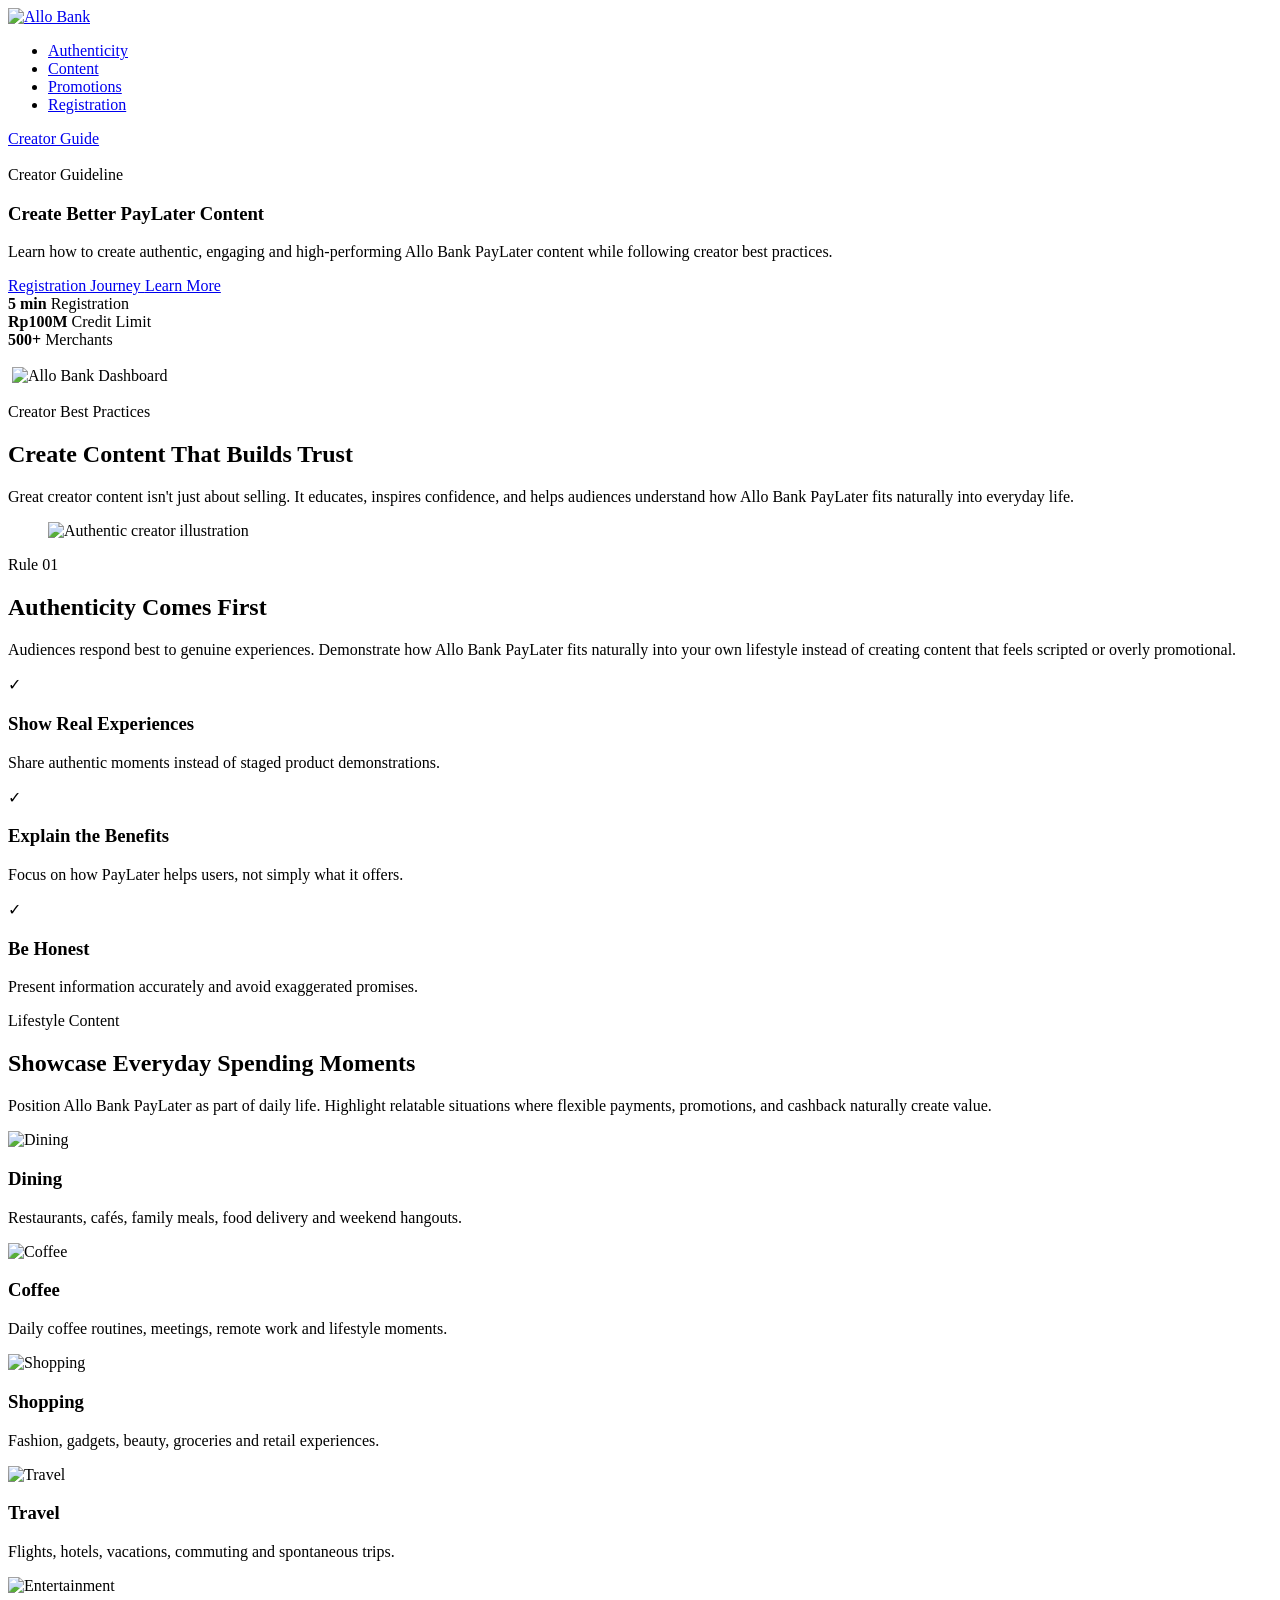
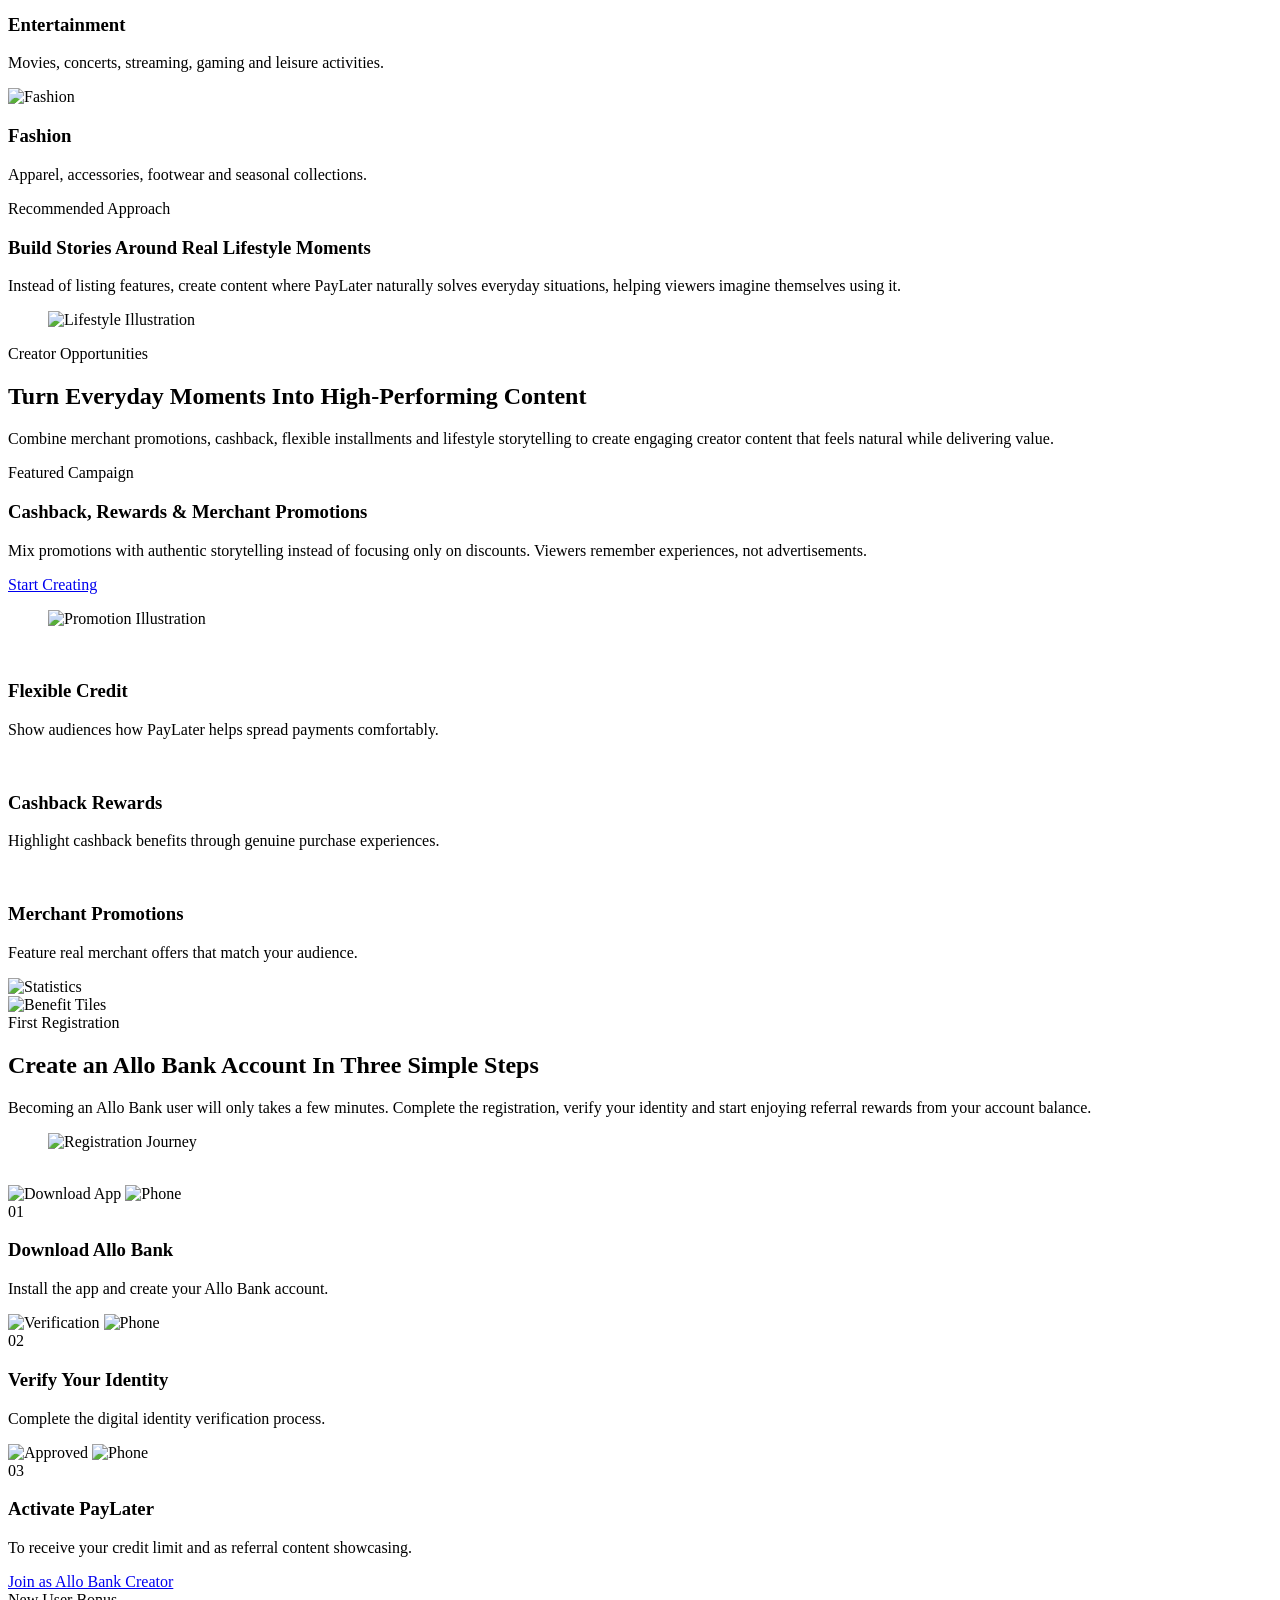
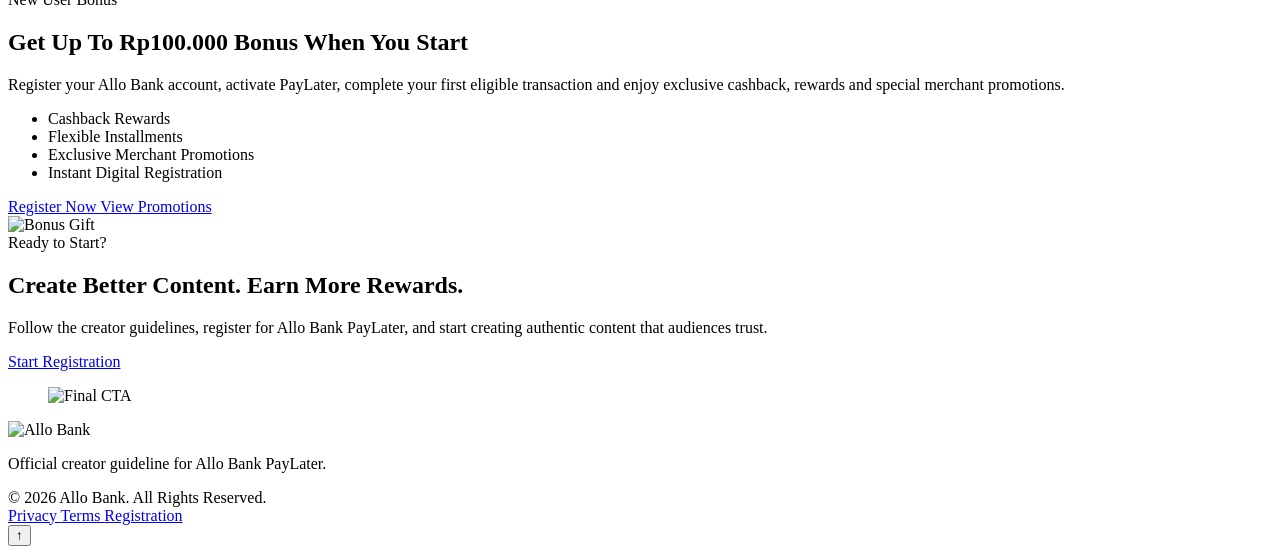
==== index.html @ fa10b53f "Add files via upload" ====
<!DOCTYPE html>
<html lang="en">

<head>

    <!-- ========================================= -->
    <!-- META -->
    <!-- ========================================= -->

    <meta charset="UTF-8">

    <meta
        name="viewport"
        content="width=device-width, initial-scale=1.0">

    <meta
        http-equiv="X-UA-Compatible"
        content="IE=edge">

    <title>
        Allo Bank PayLater Creator Guidelines
    </title>

    <meta
        name="description"
        content="Official creator guideline for promoting Allo Bank PayLater. Learn best practices, creator rules, registration journey and promotional benefits.">

    <!-- ========================================= -->
    <!-- GOOGLE FONT -->
    <!-- ========================================= -->

    <link
        rel="preconnect"
        href="https://fonts.googleapis.com">

    <link
        rel="preconnect"
        href="https://fonts.gstatic.com"
        crossorigin>

    <link
        href="https://fonts.googleapis.com/css2?family=Inter:wght@300;400;500;600;700;800;900&display=swap"
        rel="stylesheet">

    <!-- ========================================= -->
    <!-- CSS -->
    <!-- ========================================= -->

    <link
        rel="stylesheet"
        href="style.css">

</head>

<body>

<!-- ===================================================== -->
<!-- PAGE -->
<!-- ===================================================== -->

<div class="page">

<!-- ===================================================== -->
<!-- NAVIGATION -->
<!-- ===================================================== -->

<header class="site-header">

    <div class="container">

        <nav class="main-nav">

            <a
                href="#"
                class="brand">

                <img
                    src="assets/logos/allobank-logo.svg"
                    alt="Allo Bank">

            </a>

            <ul class="main-nav__menu">

                <li>
                    <a href="#rule1">
                        Authenticity
                    </a>
                </li>

                <li>
                    <a href="#rule2">
                        Content
                    </a>
                </li>

                <li>
                    <a href="#rule3">
                        Promotions
                    </a>
                </li>

                <li>
                    <a href="#journey">
                        Registration
                    </a>
                </li>

            </ul>

            <a
                href="#journey"
                class="nav-cta">

                Creator Guide

            </a>

        </nav>

    </div>

</header>

<!-- ===================================================== -->
<!-- HERO -->
<!-- ===================================================== -->

<section class="hero">

    <!-- Background -->

    <img
        src="assets/backgrounds/hero-background.webp"
        alt=""
        class="hero__background">

    <!-- Decorative Orb -->

    <img
        src="assets/decorations/gradient-orb-orange.webp"
        alt=""
        class="hero__orb">

    <div class="container">

        <div class="hero__grid">

            <!-- ===================================== -->
            <!-- LEFT -->
            <!-- ===================================== -->

            <article class="hero__content">

                <span class="hero__eyebrow">

                    Creator Guideline

                </span>

                <h1>

                    Create Better
                    <span>PayLater Content</span>

                </h1>

                <p>

                    Learn how to create authentic,
                    engaging and high-performing
                    Allo Bank PayLater content while
                    following creator best practices.

                </p>

                <div class="hero__actions">

                    <a
                        href="#journey"
                        class="btn btn--primary">

                        Registration Journey

                    </a>

                    <a
                        href="#rule1"
                        class="btn btn--secondary">

                        Learn More

                    </a>

                </div>

                <div class="hero__stats">

                    <article class="hero-stat">

                        <strong>

                            5 min

                        </strong>

                        <span>

                            Registration

                        </span>

                    </article>

                    <article class="hero-stat">

                        <strong>

                            Rp100M

                        </strong>

                        <span>

                            Credit Limit

                        </span>

                    </article>

                    <article class="hero-stat">

                        <strong>

                            500+

                        </strong>

                        <span>

                            Merchants

                        </span>

                    </article>

                </div>

            </article>

            <!-- ===================================== -->
            <!-- RIGHT -->
            <!-- ===================================== -->

            <aside class="hero__visual">

                <!-- Decorative Illustration -->

                <img
                    src="assets/illustrations/hero-success-composition.webp"
                    alt=""
                    class="hero__composition">

                <!-- Phone -->

                <div class="hero-phone">

                    <img
                        src="assets/effects/hero-phone-shadow.webp"
                        alt=""
                        class="hero-phone__shadow">

                    <img
                        src="assets/phones/hero-phone.webp"
                        alt="Allo Bank Dashboard"
                        class="hero-phone-image">

                </div>

                <!-- Floating Cards -->

                <img
                    src="assets/cards/floating-card-credit-limit.webp"
                    alt=""
                    class="floating-card floating-card--credit">

                <img
                    src="assets/cards/floating-card-cashback.webp"
                    alt=""
                    class="floating-card floating-card--cashback">

                <img
                    src="assets/cards/floating-card-reward.webp"
                    alt=""
                    class="floating-card floating-card--reward">

            </aside>

        </div>

    </div>

</section>
<!-- ===================================================== -->
<!-- RULES INTRO -->
<!-- ===================================================== -->

<section class="section-intro">

    <div class="container">

        <div class="section-heading">

            <span class="section-heading__eyebrow">

                Creator Best Practices

            </span>

            <h2>

                Create Content That
                Builds Trust

            </h2>

            <p>

                Great creator content isn't just about selling.
                It educates, inspires confidence, and helps audiences
                understand how Allo Bank PayLater fits naturally into
                everyday life.

            </p>

        </div>

    </div>

</section>

<!-- ===================================================== -->
<!-- RULE 1 -->
<!-- ===================================================== -->

<section
    id="rule1"
    class="rule rule--alt">

    <div class="container">

        <div class="rule__grid">

            <!-- ================================= -->
            <!-- Illustration -->
            <!-- ================================= -->

            <figure class="rule__media">

                <img
                    src="assets/illustrations/hero-lifestyle-scene.webp"
                    alt="Authentic creator illustration"
                    class="rule__illustration">

            </figure>

            <!-- ================================= -->
            <!-- Content -->
            <!-- ================================= -->

            <article class="rule__content">

                <span class="rule__number">

                    Rule 01

                </span>

                <h2>

                    Authenticity
                    Comes First

                </h2>

                <p>

                    Audiences respond best to genuine experiences.
                    Demonstrate how Allo Bank PayLater fits naturally
                    into your own lifestyle instead of creating content
                    that feels scripted or overly promotional.

                </p>

                <!-- ============================= -->
                <!-- Checklist -->
                <!-- ============================= -->

                <div class="rule-checklist">

                    <article class="check-item">

                        <div class="check-item__icon">

                            ✓

                        </div>

                        <div>

                            <h3>

                                Show Real Experiences

                            </h3>

                            <p>

                                Share authentic moments instead of
                                staged product demonstrations.

                            </p>

                        </div>

                    </article>

                    <article class="check-item">

                        <div class="check-item__icon">

                            ✓

                        </div>

                        <div>

                            <h3>

                                Explain the Benefits

                            </h3>

                            <p>

                                Focus on how PayLater helps users,
                                not simply what it offers.

                            </p>

                        </div>

                    </article>

                    <article class="check-item">

                        <div class="check-item__icon">

                            ✓

                        </div>

                        <div>

                            <h3>

                                Be Honest

                            </h3>

                            <p>

                                Present information accurately and
                                avoid exaggerated promises.

                            </p>

                        </div>

                    </article>

                </div>

            </article>

        </div>

    </div>

</section>
<!-- ===================================================== -->
<!-- RULE 2 -->
<!-- ===================================================== -->

<section
    id="rule2"
    class="rule">

    <div class="container">

        <div class="section-heading">

            <span class="section-heading__eyebrow">

                Lifestyle Content

            </span>

            <h2>

                Showcase Everyday
                Spending Moments

            </h2>

            <p>

                Position Allo Bank PayLater as part of daily life.
                Highlight relatable situations where flexible payments,
                promotions, and cashback naturally create value.

            </p>

        </div>

        <!-- ========================================= -->
        <!-- CATEGORY GRID -->
        <!-- ========================================= -->

        <div class="feature-grid">

            <!-- Dining -->

            <article class="feature-card">

                <img
                    src="assets/icons/icon-dining.png"
                    alt="Dining"
                    class="feature-card__icon">

                <h3>

                    Dining

                </h3>

                <p>

                    Restaurants, cafés, family meals,
                    food delivery and weekend hangouts.

                </p>

            </article>

            <!-- Coffee -->

            <article class="feature-card">

                <img
                    src="assets/icons/icon-coffee.png"
                    alt="Coffee"
                    class="feature-card__icon">

                <h3>

                    Coffee

                </h3>

                <p>

                    Daily coffee routines,
                    meetings, remote work
                    and lifestyle moments.

                </p>

            </article>

            <!-- Shopping -->

            <article class="feature-card">

                <img
                    src="assets/icons/icon-shopping.png"
                    alt="Shopping"
                    class="feature-card__icon">

                <h3>

                    Shopping

                </h3>

                <p>

                    Fashion,
                    gadgets,
                    beauty,
                    groceries
                    and retail experiences.

                </p>

            </article>

            <!-- Travel -->

            <article class="feature-card">

                <img
                    src="assets/icons/icon-travel.png"
                    alt="Travel"
                    class="feature-card__icon">

                <h3>

                    Travel

                </h3>

                <p>

                    Flights,
                    hotels,
                    vacations,
                    commuting
                    and spontaneous trips.

                </p>

            </article>

            <!-- Entertainment -->

            <article class="feature-card">

                <img
                    src="assets/icons/icon-entertainment.png"
                    alt="Entertainment"
                    class="feature-card__icon">

                <h3>

                    Entertainment

                </h3>

                <p>

                    Movies,
                    concerts,
                    streaming,
                    gaming
                    and leisure activities.

                </p>

            </article>

            <!-- Fashion -->

            <article class="feature-card">

                <img
                    src="assets/icons/icon-fashion.png
"
                    alt="Fashion"
                    class="feature-card__icon">

                <h3>

                    Fashion

                </h3>

                <p>

                    Apparel,
                    accessories,
                    footwear
                    and seasonal collections.

                </p>

            </article>

        </div>

        <!-- ========================================= -->
        <!-- PROMO HIGHLIGHT -->
        <!-- ========================================= -->

        <div class="rule-highlight">

            <div class="rule-highlight__content">

                <span>

                    Recommended Approach

                </span>

                <h3>

                    Build Stories Around Real Lifestyle Moments

                </h3>

                <p>

                    Instead of listing features, create content where
                    PayLater naturally solves everyday situations,
                    helping viewers imagine themselves using it.

                </p>

            </div>

            <figure class="rule-highlight__media">

                <img
                    src="assets/illustrations/promo-section-illustration.webp"
                    alt="Lifestyle Illustration">

            </figure>

        </div>

    </div>

</section>

<!-- ===================================================== -->
<!-- CREATOR OPPORTUNITIES -->
<!-- ===================================================== -->

<section
    id="rule3"
    class="opportunities">

    <div class="container">

        <div class="section-heading">

            <span class="section-heading__eyebrow">

                Creator Opportunities

            </span>

            <h2>

                Turn Everyday Moments
                Into High-Performing Content

            </h2>

            <p>

                Combine merchant promotions, cashback,
                flexible installments and lifestyle storytelling
                to create engaging creator content that feels
                natural while delivering value.

            </p>

        </div>

        <!-- ========================================= -->
        <!-- HERO BLOCK -->
        <!-- ========================================= -->

        <div class="opportunity-hero">

            <div class="opportunity-hero__content">

                <span class="hero-label">

                    Featured Campaign

                </span>

                <h3>

                    Cashback, Rewards &
                    Merchant Promotions

                </h3>

                <p>

                    Mix promotions with authentic
                    storytelling instead of focusing only
                    on discounts.

                    Viewers remember experiences,
                    not advertisements.

                </p>

                <a
                    href="#journey"
                    class="btn btn--primary">

                    Start Creating

                </a>

            </div>

            <figure class="opportunity-hero__media">

                <img
                    src="assets/illustrations/promo-section-illustration.webp"
                    alt="Promotion Illustration">

            </figure>

        </div>

        <!-- ========================================= -->
        <!-- BENEFITS -->
        <!-- ========================================= -->

        <div class="benefits-grid">

            <article class="benefit">

                <img
                    src="assets/cards/floating-card-credit-limit.webp"
                    alt="">

                <h3>

                    Flexible Credit

                </h3>

                <p>

                    Show audiences how PayLater helps
                    spread payments comfortably.

                </p>

            </article>

            <article class="benefit">

                <img
                    src="assets/cards/floating-card-cashback.webp"
                    alt="">

                <h3>

                    Cashback Rewards

                </h3>

                <p>

                    Highlight cashback benefits through
                    genuine purchase experiences.

                </p>

            </article>

            <article class="benefit">

                <img
                    src="assets/cards/floating-card-promo.webp"
                    alt="">

                <h3>

                    Merchant Promotions

                </h3>

                <p>

                    Feature real merchant offers
                    that match your audience.

                </p>

            </article>

        </div>

        <!-- ========================================= -->
        <!-- FEATURE STATS -->
        <!-- ========================================= -->

        <div class="feature-stats-section">

            <img
                src="assets/cards/feature-stat-cards.webp"
                alt="Statistics">

        </div>

        <!-- ========================================= -->
        <!-- BENEFIT TILES -->
        <!-- ========================================= -->

        <div class="benefit-tiles-section">

            <img
                src="assets/cards/rule3-benefit-tiles.webp"
                alt="Benefit Tiles">

        </div>

    </div>

</section>

<!-- ===================================================== -->
<!-- REGISTRATION JOURNEY -->
<!-- ===================================================== -->

<section
    id="journey"
    class="journey">

    <div class="container">

        <!-- ========================================= -->
        <!-- SECTION HEADING -->
        <!-- ========================================= -->

        <div class="section-heading">

            <span class="section-heading__eyebrow">

                First Registration

            </span>

            <h2>

                Create an
                Allo Bank Account
                In Three Simple Steps

            </h2>

            <p>

                Becoming an Allo Bank user will only takes
                a few minutes. Complete the registration,
                verify your identity and start enjoying
                referral rewards from your account balance.

            </p>

        </div>

        <!-- ========================================= -->
        <!-- HERO ILLUSTRATION -->
        <!-- ========================================= -->

        <figure class="journey-hero">

            <img
                src="assets/illustrations/registration-journey-hero.webp"
                alt="Registration Journey">

        </figure>

        <!-- ========================================= -->
        <!-- TIMELINE -->
        <!-- ========================================= -->

        <div class="journey-timeline">

            <img
                src="assets/decorations/registration-flow-line.svg"
                alt=""
                class="journey-timeline__line">

            <!-- ============================== -->
            <!-- STEP 1 -->
            <!-- ============================== -->

            <article class="journey-step">

                <div class="journey-phone">

                    <img
                        src="assets/screens/registration-step-1.png"
                        class="phone__screen"
                        alt="Download App">

                    <img
                        src="assets/phones/iphone-frame-transparent.webp"
                        class="phone__frame"
                        alt="Phone">

                </div>

                <span class="journey-step__number">

                    01

                </span>

                <h3>

                    Download
                    Allo Bank

                </h3>

                <p>

                    Install the app and create
                    your Allo Bank account.

                </p>

            </article>

            <!-- ============================== -->
            <!-- STEP 2 -->
            <!-- ============================== -->

            <article class="journey-step">

                <div class="journey-phone">

                    <img
                        src="assets/screens/registration-step-2.png"
                        class="phone__screen"
                        alt="Verification">

                    <img
                        src="assets/phones/iphone-frame-transparent.webp"
                        class="phone__frame"
                        alt="Phone">

                </div>

                <span class="journey-step__number">

                    02

                </span>

                <h3>

                    Verify
                    Your Identity

                </h3>

                <p>

                    Complete the digital identity
                    verification process.

                </p>

            </article>

            <!-- ============================== -->
            <!-- STEP 3 -->
            <!-- ============================== -->

            <article class="journey-step">

                <div class="journey-phone">

                    <img
                        src="assets/screens/registration-step-3.png"
                        class="phone__screen"
                        alt="Approved">

                    <img
                        src="assets/phones/iphone-frame-transparent.webp"
                        class="phone__frame"
                        alt="Phone">

                </div>

                <span class="journey-step__number">

                    03

                </span>

                <h3>

                    Activate
                    PayLater

                </h3>

                <p>

                    To receive your credit limit
                    and as referral content showcasing.

                </p>

            </article>

        </div>

        <!-- ========================================= -->
        <!-- CTA -->
        <!-- ========================================= -->

        <div class="journey-cta">

            <a
                href="#"
                class="btn btn--primary">

                Join as Allo Bank Creator

            </a>

        </div>

    </div>

</section>

<!-- ===================================================== -->
<!-- BONUS -->
<!-- ===================================================== -->

<section
    id="bonus"
    class="bonus">

    <div class="container">

        <div class="bonus__wrapper">

            <!-- ========================================= -->
            <!-- LEFT -->
            <!-- ========================================= -->

            <article class="bonus__content">

                <span class="section-heading__eyebrow">

                    New User Bonus

                </span>

                <h2>

                    Get Up To
                    Rp100.000 Bonus
                    When You Start

                </h2>

                <p>

                    Register your Allo Bank account,
                    activate PayLater, complete your
                    first eligible transaction and enjoy
                    exclusive cashback, rewards and
                    special merchant promotions.

                </p>

                <ul class="bonus__list">

                    <li>

                        Cashback Rewards

                    </li>

                    <li>

                        Flexible Installments

                    </li>

                    <li>

                        Exclusive Merchant Promotions

                    </li>

                    <li>

                        Instant Digital Registration

                    </li>

                </ul>

                <div class="bonus__actions">

                    <a
                        href="#journey"
                        class="btn btn--primary">

                        Register Now

                    </a>

                    <a
                        href="#rule3"
                        class="btn btn--secondary">

                        View Promotions

                    </a>

                </div>

            </article>

            <!-- ========================================= -->
            <!-- RIGHT -->
            <!-- ========================================= -->

            <aside class="bonus__visual">

                <img
                    src="assets/illustrations/bonus-gift-box.webp"
                    alt="Bonus Gift"
                    class="bonus__gift">

                <img
                    src="assets/illustrations/bonus-coins.webp"
                    alt=""
                    class="bonus__coins">

                <img
                    src="assets/badges/hero-trust-badges.webp"
                    alt=""
                    class="bonus__badges">

            </aside>

        </div>

    </div>

</section>

<!-- ===================================================== -->
<!-- FINAL CTA -->
<!-- ===================================================== -->

<section class="final-cta">

    <div class="container">

        <div class="final-cta__wrapper">

            <article class="final-cta__content">

                <span class="section-heading__eyebrow">

                    Ready to Start?

                </span>

                <h2>

                    Create Better Content.
                    Earn More Rewards.

                </h2>

                <p>

                    Follow the creator guidelines,
                    register for Allo Bank PayLater,
                    and start creating authentic
                    content that audiences trust.

                </p>

                <a
                    href="#journey"
                    class="btn btn--primary">

                    Start Registration

                </a>

            </article>

            <figure class="final-cta__media">

                <img
                    src="assets/illustrations/final-cta-illustration.webp"
                    alt="Final CTA">

            </figure>

        </div>

    </div>

</section>

<!-- ===================================================== -->
<!-- FOOTER -->
<!-- ===================================================== -->

<footer class="site-footer">

    <div class="container">

        <div class="site-footer__top">

            <img
                src="assets/logos/allobank-logo.svg"
                alt="Allo Bank"
                class="site-footer__logo">

            <p>

                Official creator guideline for
                Allo Bank PayLater.

            </p>

        </div>

        <div class="site-footer__bottom">

            <span>

                © 2026 Allo Bank.
                All Rights Reserved.

            </span>

            <nav>

                <a href="#">

                    Privacy

                </a>

                <a href="#">

                    Terms

                </a>

                <a href="#journey">

                    Registration

                </a>

            </nav>

        </div>

    </div>

</footer>

</div>

<button
class="back-to-top"
aria-label="Back to top">

↑

</button>

<script src="script.js"></script>

</body>

</html>
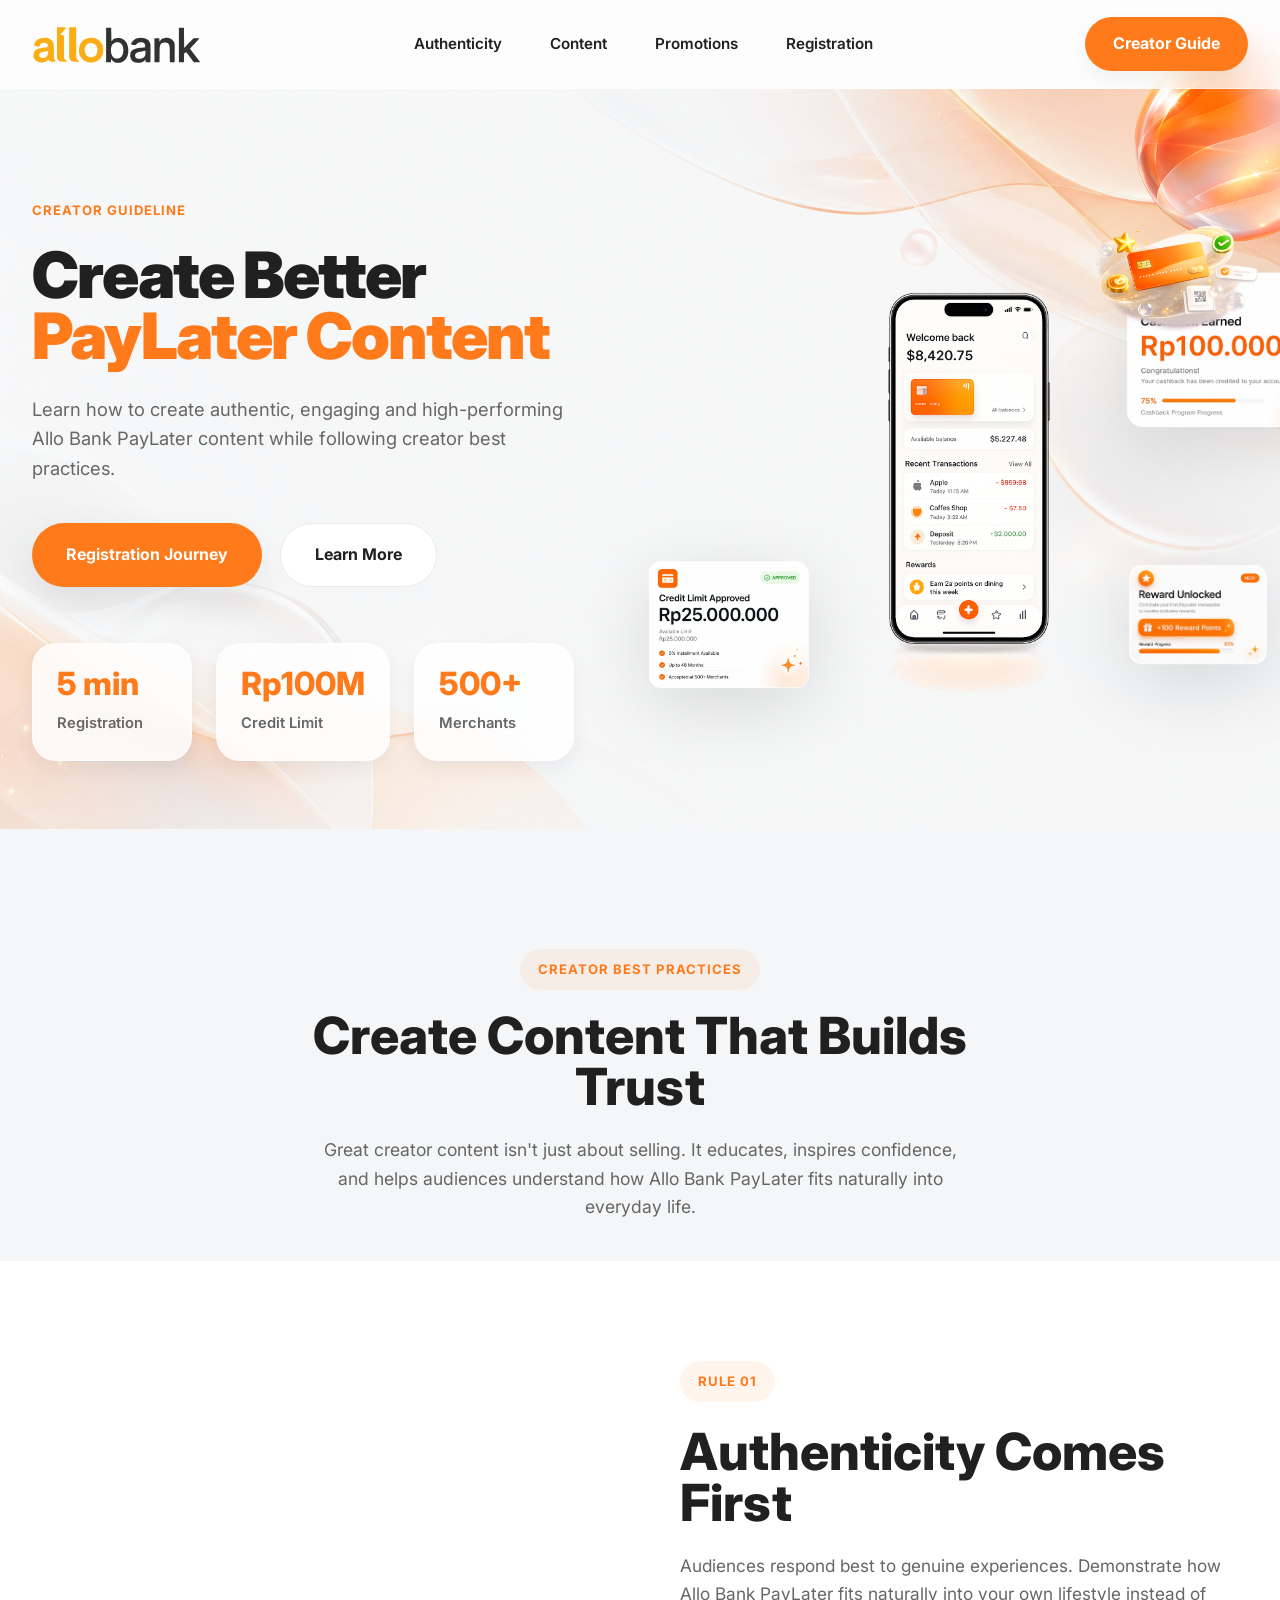
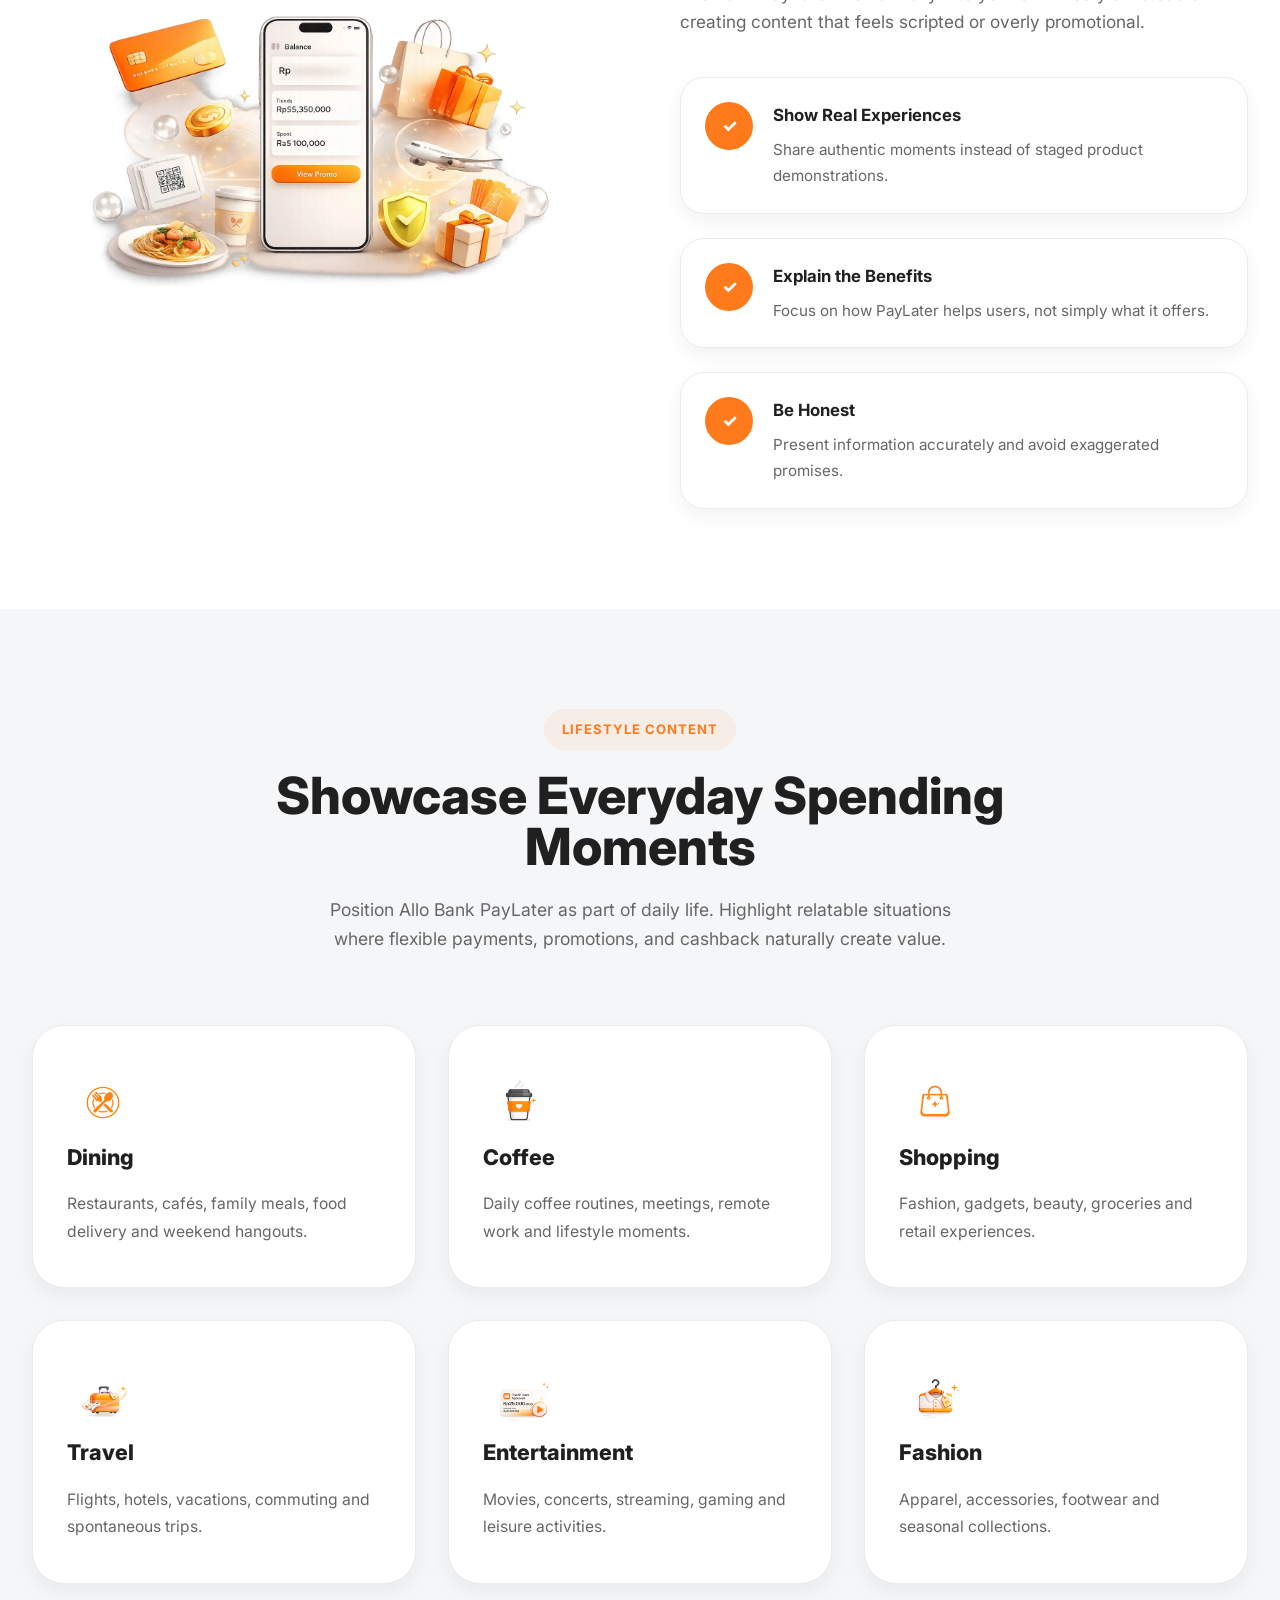
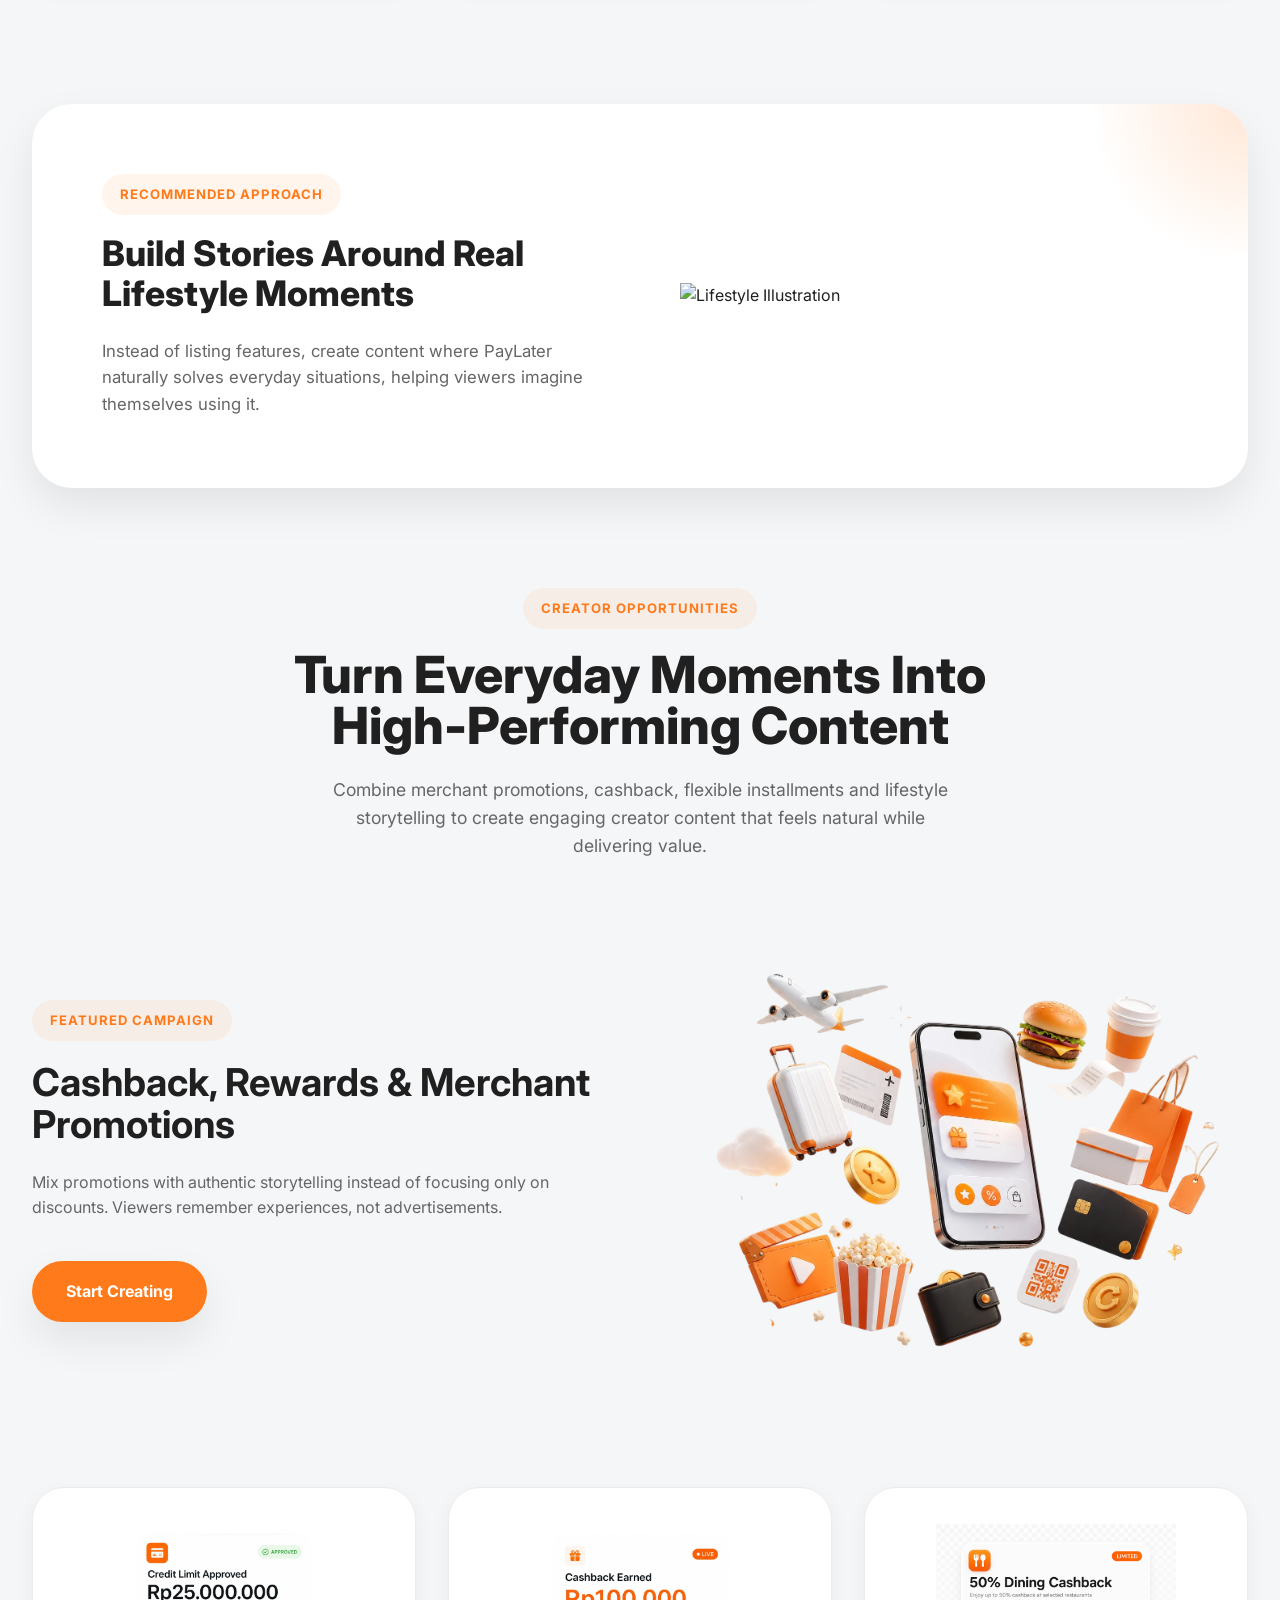
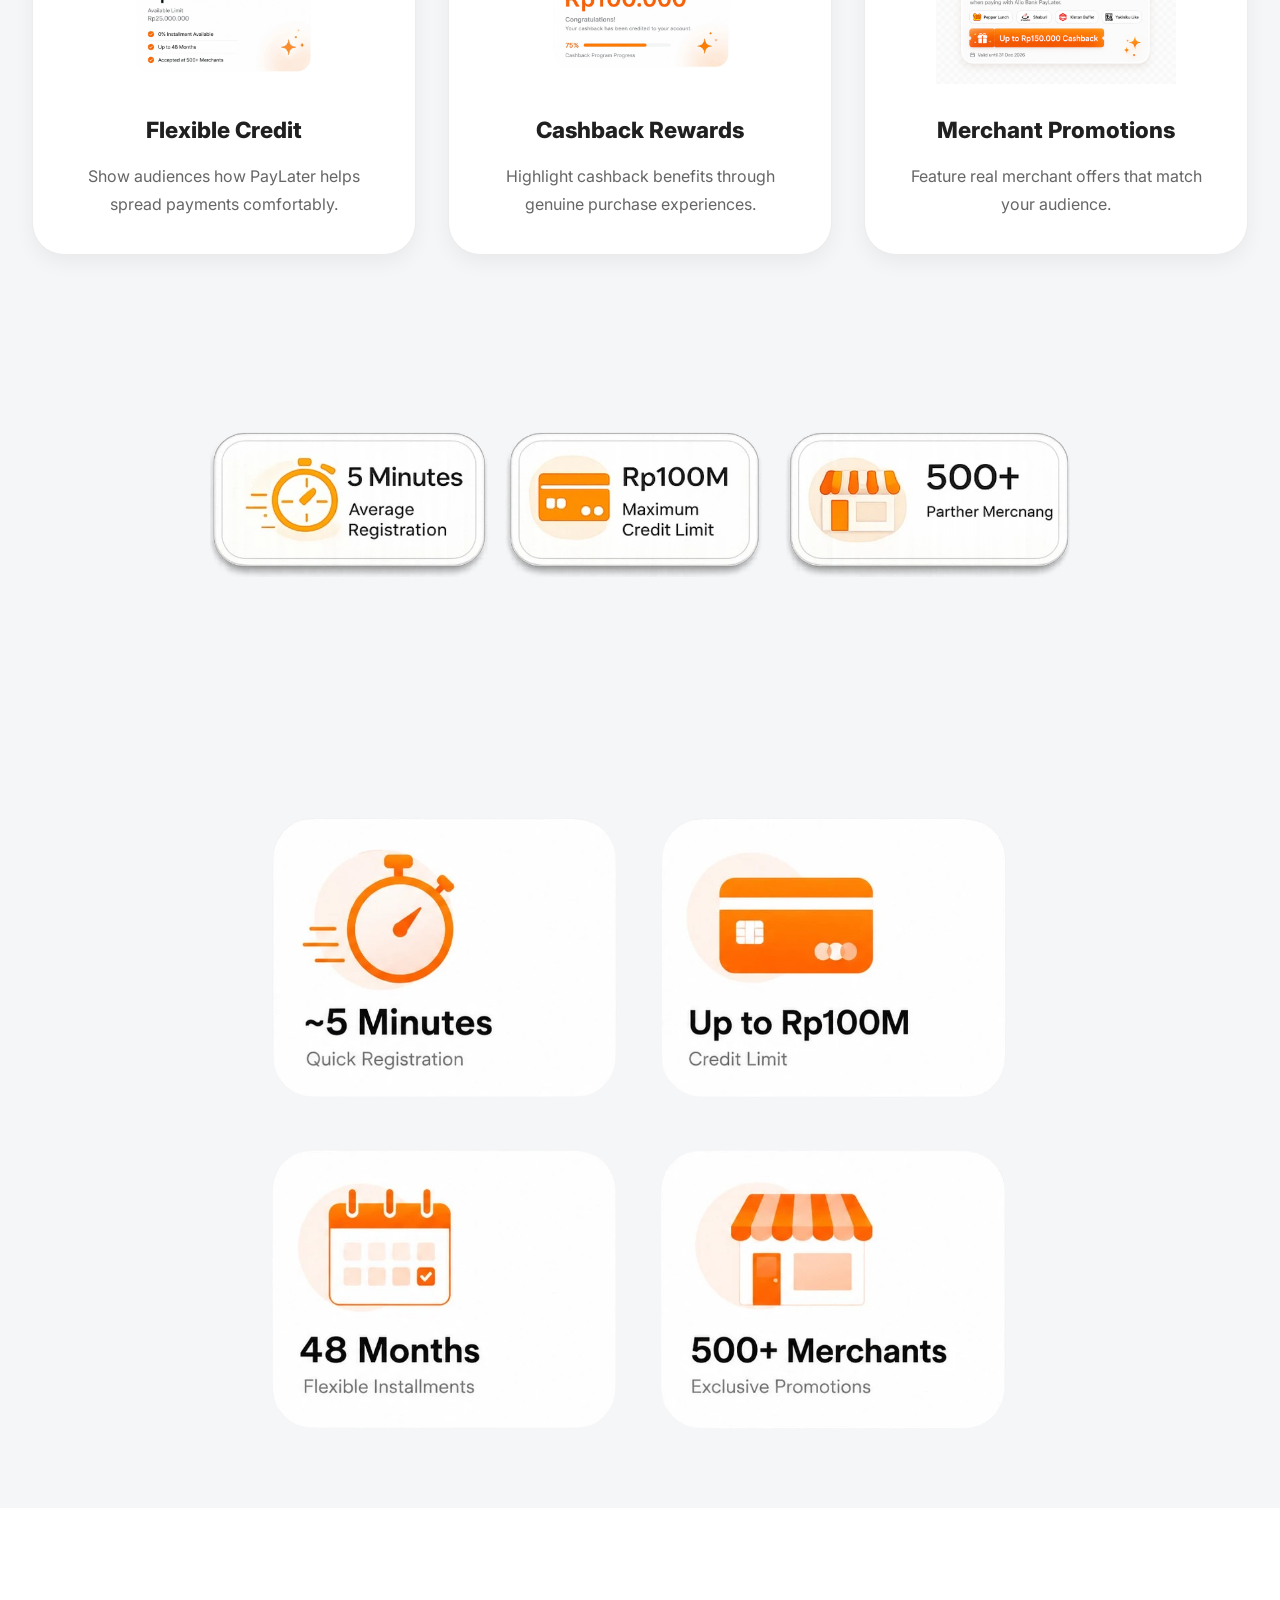
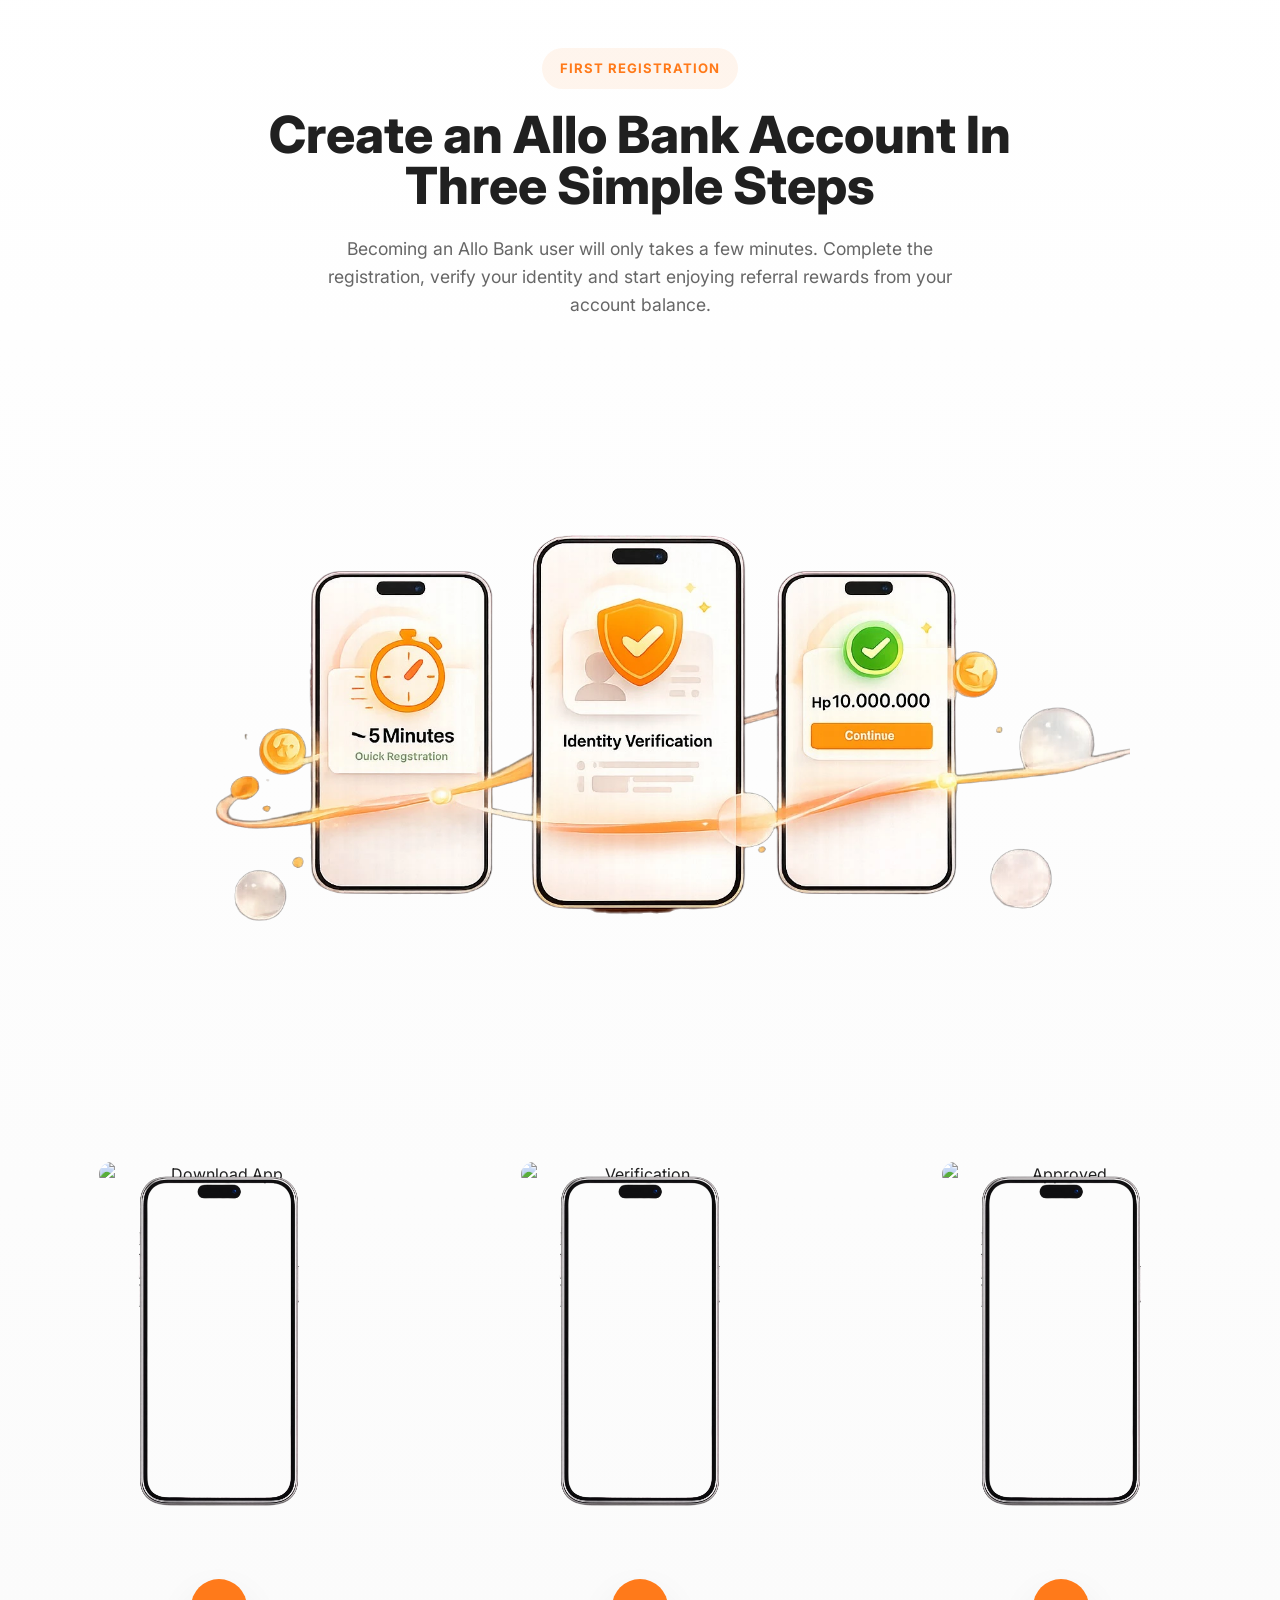
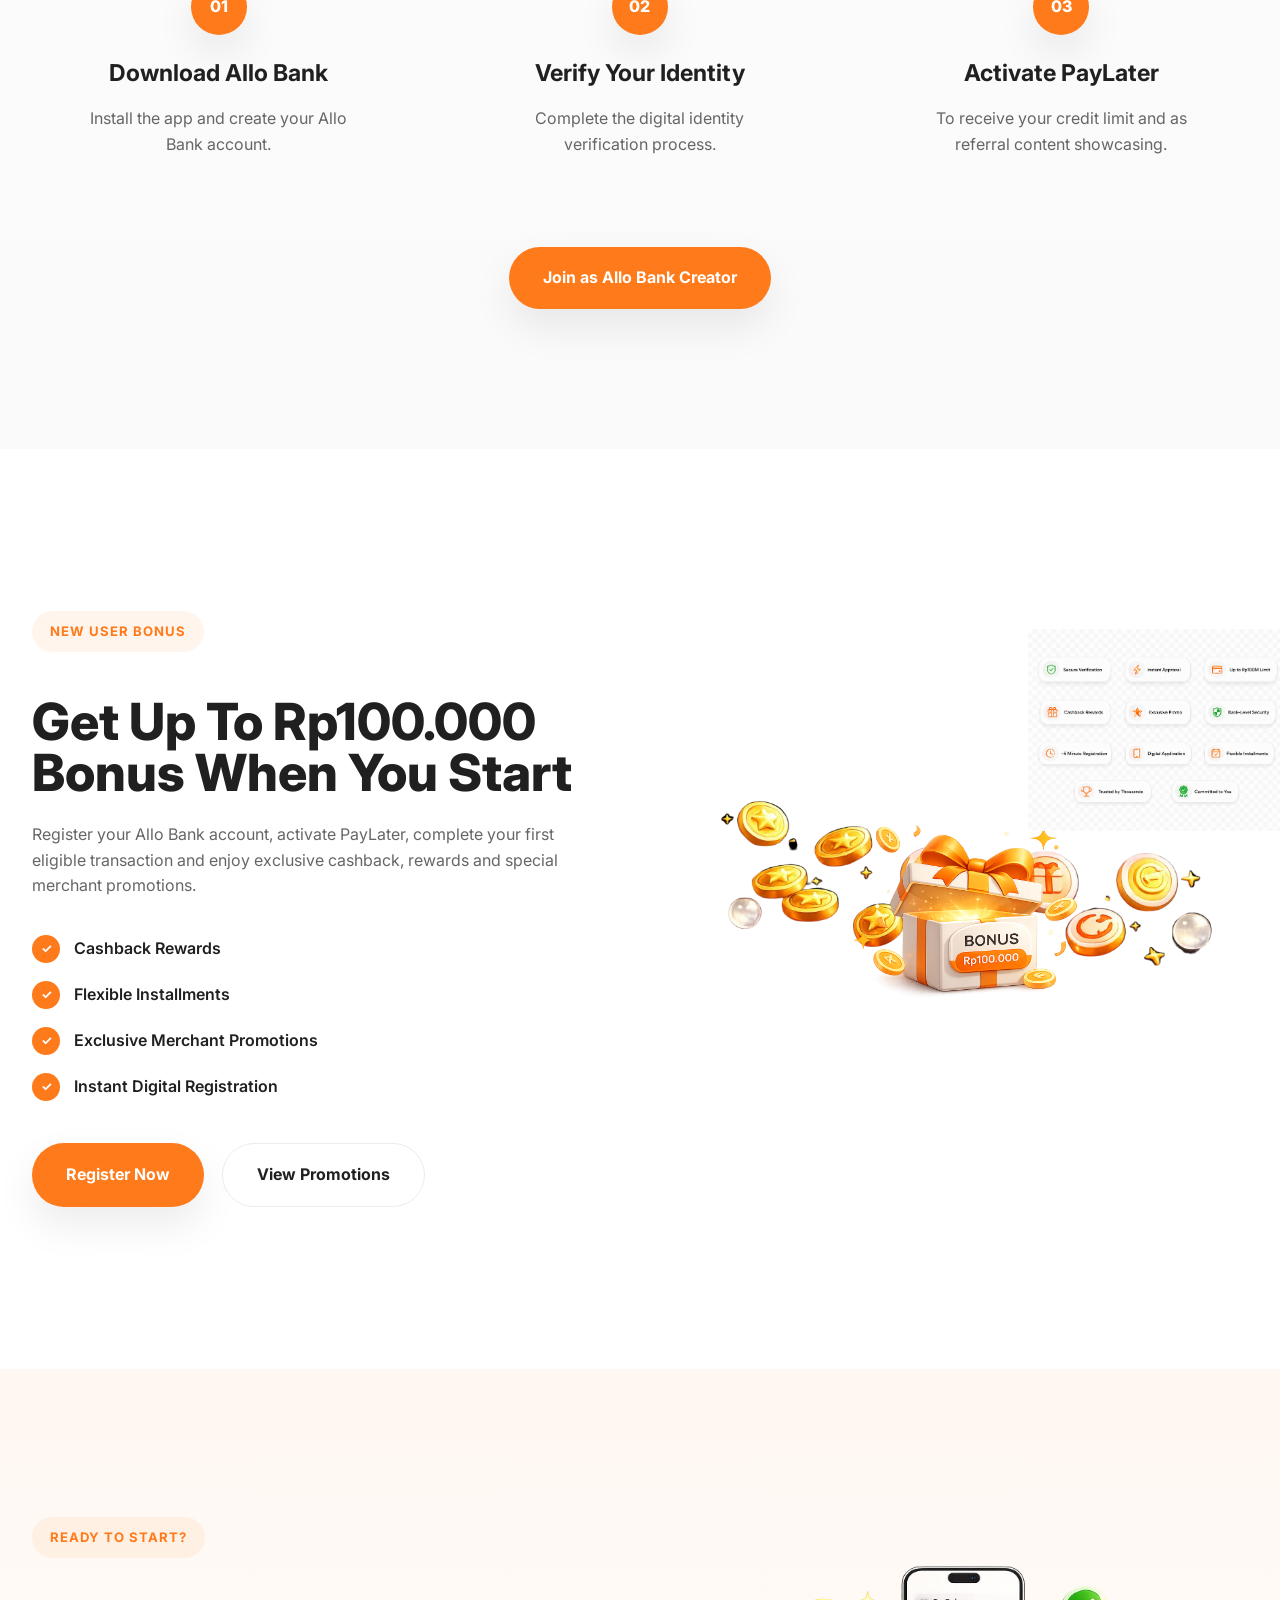
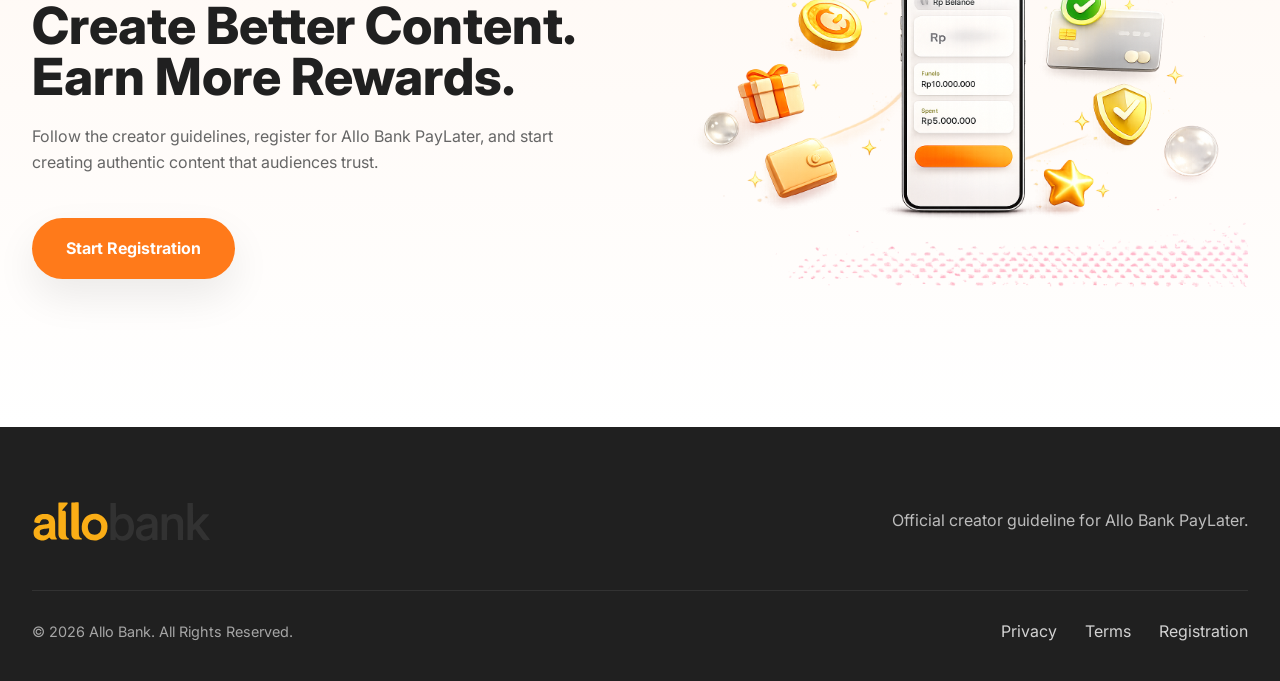
==== commit 85396533: "Update index.html" ====
--- a/index.html
+++ b/index.html
@@ -538,18 +538,22 @@
                     alt="Dining"
                     class="feature-card__icon">
 
-                <h3>
-
-                    Dining
-
-                </h3>
-
-                <p>
-
-                    Restaurants, cafés, family meals,
-                    food delivery and weekend hangouts.
-
-                </p>
+                 <div class="feature-card__content">
+
+                    <h3>
+
+                        Dining
+
+                    </h3>
+
+                    <p>
+
+                        Restaurants, cafés, family meals,
+                        food delivery and weekend hangouts.
+
+                    </p>
+
+                 </div>
 
             </article>
 
@@ -562,19 +566,23 @@
                     alt="Coffee"
                     class="feature-card__icon">
 
-                <h3>
-
-                    Coffee
-
-                </h3>
-
-                <p>
-
-                    Daily coffee routines,
-                    meetings, remote work
-                    and lifestyle moments.
-
-                </p>
+                 <div class="feature-card__content">
+
+                    <h3>
+
+                        Coffee
+
+                    </h3>
+
+                    <p>
+
+                        Daily coffee routines,
+                        meetings, remote work
+                        and lifestyle moments.
+
+                    </p>
+
+                 </div>
 
             </article>
 
@@ -587,21 +595,27 @@
                     alt="Shopping"
                     class="feature-card__icon">
 
-                <h3>
-
-                    Shopping
-
-                </h3>
-
-                <p>
-
-                    Fashion,
-                    gadgets,
-                    beauty,
-                    groceries
-                    and retail experiences.
-
-                </p>
+                 <div class="feature-card__content">
+
+                    <h3>
+
+                        Shopping
+
+                 <div class="feature-card__content">
+
+                    </h3>
+
+                    <p>
+
+                        Fashion,
+                        gadgets,
+                        beauty,
+                        groceries
+                        and retail experiences.
+
+                    </p>
+
+                 </div>
 
             </article>
 
@@ -614,21 +628,25 @@
                     alt="Travel"
                     class="feature-card__icon">
 
-                <h3>
-
-                    Travel
-
-                </h3>
-
-                <p>
-
-                    Flights,
-                    hotels,
-                    vacations,
-                    commuting
-                    and spontaneous trips.
-
-                </p>
+                 <div class="feature-card__content">
+
+                    <h3>
+
+                        Travel
+
+                    </h3>
+
+                    <p>
+
+                        Flights,
+                        hotels,
+                        vacations,
+                        commuting
+                        and spontaneous trips.
+
+                    </p>
+
+                 </div>
 
             </article>
 
@@ -641,21 +659,25 @@
                     alt="Entertainment"
                     class="feature-card__icon">
 
-                <h3>
-
-                    Entertainment
-
-                </h3>
-
-                <p>
-
-                    Movies,
-                    concerts,
-                    streaming,
-                    gaming
-                    and leisure activities.
-
-                </p>
+                 <div class="feature-card__content">
+
+                    <h3>
+
+                        Entertainment
+
+                    </h3>
+
+                    <p>
+
+                        Movies,
+                        concerts,
+                        streaming,
+                        gaming
+                        and leisure activities.
+
+                    </p>
+
+                 </div>
 
             </article>
 
@@ -669,20 +691,24 @@
                     alt="Fashion"
                     class="feature-card__icon">
 
-                <h3>
-
-                    Fashion
-
-                </h3>
-
-                <p>
-
-                    Apparel,
-                    accessories,
-                    footwear
-                    and seasonal collections.
-
-                </p>
+                 <div class="feature-card__content">
+
+                    <h3>
+
+                        Fashion
+
+                    </h3>
+
+                    <p>
+
+                        Apparel,
+                        accessories,
+                        footwear
+                        and seasonal collections.
+
+                    </p>
+
+                 </div>
 
             </article>
 
@@ -721,7 +747,7 @@
             <figure class="rule-highlight__media">
 
                 <img
-                    src="assets/illustrations/promo-section-illustration.webp"
+                    src="assets/illustrations/assetsillustrationslifestyle-creators.webp"
                     alt="Lifestyle Illustration">
 
             </figure>
@@ -1385,4 +1411,4 @@
 
 </body>
 
-</html>+</html>
--- a/style.css
+++ b/style.css
@@ -0,0 +1,2812 @@
+/* ==========================================================
+   DESIGN TOKENS
+========================================================== */
+
+:root{
+
+    /* Brand */
+
+    --color-primary:#FF7A1A;
+    --color-primary-light:#FFB36B;
+
+    /* Neutral */
+
+    --color-text:#202020;
+    --color-body:#666666;
+
+    --color-white:#FFFFFF;
+    --color-background:#F5F6F8;
+
+    --color-border:#ECECEC;
+
+    /* Status */
+
+    --color-success:#22C55E;
+
+    /* Radius */
+
+    --radius-xs:12px;
+    --radius-sm:18px;
+    --radius-md:24px;
+    --radius-lg:32px;
+    --radius-xl:48px;
+    --radius-pill:999px;
+
+    /* Shadow */
+
+    --shadow-sm:
+        0 8px 20px rgba(0,0,0,.05);
+
+    --shadow-md:
+        0 18px 40px rgba(0,0,0,.08);
+
+    --shadow-lg:
+        0 28px 60px rgba(0,0,0,.12);
+
+    /* Width */
+
+    --container:1240px;
+
+    /* Transition */
+
+    --transition:.35s ease;
+
+}
+
+/* ==========================================================
+RESET
+========================================================== */
+
+*,
+*::before,
+*::after{
+
+    margin:0;
+    padding:0;
+    box-sizing:border-box;
+
+}
+
+html{
+
+    scroll-behavior:smooth;
+
+}
+
+body{
+
+    font-family:'Inter',sans-serif;
+
+    background:var(--color-background);
+
+    color:var(--color-text);
+
+    line-height:1.6;
+
+    overflow-x:hidden;
+
+}
+
+img{
+
+    display:block;
+
+    max-width:100%;
+
+}
+
+a{
+
+    color:inherit;
+
+    text-decoration:none;
+
+}
+
+button{
+
+    border:none;
+
+    background:none;
+
+    cursor:pointer;
+
+    font:inherit;
+
+}
+
+/* ==========================================================
+TYPOGRAPHY
+========================================================== */
+
+h1{
+
+    font-size:clamp(3rem,5vw,5.5rem);
+
+    line-height:.95;
+
+    font-weight:900;
+
+    letter-spacing:-2px;
+
+}
+
+h2{
+
+    font-size:clamp(2rem,4vw,3.4rem);
+
+    line-height:1;
+
+    font-weight:800;
+
+}
+
+p{
+
+    color:var(--color-body);
+
+}
+
+/* ==========================================================
+LAYOUT
+========================================================== */
+
+.page{
+
+    overflow:hidden;
+
+}
+
+.container{
+
+    width:min(
+        calc(100% - 64px),
+        var(--container)
+    );
+
+    margin-inline:auto;
+
+}
+
+/* ==========================================================
+HEADER
+========================================================== */
+
+.site-header{
+
+    position:sticky;
+
+    top:0;
+
+    z-index:1000;
+
+    backdrop-filter:blur(18px);
+
+    background:
+    rgba(255,255,255,.75);
+
+    border-bottom:
+    1px solid rgba(255,255,255,.45);
+
+}
+
+.main-nav{
+
+    display:flex;
+
+    justify-content:space-between;
+
+    align-items:center;
+
+    min-height:88px;
+
+}
+
+.brand img{
+
+    width:170px;
+
+}
+
+.main-nav__menu{
+
+    list-style:none;
+
+    display:flex;
+
+    align-items:center;
+
+    gap:48px;
+
+}
+
+.main-nav__menu a{
+
+    font-size:.95rem;
+
+    font-weight:600;
+
+    transition:var(--transition);
+
+}
+
+.main-nav__menu a:hover{
+
+    color:var(--color-primary);
+
+}
+
+.nav-cta{
+
+    display:inline-flex;
+
+    align-items:center;
+
+    justify-content:center;
+
+    padding:14px 28px;
+
+    border-radius:var(--radius-pill);
+
+    background:var(--color-primary);
+
+    color:white;
+
+    font-weight:700;
+
+    box-shadow:var(--shadow-sm);
+
+    transition:var(--transition);
+
+}
+
+.nav-cta:hover{
+
+    transform:translateY(-2px);
+
+    box-shadow:var(--shadow-md);
+
+}
+
+/* ==========================================================
+HERO
+========================================================== */
+
+.hero{
+
+    position:relative;
+
+    padding:80px 0 40px;
+
+}
+
+.hero__background{
+
+    position:absolute;
+
+    inset:0;
+
+    width:100%;
+
+    height:100%;
+
+    object-fit:cover;
+
+    opacity:.45;
+
+    pointer-events:none;
+
+}
+
+.hero__orb{
+
+    position:absolute;
+
+    top:-120px;
+
+    right:-120px;
+
+    width:340px;
+
+    z-index:0;
+
+    pointer-events:none;
+
+}
+
+.hero .container{
+
+    position:relative;
+
+    z-index:2;
+
+}
+
+.hero__grid{
+
+    display:grid;
+
+    grid-template-columns:
+        1.05fr
+        .95fr;
+
+    align-items:center;
+
+    gap:40px;
+
+}
+
+/* ==========================================================
+HERO CONTENT
+========================================================== */
+
+.hero__eyebrow{
+
+    display:inline-flex;
+
+    align-items:center;
+
+    gap:8px;
+
+    margin-bottom:24px;
+
+    color:var(--color-primary);
+
+    font-weight:700;
+
+    text-transform:uppercase;
+
+    letter-spacing:1px;
+
+    font-size:.82rem;
+
+}
+
+.hero h1 span{
+
+    color:var(--color-primary);
+
+}
+
+.hero__content p{
+
+    max-width:560px;
+
+    margin-top:28px;
+
+    font-size:1.15rem;
+
+}
+
+.hero__actions{
+
+    display:flex;
+
+    gap:18px;
+
+    margin-top:40px;
+
+}
+
+/* ==========================================================
+BUTTONS
+========================================================== */
+
+.btn{
+
+    display:inline-flex;
+
+    justify-content:center;
+
+    align-items:center;
+
+    padding:18px 34px;
+
+    border-radius:var(--radius-pill);
+
+    font-weight:700;
+
+    transition:var(--transition);
+
+}
+
+.btn--primary{
+
+    background:var(--color-primary);
+
+    color:white;
+
+    box-shadow:var(--shadow-md);
+
+}
+
+.btn--primary:hover{
+
+    transform:translateY(-3px);
+
+}
+
+.btn--secondary{
+
+    background:white;
+
+    color:var(--color-text);
+
+    border:1px solid var(--color-border);
+
+}
+
+.btn--secondary:hover{
+
+    background:#fafafa;
+
+}
+/* ==========================================================
+HERO STATS
+========================================================== */
+
+.hero__stats{
+
+    display:flex;
+
+    gap:24px;
+
+    margin-top:56px;
+
+    flex-wrap:wrap;
+
+}
+
+.hero-stat{
+
+    min-width:160px;
+
+    background:rgba(255,255,255,.82);
+
+    backdrop-filter:blur(16px);
+
+    border:1px solid rgba(255,255,255,.6);
+
+    border-radius:var(--radius-md);
+
+    padding:24px;
+
+    box-shadow:var(--shadow-sm);
+
+    transition:var(--transition);
+
+}
+
+.hero-stat:hover{
+
+    transform:translateY(-6px);
+
+    box-shadow:var(--shadow-md);
+
+}
+
+.hero-stat strong{
+
+    display:block;
+
+    font-size:2rem;
+
+    font-weight:800;
+
+    color:var(--color-primary);
+
+    line-height:1;
+
+    margin-bottom:10px;
+
+}
+
+.hero-stat span{
+
+    color:var(--color-body);
+
+    font-size:.92rem;
+
+    font-weight:600;
+
+}
+
+/* ==========================================================
+HERO VISUAL
+========================================================== */
+
+.hero__visual{
+
+    position:relative;
+
+    min-height:620px;
+
+    display:flex;
+
+    justify-content:center;
+
+    align-items:center;
+
+}
+
+/* ==========================================================
+PHONE
+========================================================== */
+
+.hero-phone{
+
+    position:relative;
+
+    width:320px;
+
+    z-index:20;
+
+}
+
+/* ==========================================================
+PHONE SHADOW
+========================================================== */
+
+.hero-phone__shadow{
+
+    position:absolute;
+
+    left:50%;
+
+    bottom:-40px;
+
+    width:135%;
+
+    transform:translateX(-50%);
+
+    opacity:.95;
+
+    z-index:-1;
+
+    pointer-events:none;
+
+}
+
+/* ==========================================================
+SUCCESS COMPOSITION
+========================================================== */
+
+.hero__composition{
+
+    position:absolute;
+
+    right:-30px;
+
+    top:30px;
+
+    width:220px;
+
+    z-index:35;
+
+    pointer-events:none;
+
+}
+
+/* ==========================================================
+FLOATING CARDS
+========================================================== */
+
+.floating-card{
+
+    position:absolute;
+
+    pointer-events:none;
+
+    z-index:30;
+
+    filter:drop-shadow(
+        0 18px 36px rgba(0,0,0,.12)
+    );
+
+    animation:
+        floatCard 7s ease-in-out infinite;
+
+}
+
+/* Credit */
+
+.floating-card--credit{
+
+    width:220px;
+
+    left:-70px;
+
+    bottom:90px;
+
+}
+
+/* Cashback */
+
+.floating-card--cashback{
+
+    width:280px;
+
+    right:-120px;
+
+    top:90px;
+
+    animation-delay:1.5s;
+
+}
+
+/* Reward */
+
+.floating-card--reward{
+
+    width:180px;
+
+    right:-40px;
+
+    bottom:110px;
+
+}
+
+/* ==========================================================
+FLOATING ANIMATION
+========================================================== */
+
+@keyframes floatCard{
+
+    0%{
+
+        transform:
+            translateY(0px)
+            rotate(0deg);
+
+    }
+
+    50%{
+
+        transform:
+            translateY(-12px)
+            rotate(.6deg);
+
+    }
+
+    100%{
+
+        transform:
+            translateY(0px)
+            rotate(0deg);
+
+    }
+
+}
+
+/* ==========================================================
+PHONE ANIMATION
+========================================================== */
+
+.hero-phone{
+
+    animation:
+        phoneFloat 8s ease-in-out infinite;
+
+}
+
+@keyframes phoneFloat{
+
+    0%{
+
+        transform:
+            translateY(0px);
+
+    }
+
+    50%{
+
+        transform:
+            translateY(-10px);
+
+    }
+
+    100%{
+
+        transform:
+            translateY(0px);
+
+    }
+
+}
+
+/* ==========================================================
+ORB
+========================================================== */
+
+.hero__orb{
+
+    animation:
+        orbMove 16s linear infinite;
+
+}
+
+@keyframes orbMove{
+
+    0%{
+
+        transform:
+            rotate(0deg);
+
+    }
+
+    100%{
+
+        transform:
+            rotate(360deg);
+
+    }
+
+}
+
+/* ==========================================================
+RESPONSIVE
+========================================================== */
+
+@media (max-width:1200px){
+
+    .hero__grid{
+
+        grid-template-columns:1fr;
+
+        text-align:center;
+
+    }
+
+    .hero__content{
+
+        order:1;
+
+    }
+
+    .hero__visual{
+
+        order:2;
+
+        margin-top:40px;
+
+        min-height:700px;
+
+    }
+
+    .hero__content p{
+
+        margin-inline:auto;
+
+    }
+
+    .hero__actions{
+
+        justify-content:center;
+
+    }
+
+    .hero__stats{
+
+        justify-content:center;
+
+    }
+
+}
+
+@media (max-width:768px){
+
+    .container{
+
+        width:min(calc(100% - 32px),1320px);
+
+    }
+
+    .main-nav{
+
+        min-height:74px;
+
+    }
+
+    .main-nav__menu{
+
+        display:none;
+
+    }
+
+    .brand img{
+
+        width:145px;
+
+    }
+
+    .hero{
+
+        padding-top:72px;
+
+    }
+
+    .hero__visual{
+
+        min-height:560px;
+
+    }
+
+    .hero-phone{
+
+        width:250px;
+
+    }
+
+    .hero__composition{
+
+        width:180px;
+
+        right:-20px;
+
+    }
+
+    .floating-card--credit{
+
+        width:180px;
+
+        left:-35px;
+
+        bottom:45px;
+
+    }
+
+    .floating-card--cashback{
+
+        width:210px;
+
+        right:-60px;
+
+        top:70px;
+
+    }
+
+    .floating-card--reward{
+
+        width:150px;
+
+        right:-10px;
+
+        bottom:70px;
+
+    }
+
+    .hero__actions{
+
+        flex-direction:column;
+
+    }
+
+    .btn{
+
+        width:100%;
+
+    }
+
+}
+
+@media (max-width:480px){
+
+    .hero-phone{
+
+        width:220px;
+
+    }
+
+    .hero__composition{
+
+        display:none;
+
+    }
+
+    .floating-card--credit{
+
+        display:none;
+
+    }
+
+    .floating-card--cashback{
+
+        display:none;
+
+    }
+
+}
+/* ==========================================================
+SECTION INTRO
+========================================================== */
+
+.section-intro{
+
+    padding:120px 0 40px;
+
+}
+
+.section-heading{
+
+    max-width:760px;
+
+    margin:auto;
+
+    text-align:center;
+
+}
+
+.section-heading__eyebrow{
+
+    display:inline-flex;
+
+    align-items:center;
+
+    justify-content:center;
+
+    margin-bottom:20px;
+
+    padding:10px 18px;
+
+    border-radius:var(--radius-pill);
+
+    background:rgba(255,122,26,.08);
+
+    color:var(--color-primary);
+
+    font-size:.82rem;
+
+    font-weight:700;
+
+    letter-spacing:1px;
+
+    text-transform:uppercase;
+
+}
+
+.section-heading h2{
+
+    margin-bottom:24px;
+
+}
+
+.section-heading p{
+
+    max-width:640px;
+
+    margin:auto;
+
+    font-size:1.1rem;
+
+}
+
+/* ==========================================================
+RULE
+========================================================== */
+
+.rule{
+
+    position:relative;
+
+    padding:100px 0;
+
+    overflow:hidden;
+
+}
+
+.rule--alt{
+
+    background:white;
+
+}
+
+.rule__grid{
+
+    display:grid;
+
+    grid-template-columns:1fr 1fr;
+
+    align-items:center;
+
+    gap:80px;
+
+}
+
+.rule__media{
+
+    position:relative;
+
+}
+
+.rule__illustration{
+
+    width:100%;
+
+    max-width:560px;
+
+    margin:auto;
+
+}
+
+/* ==========================================================
+RULE CONTENT
+========================================================== */
+
+.rule__number{
+
+    display:inline-flex;
+
+    align-items:center;
+
+    justify-content:center;
+
+    padding:10px 18px;
+
+    margin-bottom:24px;
+
+    border-radius:var(--radius-pill);
+
+    background:rgba(255,122,26,.08);
+
+    color:var(--color-primary);
+
+    font-weight:700;
+
+    text-transform:uppercase;
+
+    letter-spacing:1px;
+
+    font-size:.82rem;
+
+}
+
+.rule__content h2{
+
+    margin-bottom:24px;
+
+}
+
+.rule__content>p{
+
+    margin-bottom:42px;
+
+    font-size:1.08rem;
+
+    max-width:560px;
+
+}
+
+/* ==========================================================
+CHECKLIST
+========================================================== */
+
+.rule-checklist{
+
+    display:flex;
+
+    flex-direction:column;
+
+    gap:24px;
+
+}
+
+.check-item{
+
+    display:flex;
+
+    align-items:flex-start;
+
+    gap:20px;
+
+    padding:24px;
+
+    background:#fff;
+
+    border:1px solid var(--color-border);
+
+    border-radius:var(--radius-md);
+
+    box-shadow:var(--shadow-sm);
+
+    transition:var(--transition);
+
+}
+
+.check-item:hover{
+
+    transform:translateY(-6px);
+
+    box-shadow:var(--shadow-md);
+
+}
+
+.check-item__icon{
+
+    flex-shrink:0;
+
+    width:48px;
+
+    height:48px;
+
+    border-radius:50%;
+
+    display:flex;
+
+    align-items:center;
+
+    justify-content:center;
+
+    background:var(--color-primary);
+
+    color:white;
+
+    font-weight:800;
+
+    font-size:1.1rem;
+
+}
+
+.check-item h3{
+
+    font-size:1.05rem;
+
+    margin-bottom:8px;
+
+}
+
+.check-item p{
+
+    font-size:.95rem;
+
+    line-height:1.7;
+
+}
+
+/* ==========================================================
+RULE FLOATING CARDS
+========================================================== */
+
+.rule__content{
+
+    position:relative;
+
+}
+
+.rule__floating{
+
+    pointer-events:none;
+
+}
+
+.rule__card{
+
+    position:absolute;
+
+    filter:drop-shadow(
+        0 18px 36px rgba(0,0,0,.10)
+    );
+
+    animation:floatCard 8s ease-in-out infinite;
+
+}
+
+.rule__card--credit{
+
+    width:250px;
+
+    right:-120px;
+
+    top:-20px;
+
+}
+
+.rule__card--reward{
+
+    width:220px;
+
+    right:-90px;
+
+    bottom:-50px;
+
+    animation-delay:2.5s;
+
+}
+
+/* ==========================================================
+RESPONSIVE
+========================================================== */
+
+@media (max-width:1200px){
+
+    .rule__grid{
+
+        grid-template-columns:1fr;
+
+        gap:60px;
+
+    }
+
+    .rule__media{
+
+        order:1;
+
+    }
+
+    .rule__content{
+
+        order:2;
+
+        text-align:center;
+
+    }
+
+    .rule__content>p{
+
+        margin-inline:auto;
+
+    }
+
+    .rule-checklist{
+
+        max-width:720px;
+
+        margin:auto;
+
+    }
+
+    .rule__card--credit{
+
+        display:none;
+
+    }
+
+    .rule__card--reward{
+
+        display:none;
+
+    }
+
+}
+
+@media (max-width:768px){
+
+    .section-intro{
+
+        padding:80px 0 20px;
+
+    }
+
+    .rule{
+
+        padding:70px 0;
+
+    }
+
+    .check-item{
+
+        padding:20px;
+
+    }
+
+    .check-item__icon{
+
+        width:42px;
+
+        height:42px;
+
+        font-size:1rem;
+
+    }
+
+}
+
+/* ==========================================================
+RULE 2
+FEATURE GRID
+========================================================== */
+
+.feature-grid{
+
+    display:grid;
+
+    grid-template-columns:repeat(3,1fr);
+
+    gap:32px;
+
+    margin-top:72px;
+
+}
+
+.feature-card{
+
+    position:relative;
+
+    padding:42px 34px;
+
+    background:#FFFFFF;
+
+    border:1px solid var(--color-border);
+
+    border-radius:var(--radius-lg);
+
+    box-shadow:var(--shadow-sm);
+
+    transition:var(--transition);
+
+    overflow:hidden;
+
+}
+
+.feature-card:hover{
+
+    transform:translateY(-10px);
+
+    box-shadow:var(--shadow-lg);
+
+    border-color:rgba(255,122,26,.18);
+
+}
+
+.feature-card::before{
+
+    content:"";
+
+    position:absolute;
+
+    left:0;
+    top:0;
+
+    width:100%;
+    height:4px;
+
+    background:var(--color-primary);
+
+    transform:scaleX(0);
+
+    transform-origin:left;
+
+    transition:.45s ease;
+
+}
+
+.feature-card:hover::before{
+
+    transform:scaleX(1);
+
+}
+
+/* ==========================================================
+FEATURE ICON
+========================================================== */
+
+.feature-card__icon{
+
+    width:72px;
+
+    height:72px;
+
+    margin-bottom:0px;
+
+    object-fit:cover;
+
+}
+
+.feature-card h3{
+
+    margin-bottom:16px;
+
+    font-size:1.35rem;
+
+    font-weight:800;
+
+}
+
+.feature-card p{
+
+    font-size:.98rem;
+
+    line-height:1.75;
+
+    color:var(--color-body);
+
+}
+
+/* ==========================================================
+RULE HIGHLIGHT
+========================================================== */
+
+.rule-highlight{
+
+    margin-top:120px;
+
+    padding:70px;
+
+    display:grid;
+
+    grid-template-columns:1fr 1fr;
+
+    gap:80px;
+
+    align-items:center;
+
+    background:#FFFFFF;
+
+    border-radius:40px;
+
+    box-shadow:var(--shadow-md);
+
+    overflow:hidden;
+
+    position:relative;
+
+}
+
+.rule-highlight::before{
+
+    content:"";
+
+    position:absolute;
+
+    right:-160px;
+
+    top:-160px;
+
+    width:320px;
+
+    height:320px;
+
+    border-radius:50%;
+
+    background:
+
+    radial-gradient(
+
+        circle,
+
+        rgba(255,122,26,.18) 0%,
+
+        rgba(255,122,26,0) 70%
+
+    );
+
+    pointer-events:none;
+
+}
+
+.rule-highlight__content{
+
+    position:relative;
+
+    z-index:2;
+
+}
+
+.rule-highlight__content span{
+
+    display:inline-flex;
+
+    align-items:center;
+
+    justify-content:center;
+
+    margin-bottom:18px;
+
+    padding:10px 18px;
+
+    border-radius:999px;
+
+    background:rgba(255,122,26,.08);
+
+    color:var(--color-primary);
+
+    font-size:.82rem;
+
+    font-weight:700;
+
+    letter-spacing:1px;
+
+    text-transform:uppercase;
+
+}
+
+.rule-highlight__content h3{
+
+    font-size:2.2rem;
+
+    line-height:1.15;
+
+    margin-bottom:24px;
+
+    font-weight:800;
+
+}
+
+.rule-highlight__content p{
+
+    font-size:1.05rem;
+
+    max-width:520px;
+
+}
+
+.rule-highlight__media{
+
+    display:flex;
+
+    justify-content:center;
+
+    align-items:center;
+
+}
+
+.rule-highlight__media img{
+
+    width:100%;
+
+    max-width:520px;
+
+    animation:floatIllustration 10s ease-in-out infinite;
+
+}
+
+/* ==========================================================
+ILLUSTRATION FLOAT
+========================================================== */
+
+@keyframes floatIllustration{
+
+    0%{
+
+        transform:translateY(0px);
+
+    }
+
+    50%{
+
+        transform:translateY(-14px);
+
+    }
+
+    100%{
+
+        transform:translateY(0px);
+
+    }
+
+}
+
+/* ==========================================================
+RESPONSIVE
+========================================================== */
+
+@media (max-width:1200px){
+
+    .feature-grid{
+
+        grid-template-columns:repeat(2,1fr);
+
+    }
+
+    .rule-highlight{
+
+        grid-template-columns:1fr;
+
+        text-align:center;
+
+        gap:56px;
+
+    }
+
+    .rule-highlight__content p{
+
+        margin-inline:auto;
+
+    }
+
+}
+
+@media (max-width:768px){
+
+    .feature-grid{
+
+        grid-template-columns:1fr;
+
+        gap:24px;
+
+        margin-top:48px;
+
+    }
+
+    .feature-card{
+
+        padding:32px 26px;
+
+        text-align:center;
+
+    }
+
+    .feature-card__icon{
+
+        margin-inline:auto;
+
+    }
+
+    .rule-highlight{
+
+        padding:40px 28px;
+
+        margin-top:72px;
+
+    }
+
+    .rule-highlight__content h3{
+
+        font-size:1.8rem;
+
+    }
+
+}
+
+/* ==========================================================
+10. CONTENT SHOWCASE
+========================================================== */
+
+.content-showcase,
+.opportunity-hero{
+
+    display:grid;
+
+    grid-template-columns:1fr 1fr;
+
+    align-items:center;
+
+    gap:80px;
+
+    margin-top:72px;
+
+}
+
+.opportunity-hero{
+
+    margin-bottom:96px;
+
+}
+
+.hero-label{
+
+    display:inline-flex;
+
+    align-items:center;
+
+    justify-content:center;
+
+    padding:10px 18px;
+
+    margin-bottom:20px;
+
+    border-radius:999px;
+
+    background:rgba(255,122,26,.08);
+
+    color:var(--color-primary);
+
+    font-size:.82rem;
+
+    font-weight:700;
+
+    letter-spacing:1px;
+
+    text-transform:uppercase;
+
+}
+
+.opportunity-hero__content h3{
+
+    font-size:clamp(2rem,3vw,3rem);
+
+    line-height:1.1;
+
+    margin-bottom:24px;
+
+}
+
+.opportunity-hero__content p{
+
+    max-width:560px;
+
+    margin-bottom:40px;
+
+}
+
+.opportunity-hero__media{
+
+    display:flex;
+
+    justify-content:center;
+
+    align-items:center;
+
+}
+
+.opportunity-hero__media img{
+
+    width:100%;
+
+    max-width:560px;
+
+    animation:floatIllustration 10s ease-in-out infinite;
+
+}
+
+/* ==========================================================
+11. BENEFITS GRID
+========================================================== */
+
+.benefits-grid{
+
+    display:grid;
+
+    grid-template-columns:repeat(3,1fr);
+
+    gap:32px;
+
+    margin-bottom:96px;
+
+}
+
+.benefit{
+
+    background:#FFFFFF;
+
+    border-radius:var(--radius-lg);
+
+    border:1px solid var(--color-border);
+
+    box-shadow:var(--shadow-sm);
+
+    padding:36px;
+
+    text-align:center;
+
+    transition:var(--transition);
+
+}
+
+.benefit:hover{
+
+    transform:translateY(-8px);
+
+    box-shadow:var(--shadow-lg);
+
+}
+
+.benefit img{
+
+    width:100%;
+
+    max-width:240px;
+
+    margin:0 auto 28px;
+
+}
+
+.benefit h3{
+
+    margin-bottom:16px;
+
+    font-size:1.4rem;
+
+    font-weight:800;
+
+}
+
+.benefit p{
+
+    max-width:300px;
+
+    margin-inline:auto;
+
+    line-height:1.7;
+
+}
+
+/* ==========================================================
+12. FEATURE STAT SECTION
+========================================================== */
+
+.feature-stats-section{
+
+    margin:100px auto;
+
+    display:flex;
+
+    justify-content:center;
+
+}
+
+.feature-stats-section img{
+
+    width:100%;
+
+    max-width:920px;
+
+}
+
+/* ==========================================================
+13. BENEFIT TILES
+========================================================== */
+
+.benefit-tiles-section{
+
+    margin-top:80px;
+
+    display:flex;
+
+    justify-content:center;
+
+}
+
+.benefit-tiles-section img{
+
+    width:100%;
+
+    max-width:920px;
+
+}
+
+/* ==========================================================
+14. RESPONSIVE
+========================================================== */
+
+@media (max-width:1200px){
+
+    .content-showcase,
+    .opportunity-hero{
+
+        grid-template-columns:1fr;
+
+        text-align:center;
+
+    }
+
+    .opportunity-hero__content p{
+
+        margin-inline:auto;
+
+    }
+
+    .benefits-grid{
+
+        grid-template-columns:1fr;
+
+    }
+
+}
+
+@media (max-width:768px){
+
+    .opportunity-hero{
+
+        gap:48px;
+
+        margin-bottom:64px;
+
+    }
+
+    .benefit{
+
+        padding:28px;
+
+    }
+
+    .benefit img{
+
+        max-width:180px;
+
+    }
+
+    .feature-stats-section{
+
+        margin:72px auto;
+
+    }
+
+    .benefit-tiles-section{
+
+        margin-top:56px;
+
+    }
+
+}
+
+/* ==========================================================
+15. REGISTRATION JOURNEY
+========================================================== */
+
+.journey{
+
+    padding:140px 0;
+
+    position:relative;
+
+    overflow:hidden;
+
+    background:
+    linear-gradient(
+        180deg,
+        #ffffff 0%,
+        #fafafa 100%
+    );
+
+}
+
+.journey-hero{
+
+    margin:80px auto 100px;
+
+    display:flex;
+
+    justify-content:center;
+
+}
+
+.journey-hero img{
+
+    width:100%;
+
+    max-width:980px;
+
+    animation:
+        floatIllustration 10s ease-in-out infinite;
+
+}
+
+/* ==========================================================
+16. TIMELINE
+========================================================== */
+
+.journey-timeline{
+
+    position:relative;
+
+    display:grid;
+
+    grid-template-columns:
+        repeat(3,1fr);
+
+    gap:48px;
+
+    align-items:start;
+
+}
+
+.journey-timeline__line{
+
+    position:absolute;
+
+    left:50%;
+
+    top:90px;
+
+    transform:translateX(-50%);
+
+    width:100%;
+
+    z-index:1;
+
+    pointer-events:none;
+
+    opacity:.95;
+
+}
+
+/* ==========================================================
+17. JOURNEY STEP
+========================================================== */
+
+.journey-step{
+
+    position:relative;
+
+    z-index:2;
+
+    text-align:center;
+
+}
+
+.journey-step__number{
+
+    display:inline-flex;
+
+    justify-content:center;
+
+    align-items:center;
+
+    width:56px;
+
+    height:56px;
+
+    margin:36px auto 20px;
+
+    border-radius:50%;
+
+    background:var(--color-primary);
+
+    color:#fff;
+
+    font-weight:800;
+
+    font-size:1rem;
+
+    box-shadow:var(--shadow-md);
+
+}
+
+.journey-step h3{
+
+    font-size:1.45rem;
+
+    margin-bottom:14px;
+
+}
+
+.journey-step p{
+
+    max-width:280px;
+
+    margin:auto;
+
+}
+
+/* ==========================================================
+18. JOURNEY PHONE
+========================================================== */
+
+.journey-phone{
+
+    position:relative;
+
+    width:260px;
+
+    margin:auto;
+
+    animation:
+        phoneFloat 8s ease-in-out infinite;
+
+}
+
+.journey-phone .phone__frame{
+
+    position:relative;
+
+    width:100%;
+
+    z-index:3;
+
+}
+
+.journey-phone .phone__screen{
+
+    position:absolute;
+
+    left:4.15%;
+
+    top:2.28%;
+
+    width:91.7%;
+
+    border-radius:34px;
+
+    z-index:2;
+
+}
+
+/* ==========================================================
+19. CTA
+========================================================== */
+
+.journey-cta{
+
+    margin-top:90px;
+
+    display:flex;
+
+    justify-content:center;
+
+}
+
+/* ==========================================================
+20. RESPONSIVE
+========================================================== */
+
+@media (max-width:1200px){
+
+    .journey-timeline{
+
+        grid-template-columns:1fr;
+
+        gap:72px;
+
+    }
+
+    .journey-timeline__line{
+
+        display:none;
+
+    }
+
+}
+
+@media (max-width:768px){
+
+    .journey{
+
+        padding:90px 0;
+
+    }
+
+    .journey-hero{
+
+        margin:60px auto;
+
+    }
+
+    .journey-phone{
+
+        width:220px;
+
+    }
+
+    .journey-step__number{
+
+        width:48px;
+
+        height:48px;
+
+        font-size:.9rem;
+
+    }
+
+}
+
+/* ==========================================================
+21. BONUS
+========================================================== */
+
+.bonus{
+
+    padding:140px 0;
+
+    background:#FFFFFF;
+
+}
+
+.bonus__wrapper{
+
+    display:grid;
+
+    grid-template-columns:1fr 1fr;
+
+    gap:80px;
+
+    align-items:center;
+
+}
+
+.bonus__content h2{
+
+    margin:24px 0;
+
+}
+
+.bonus__content>p{
+
+    max-width:560px;
+
+    margin-bottom:36px;
+
+}
+
+/* ==========================================================
+22. BONUS LIST
+========================================================== */
+
+.bonus__list{
+
+    list-style:none;
+
+    display:flex;
+
+    flex-direction:column;
+
+    gap:18px;
+
+    margin-bottom:42px;
+
+}
+
+.bonus__list li{
+
+    display:flex;
+
+    align-items:center;
+
+    gap:14px;
+
+    font-weight:600;
+
+    color:var(--color-text);
+
+}
+
+.bonus__list li::before{
+
+    content:"✓";
+
+    width:28px;
+
+    height:28px;
+
+    border-radius:50%;
+
+    background:var(--color-primary);
+
+    color:#FFFFFF;
+
+    display:flex;
+
+    align-items:center;
+
+    justify-content:center;
+
+    font-size:.8rem;
+
+    font-weight:700;
+
+    flex-shrink:0;
+
+}
+
+.bonus__actions{
+
+    display:flex;
+
+    gap:18px;
+
+    flex-wrap:wrap;
+
+}
+
+/* ==========================================================
+23. BONUS VISUAL
+========================================================== */
+
+.bonus__visual{
+
+    position:relative;
+
+    min-height:640px;
+
+    display:flex;
+
+    justify-content:center;
+
+    align-items:center;
+
+}
+
+.bonus__gift{
+
+    width:440px;
+
+    position:relative;
+
+    z-index:5;
+
+    animation:floatIllustration 10s ease-in-out infinite;
+
+}
+
+.bonus__coins{
+
+    position:absolute;
+
+    width:520px;
+
+    z-index:4;
+
+    pointer-events:none;
+
+}
+
+.bonus__badges{
+
+    position:absolute;
+
+    right:-40px;
+
+    top:40px;
+
+    width:260px;
+
+    z-index:6;
+
+    animation:floatCard 8s ease-in-out infinite;
+
+}
+
+/* ==========================================================
+24. FINAL CTA
+========================================================== */
+
+.final-cta{
+
+    padding:140px 0;
+
+    background:
+
+    linear-gradient(
+
+        180deg,
+
+        #FFF7F1 0%,
+
+        #FFFFFF 100%
+
+    );
+
+}
+
+.final-cta__wrapper{
+
+    display:grid;
+
+    grid-template-columns:1fr 1fr;
+
+    gap:80px;
+
+    align-items:center;
+
+}
+
+.final-cta__content h2{
+
+    margin:22px 0;
+
+}
+
+.final-cta__content p{
+
+    margin-bottom:42px;
+
+    max-width:560px;
+
+}
+
+.final-cta__media{
+
+    display:flex;
+
+    justify-content:center;
+
+}
+
+.final-cta__media img{
+
+    width:100%;
+
+    max-width:620px;
+
+    animation:floatIllustration 10s ease-in-out infinite;
+
+}
+
+/* ==========================================================
+25. FOOTER
+========================================================== */
+
+.site-footer{
+
+    background:#202020;
+
+    color:#FFFFFF;
+
+    padding:72px 0 36px;
+
+}
+
+.site-footer__top{
+
+    display:flex;
+
+    justify-content:space-between;
+
+    align-items:center;
+
+    gap:40px;
+
+    margin-bottom:48px;
+
+}
+
+.site-footer__logo{
+
+    width:180px;
+
+}
+
+.site-footer__top p{
+
+    color:rgba(255,255,255,.7);
+
+    max-width:420px;
+
+}
+
+.site-footer__bottom{
+
+    display:flex;
+
+    justify-content:space-between;
+
+    align-items:center;
+
+    gap:32px;
+
+    padding-top:28px;
+
+    border-top:1px solid rgba(255,255,255,.08);
+
+}
+
+.site-footer__bottom span{
+
+    color:rgba(255,255,255,.6);
+
+    font-size:.9rem;
+
+}
+
+.site-footer__bottom nav{
+
+    display:flex;
+
+    gap:28px;
+
+}
+
+.site-footer__bottom a{
+
+    color:rgba(255,255,255,.8);
+
+    transition:var(--transition);
+
+}
+
+.site-footer__bottom a:hover{
+
+    color:#FFFFFF;
+
+}
+
+/* ==========================================================
+26. RESPONSIVE
+========================================================== */
+
+@media (max-width:1200px){
+
+    .bonus__wrapper,
+
+    .final-cta__wrapper{
+
+        grid-template-columns:1fr;
+
+        text-align:center;
+
+    }
+
+    .bonus__content>p,
+
+    .final-cta__content p{
+
+        margin-inline:auto;
+
+    }
+
+    .bonus__actions{
+
+        justify-content:center;
+
+    }
+
+    .bonus__list{
+
+        max-width:420px;
+
+        margin-inline:auto;
+
+        margin-bottom:42px;
+
+    }
+
+    .site-footer__top,
+
+    .site-footer__bottom{
+
+        flex-direction:column;
+
+        text-align:center;
+
+    }
+
+}
+
+@media (max-width:768px){
+
+    .bonus,
+
+    .final-cta{
+
+        padding:90px 0;
+
+    }
+
+    .bonus__visual{
+
+        min-height:420px;
+
+    }
+
+    .bonus__gift{
+
+        width:260px;
+
+    }
+
+    .bonus__coins{
+
+        width:300px;
+
+    }
+
+    .bonus__badges{
+
+        width:170px;
+
+        right:0;
+
+        top:20px;
+
+    }
+
+    .site-footer__bottom nav{
+
+        flex-direction:column;
+
+        gap:18px;
+
+    }
+
+}
+
+/* ==========================================================
+27. GLOBAL INTERACTIONS
+========================================================== */
+
+html{
+
+    scroll-padding-top:100px;
+
+}
+
+::selection{
+
+    background:rgba(255,122,26,.22);
+
+    color:#202020;
+
+}
+
+a,
+button,
+.btn,
+.feature-card,
+.check-item,
+.benefit,
+.hero-stat{
+
+    transition:
+
+        transform .35s ease,
+
+        box-shadow .35s ease,
+
+        background .35s ease,
+
+        border-color .35s ease,
+
+        color .35s ease;
+
+}
+
+/* ==========================================================
+28. IMAGE OPTIMIZATION
+========================================================== */
+
+img{
+
+    image-rendering:auto;
+
+    user-select:none;
+
+    -webkit-user-drag:none;
+
+}
+
+.phone__screen{
+
+    overflow:hidden;
+
+}
+
+/* ==========================================================
+29. CARD HOVER
+========================================================== */
+
+.feature-card:hover,
+.check-item:hover,
+.benefit:hover,
+.hero-stat:hover{
+
+    transform:
+
+        translateY(-8px)
+
+        scale(1.015);
+
+}
+
+/* ==========================================================
+30. BUTTON MICROINTERACTION
+========================================================== */
+
+.btn{
+
+    position:relative;
+
+    overflow:hidden;
+
+}
+
+.btn::after{
+
+    content:"";
+
+    position:absolute;
+
+    inset:0;
+
+    background:
+
+    linear-gradient(
+
+        120deg,
+
+        transparent,
+
+        rgba(255,255,255,.28),
+
+        transparent
+
+    );
+
+    transform:
+
+        translateX(-120%);
+
+}
+
+.btn:hover::after{
+
+    transition:.8s ease;
+
+    transform:
+
+        translateX(120%);
+
+}
+
+/* ==========================================================
+31. ACCESSIBILITY
+========================================================== */
+
+a:focus-visible,
+button:focus-visible{
+
+    outline:3px solid var(--color-primary);
+
+    outline-offset:4px;
+
+    border-radius:10px;
+
+}
+
+/* ==========================================================
+32. REDUCED MOTION
+========================================================== */
+
+@media (prefers-reduced-motion:reduce){
+
+    *{
+
+        animation:none !important;
+
+        transition:none !important;
+
+        scroll-behavior:auto !important;
+
+    }
+
+}
+
+/* ==========================================================
+33. BACK TO TOP
+========================================================== */
+
+.back-to-top{
+
+    position:fixed;
+
+    right:28px;
+
+    bottom:28px;
+
+    width:56px;
+
+    height:56px;
+
+    border:none;
+
+    border-radius:50%;
+
+    background:var(--color-primary);
+
+    color:#FFFFFF;
+
+    font-size:1.3rem;
+
+    cursor:pointer;
+
+    box-shadow:var(--shadow-lg);
+
+    opacity:0;
+
+    visibility:hidden;
+
+    transform:translateY(20px);
+
+    transition:.35s ease;
+
+    z-index:999;
+
+}
+
+.back-to-top.show{
+
+    opacity:1;
+
+    visibility:visible;
+
+    transform:translateY(0);
+
+}
+
+.back-to-top:hover{
+
+    transform:
+
+        translateY(-4px)
+
+        scale(1.05);
+
+}
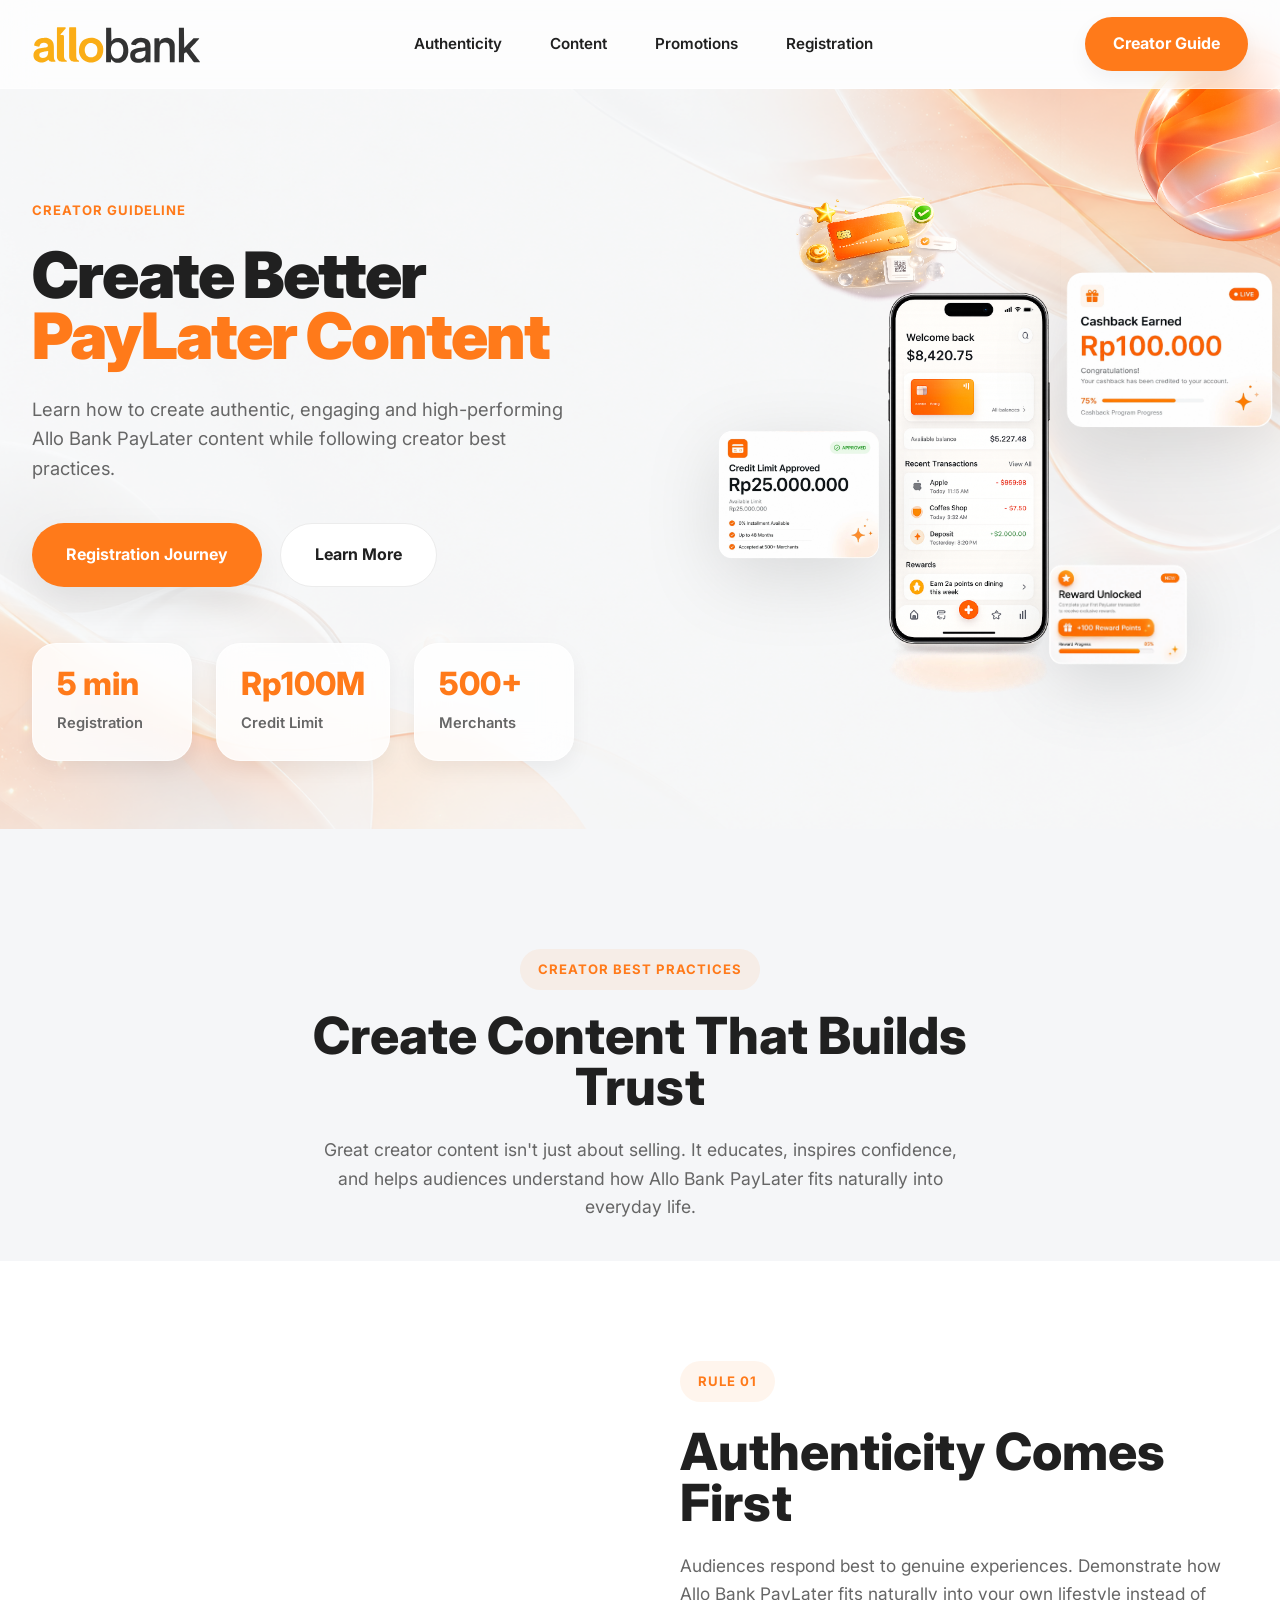
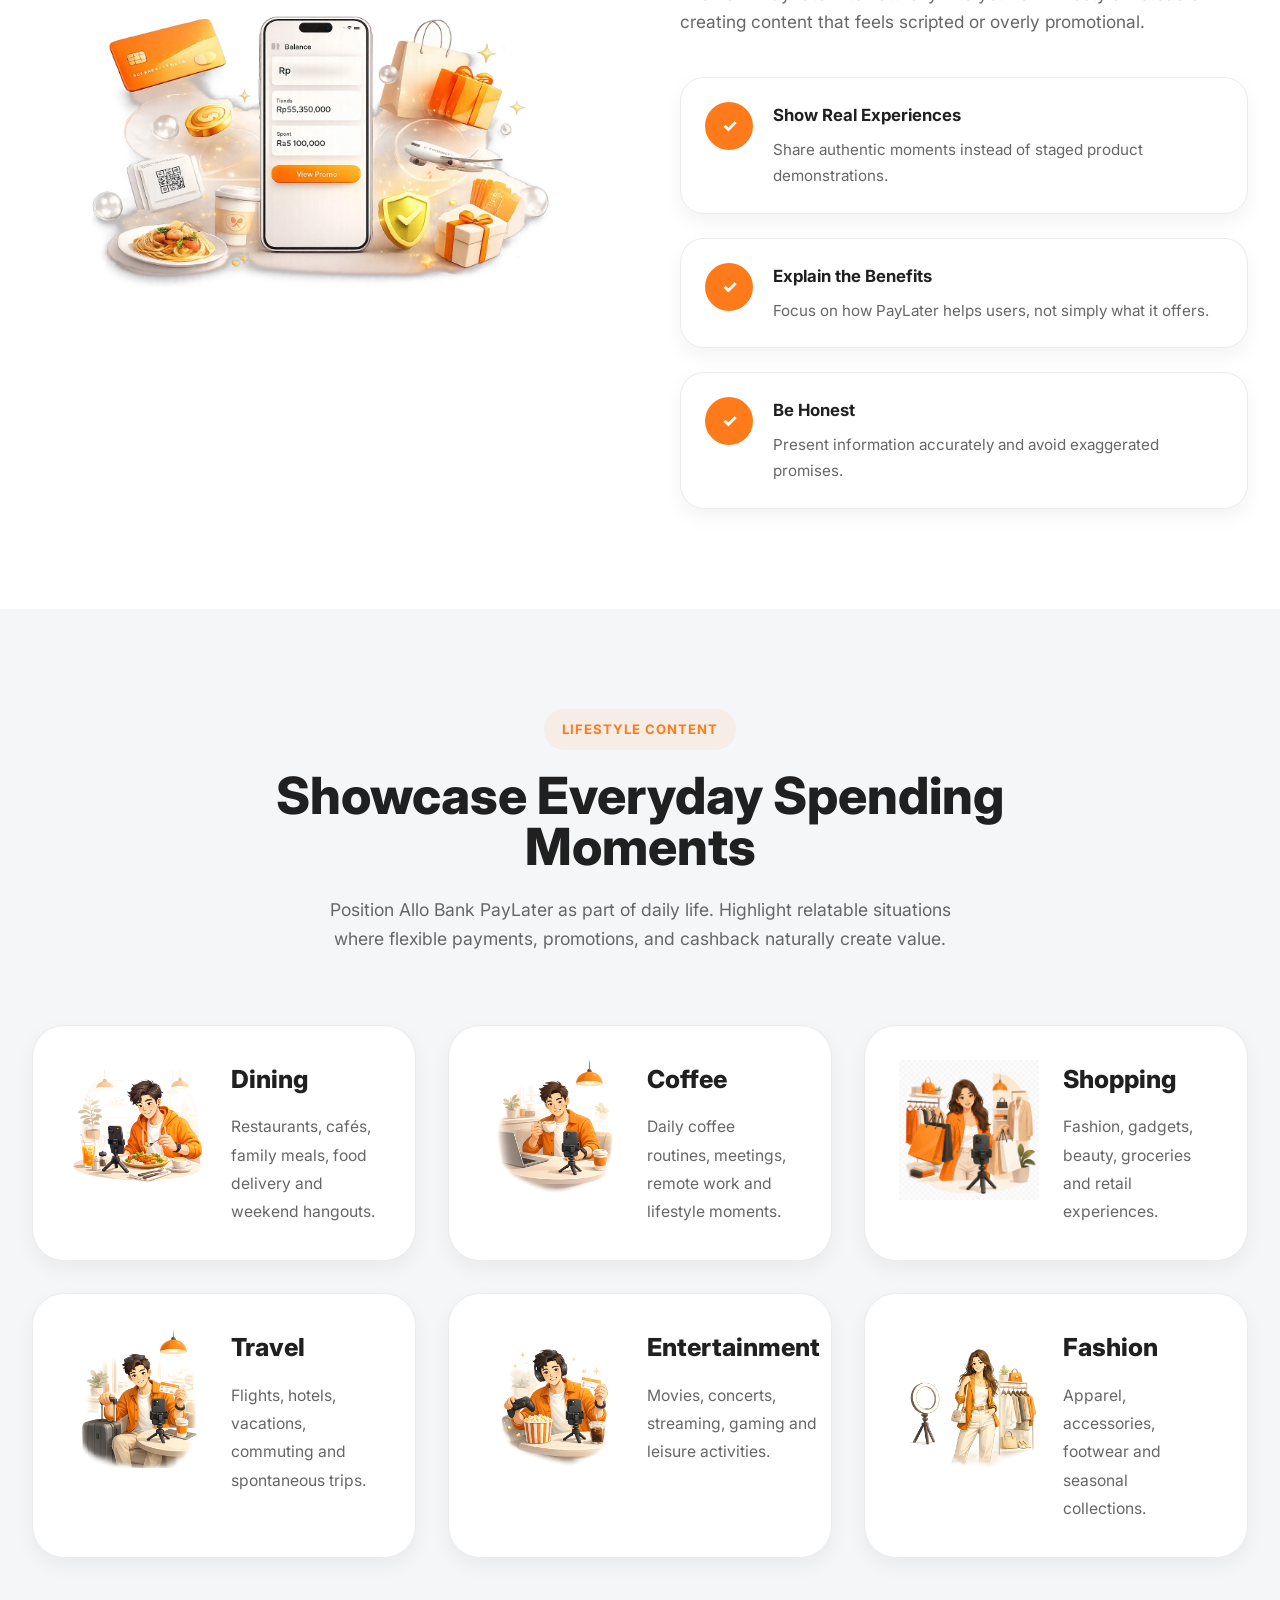
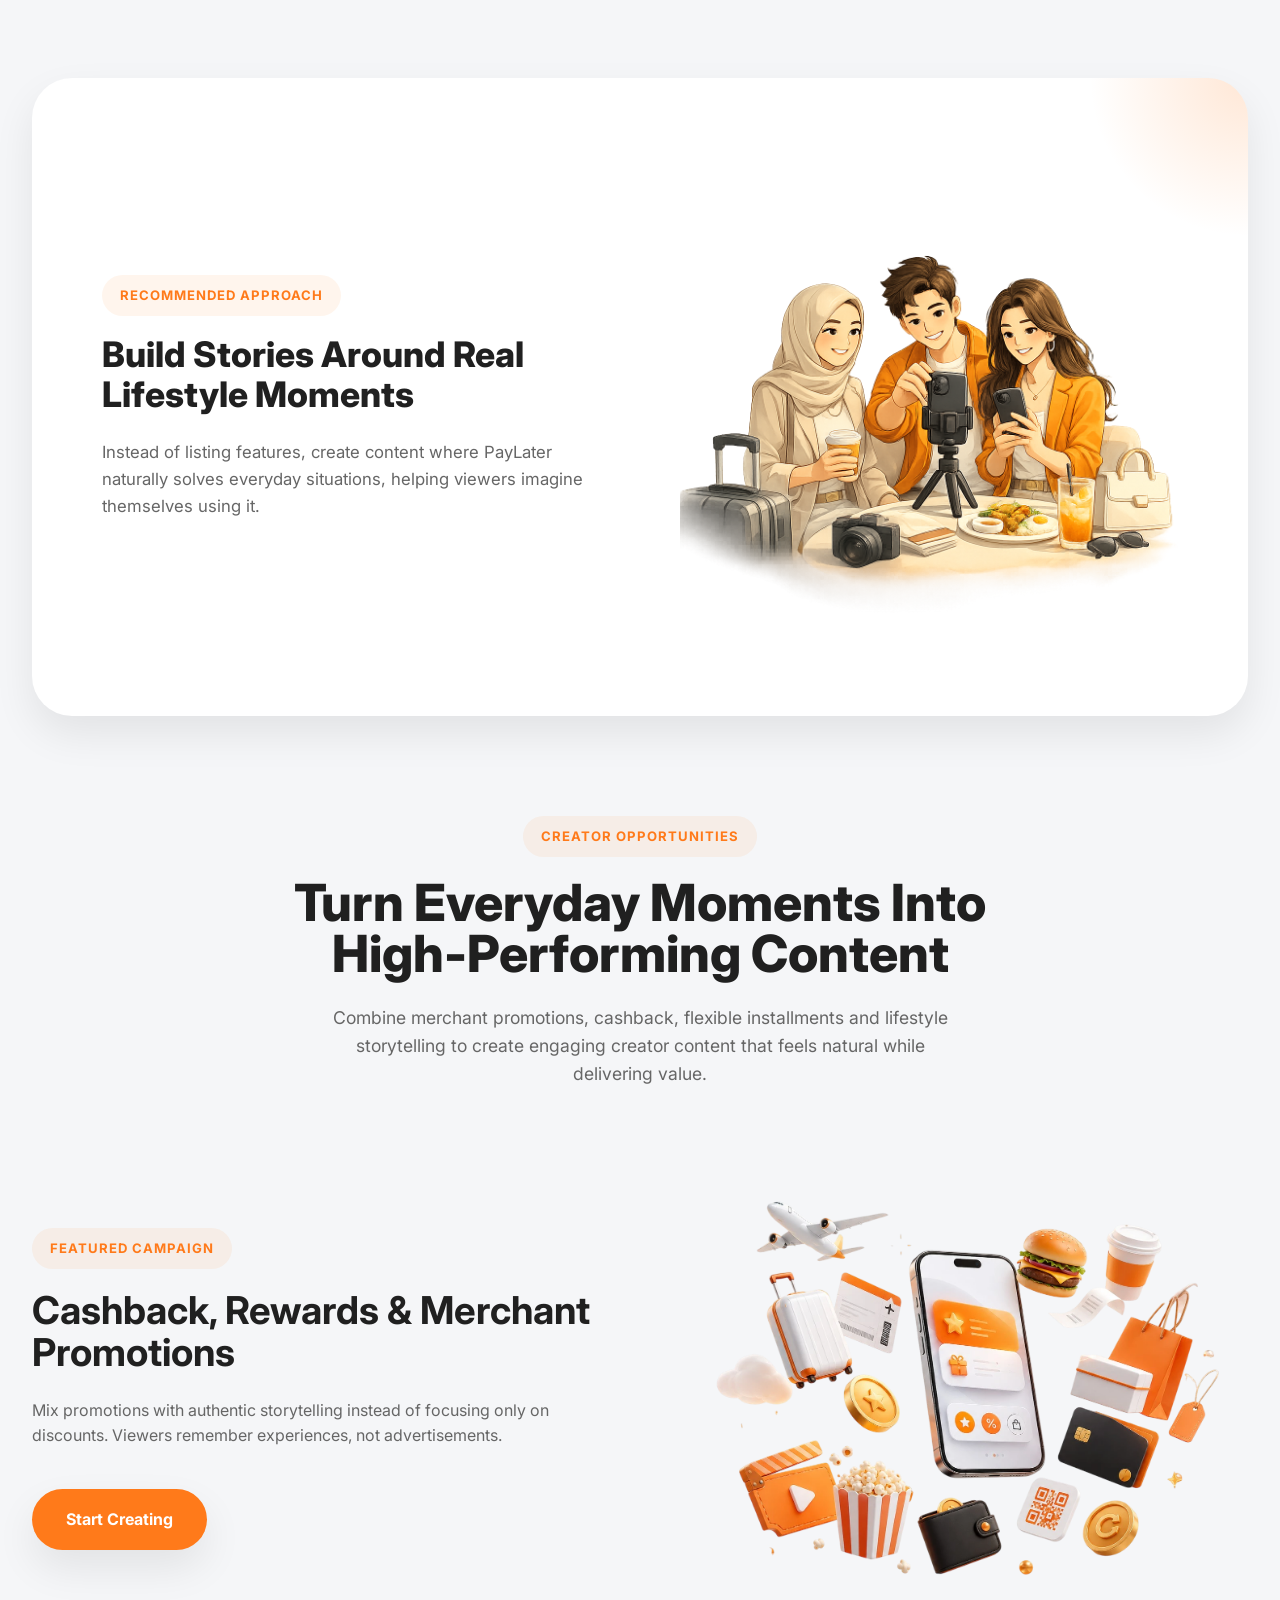
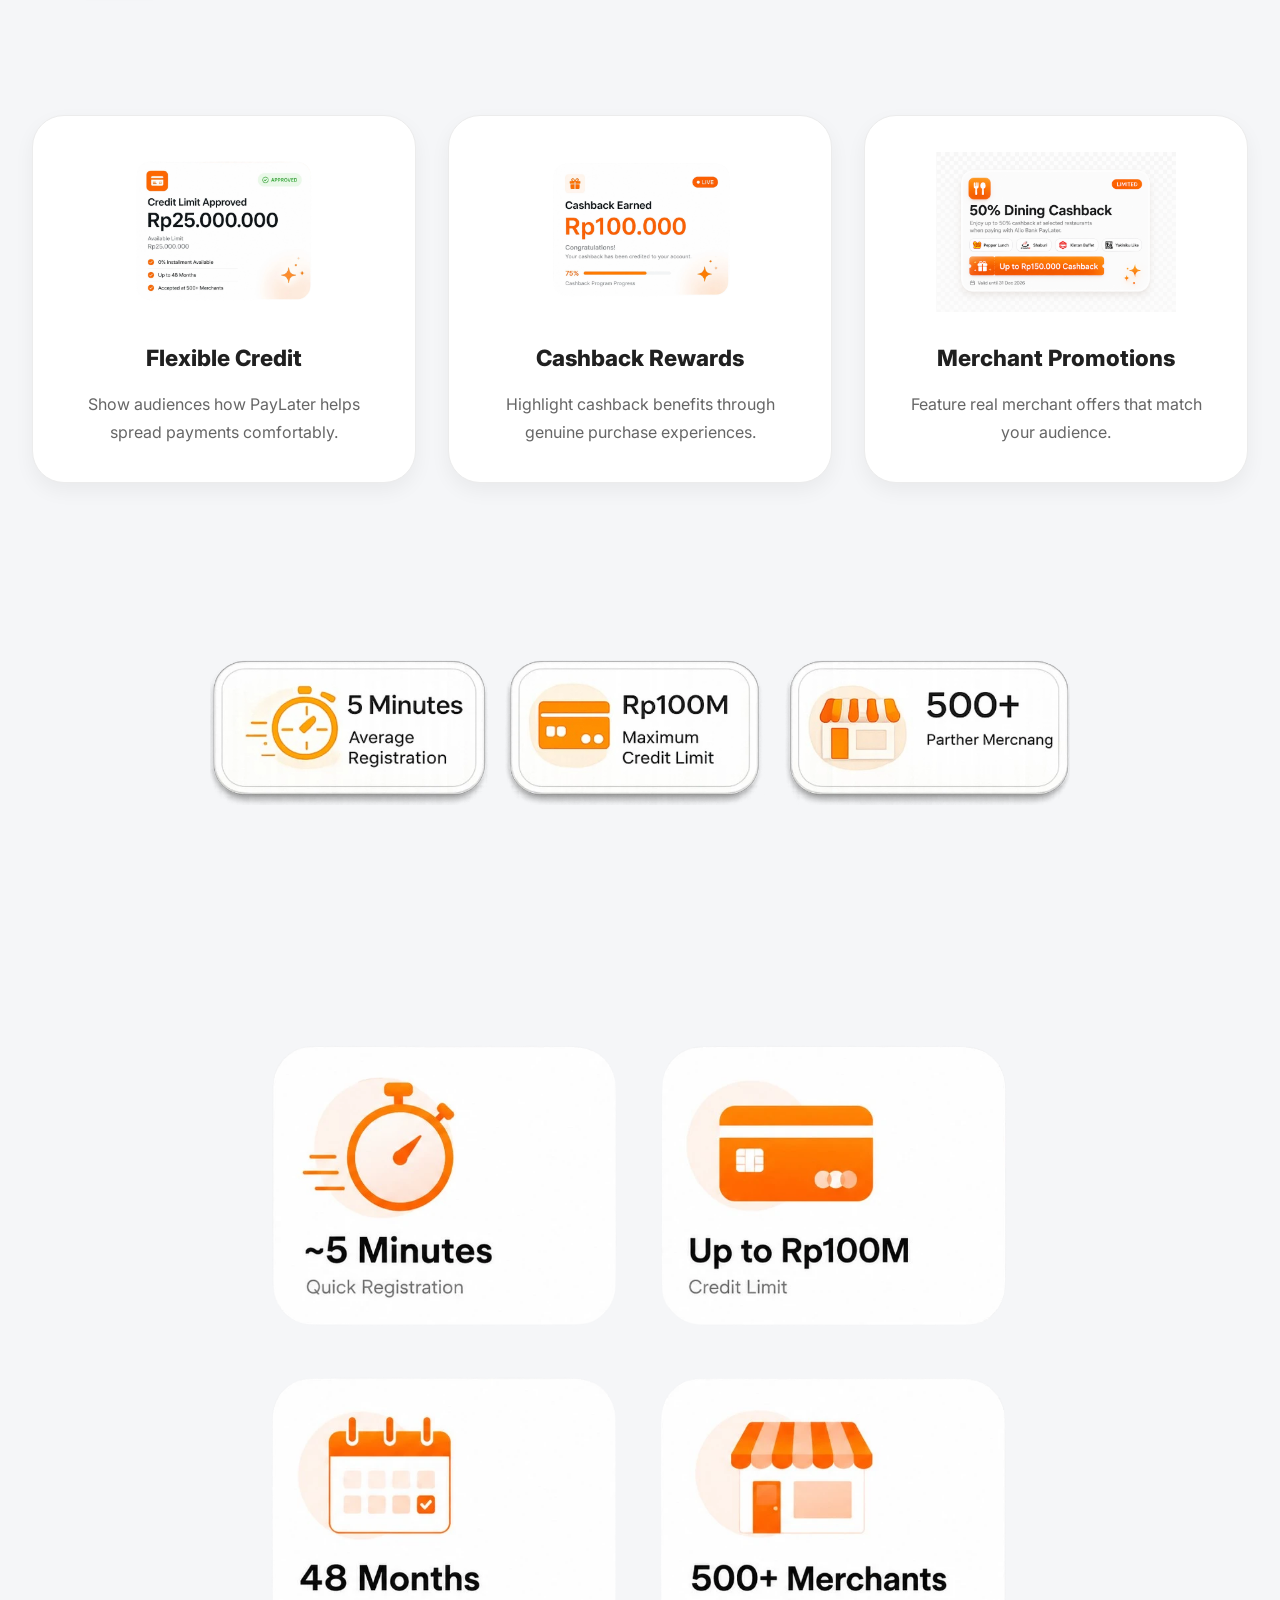
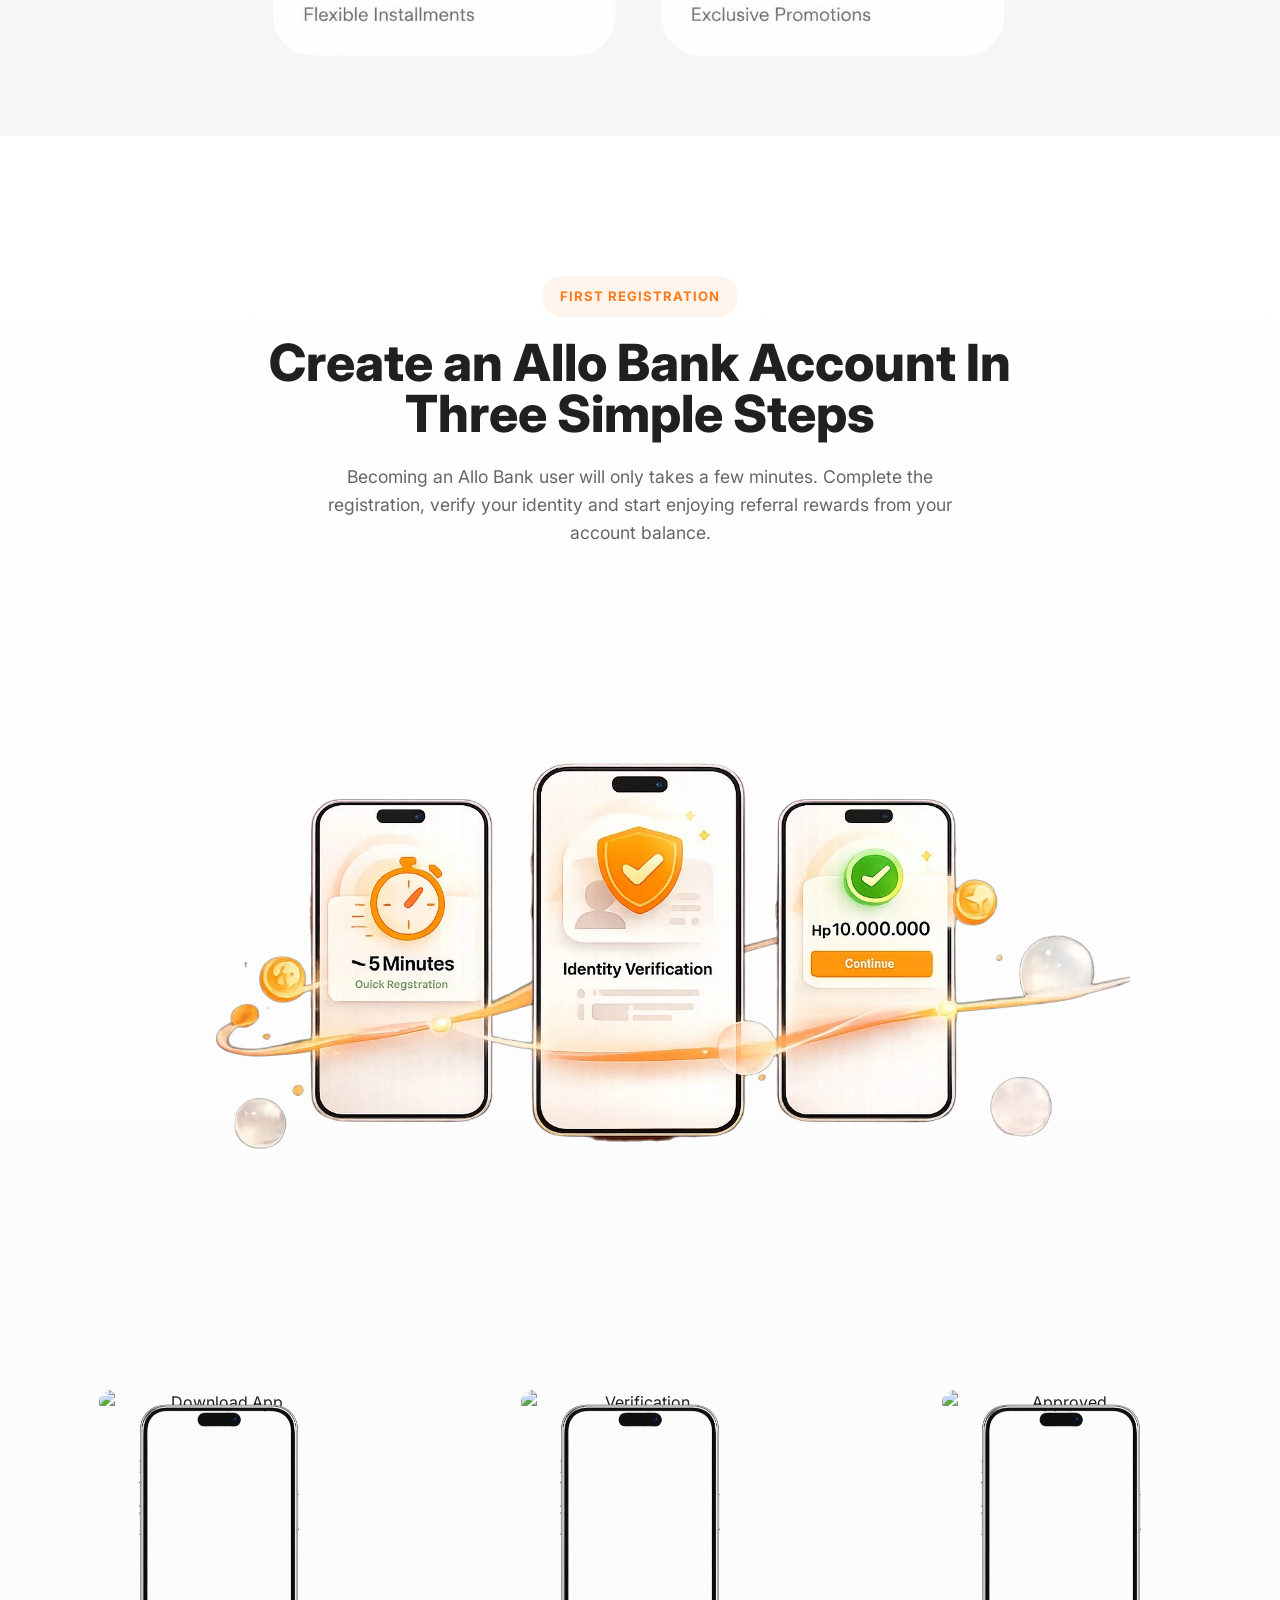
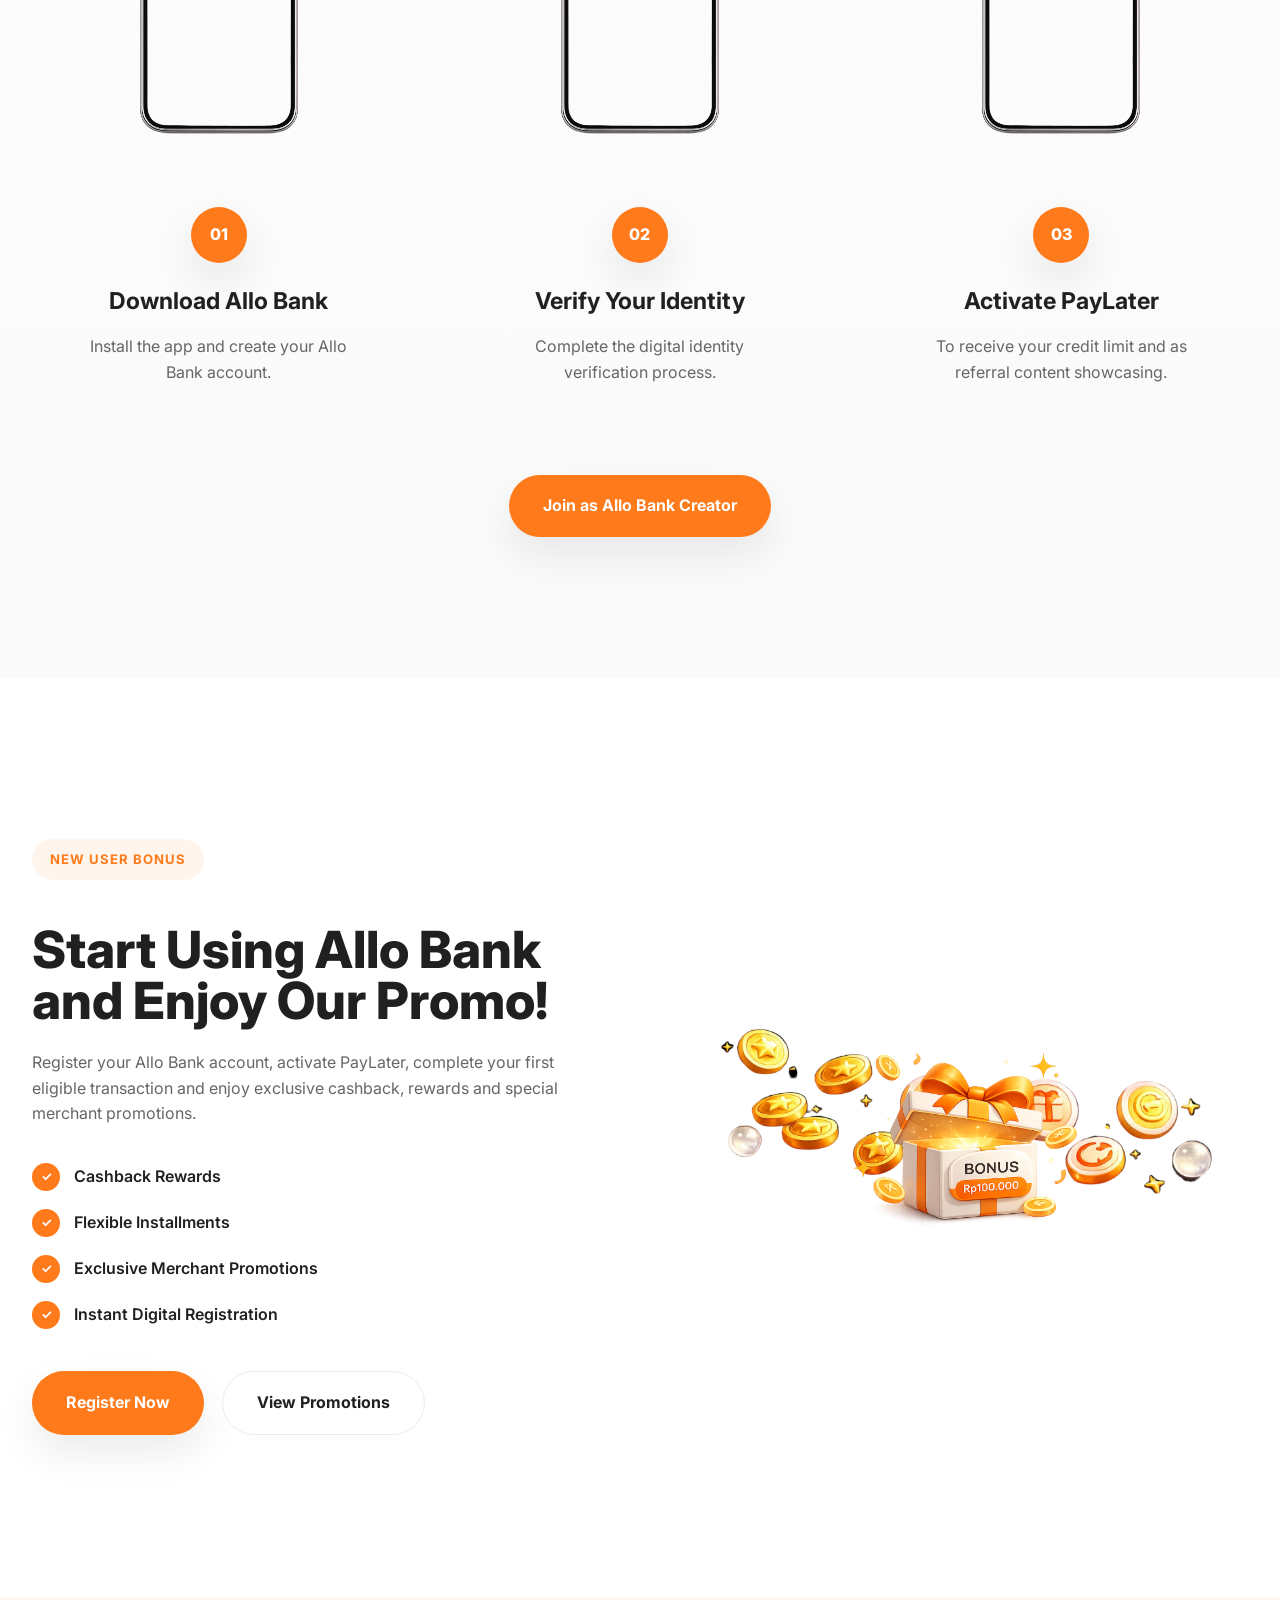
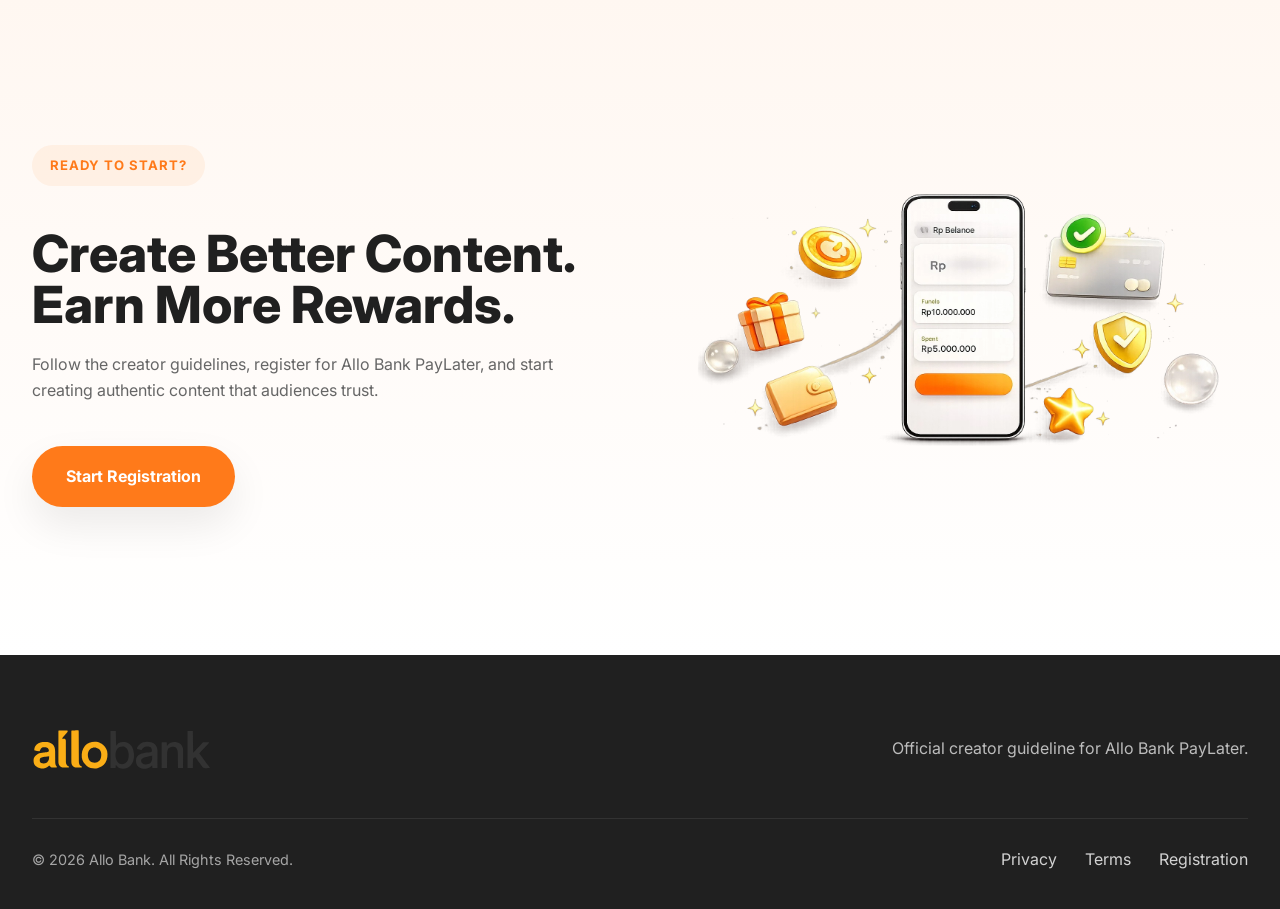
==== commit e12a878d: "Update index.html" ====
--- a/index.html
+++ b/index.html
@@ -1183,9 +1183,9 @@
 
                 <h2>
 
-                    Get Up To
-                    Rp100.000 Bonus
-                    When You Start
+                    Start Using
+                    Allo Bank and
+                    Enjoy Our Promo!
 
                 </h2>
 
@@ -1265,11 +1265,6 @@
                     alt=""
                     class="bonus__coins">
 
-                <img
-                    src="assets/badges/hero-trust-badges.webp"
-                    alt=""
-                    class="bonus__badges">
-
             </aside>
 
         </div>
--- a/style.css
+++ b/style.css
@@ -575,9 +575,9 @@
 
     position:absolute;
 
-    right:-30px;
-
-    top:30px;
+    right:270px;
+
+    top:0px;
 
     width:220px;
 
@@ -614,9 +614,9 @@
 
     width:220px;
 
-    left:-70px;
-
-    bottom:90px;
+    left:0px;
+
+    bottom:220px;
 
 }
 
@@ -626,7 +626,7 @@
 
     width:280px;
 
-    right:-120px;
+    right:-60px;
 
     top:90px;
 
@@ -640,7 +640,7 @@
 
     width:180px;
 
-    right:-40px;
+    right:40px;
 
     bottom:110px;
 
@@ -1319,21 +1319,27 @@
 
 .feature-card{
 
+    display:flex;
+
+    align-items:flex-start;
+
+    gap:24px;
+
+    padding:34px;
+
+    background:#FFFFFF;
+
+    border:1px solid var(--color-border);
+
+    border-radius:var(--radius-lg);
+
+    box-shadow:var(--shadow-sm);
+
+    transition:var(--transition);
+
+    overflow:hidden;
+
     position:relative;
-
-    padding:42px 34px;
-
-    background:#FFFFFF;
-
-    border:1px solid var(--color-border);
-
-    border-radius:var(--radius-lg);
-
-    box-shadow:var(--shadow-sm);
-
-    transition:var(--transition);
-
-    overflow:hidden;
 
 }
 
@@ -1381,21 +1387,29 @@
 
 .feature-card__icon{
 
-    width:72px;
-
-    height:72px;
-
-    margin-bottom:0px;
-
-    object-fit:cover;
+    width:140px;
+
+    height:140px;
+
+    flex-shrink:0;
+
+    object-fit:contain;
+
+}
+
+.feature-card__content{
+
+    flex:1;
 
 }
 
 .feature-card h3{
 
-    margin-bottom:16px;
-
-    font-size:1.35rem;
+    margin:0 0 14px;
+
+    padding:0px;
+
+    font-size:1.55rem;
 
     font-weight:800;
 
@@ -1403,9 +1417,11 @@
 
 .feature-card p{
 
+    margin:0;
+
+    line-height:1.8;
+
     font-size:.98rem;
-
-    line-height:1.75;
 
     color:var(--color-body);
 
@@ -2809,4 +2825,4 @@
 
         scale(1.05);
 
-}+}
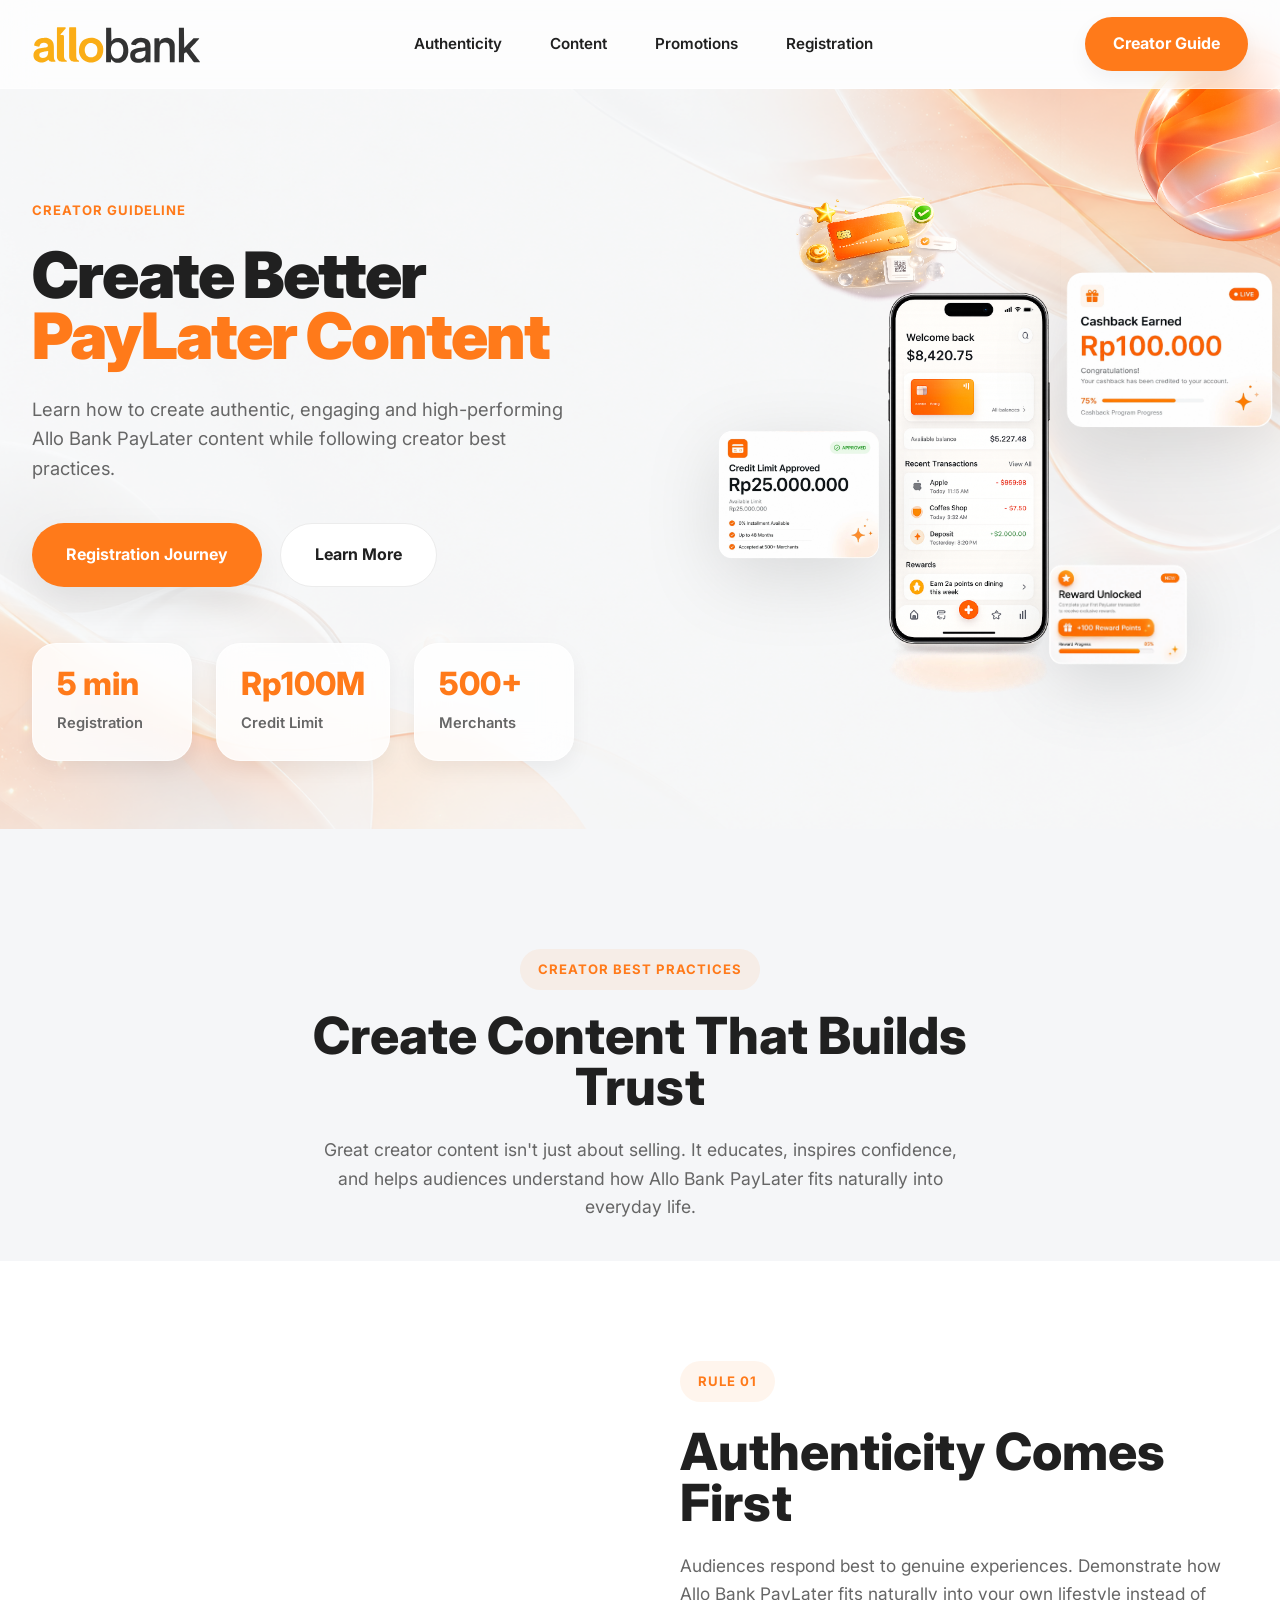
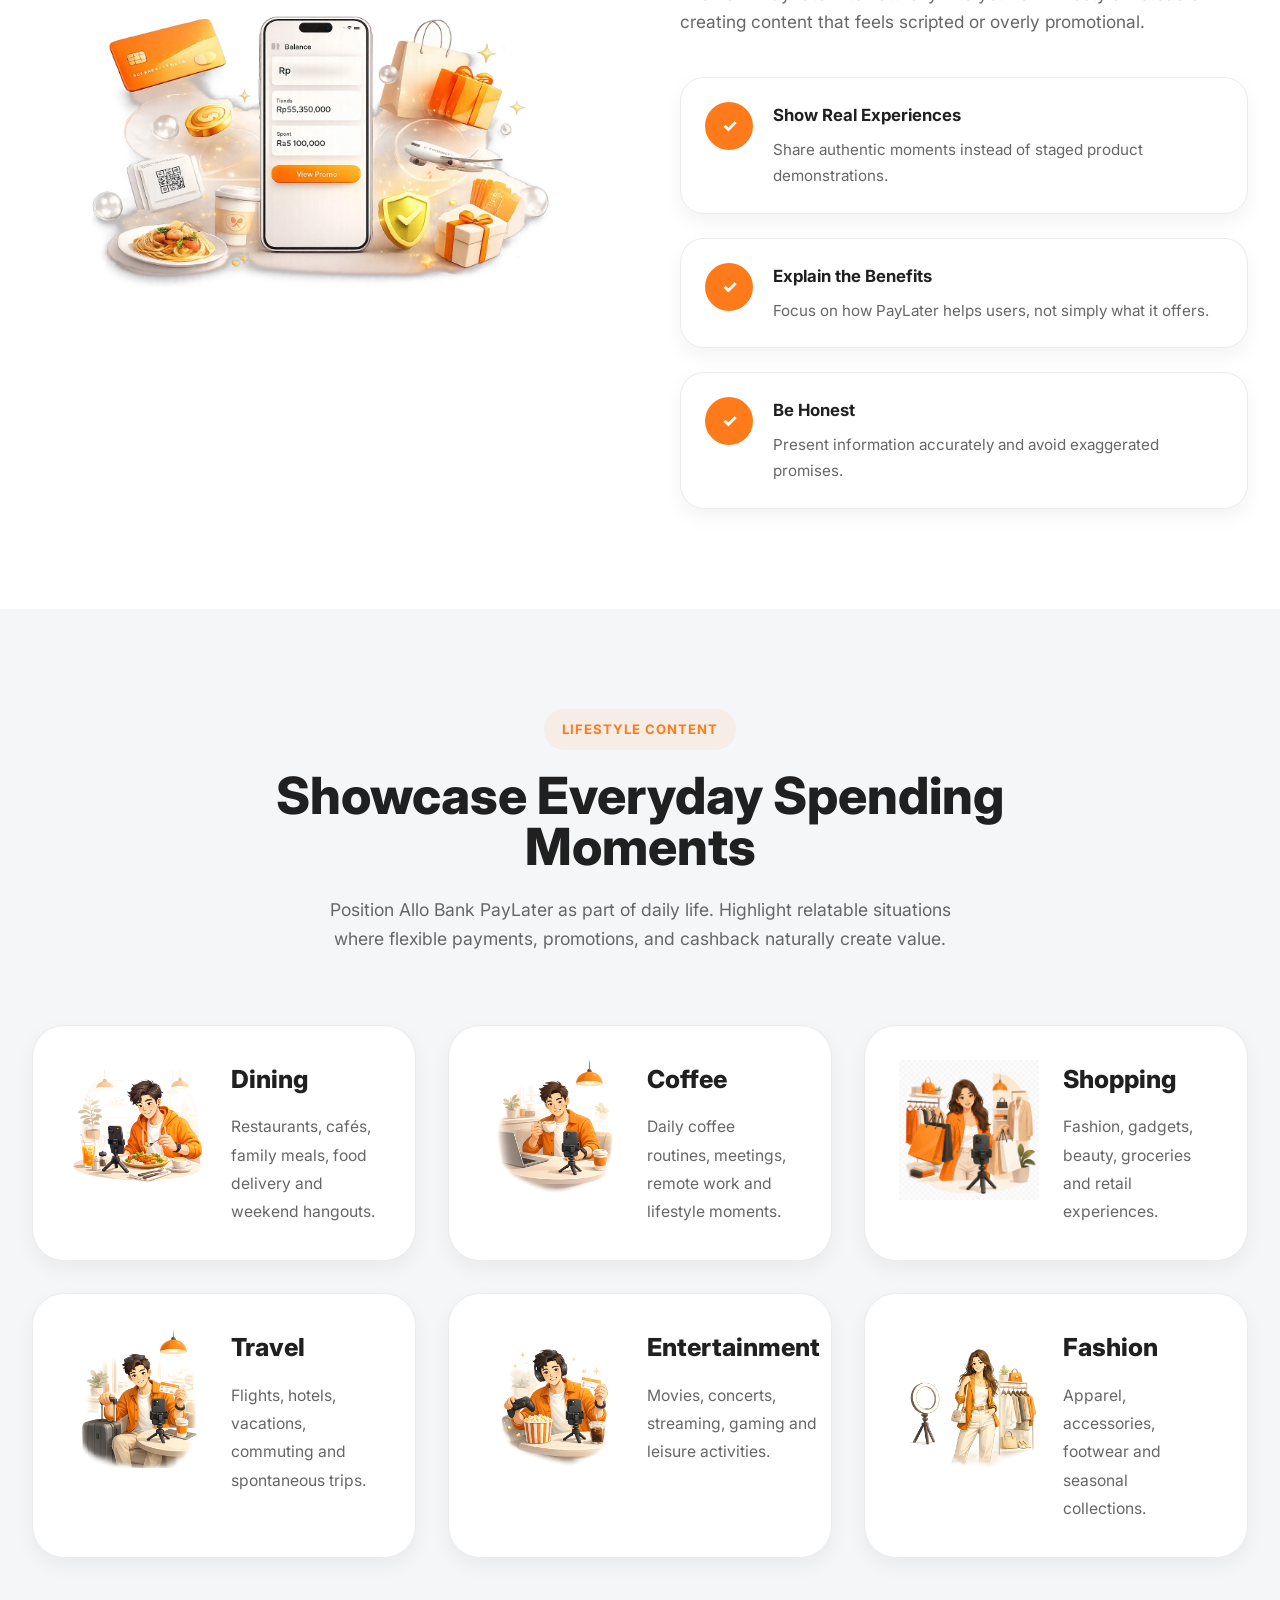
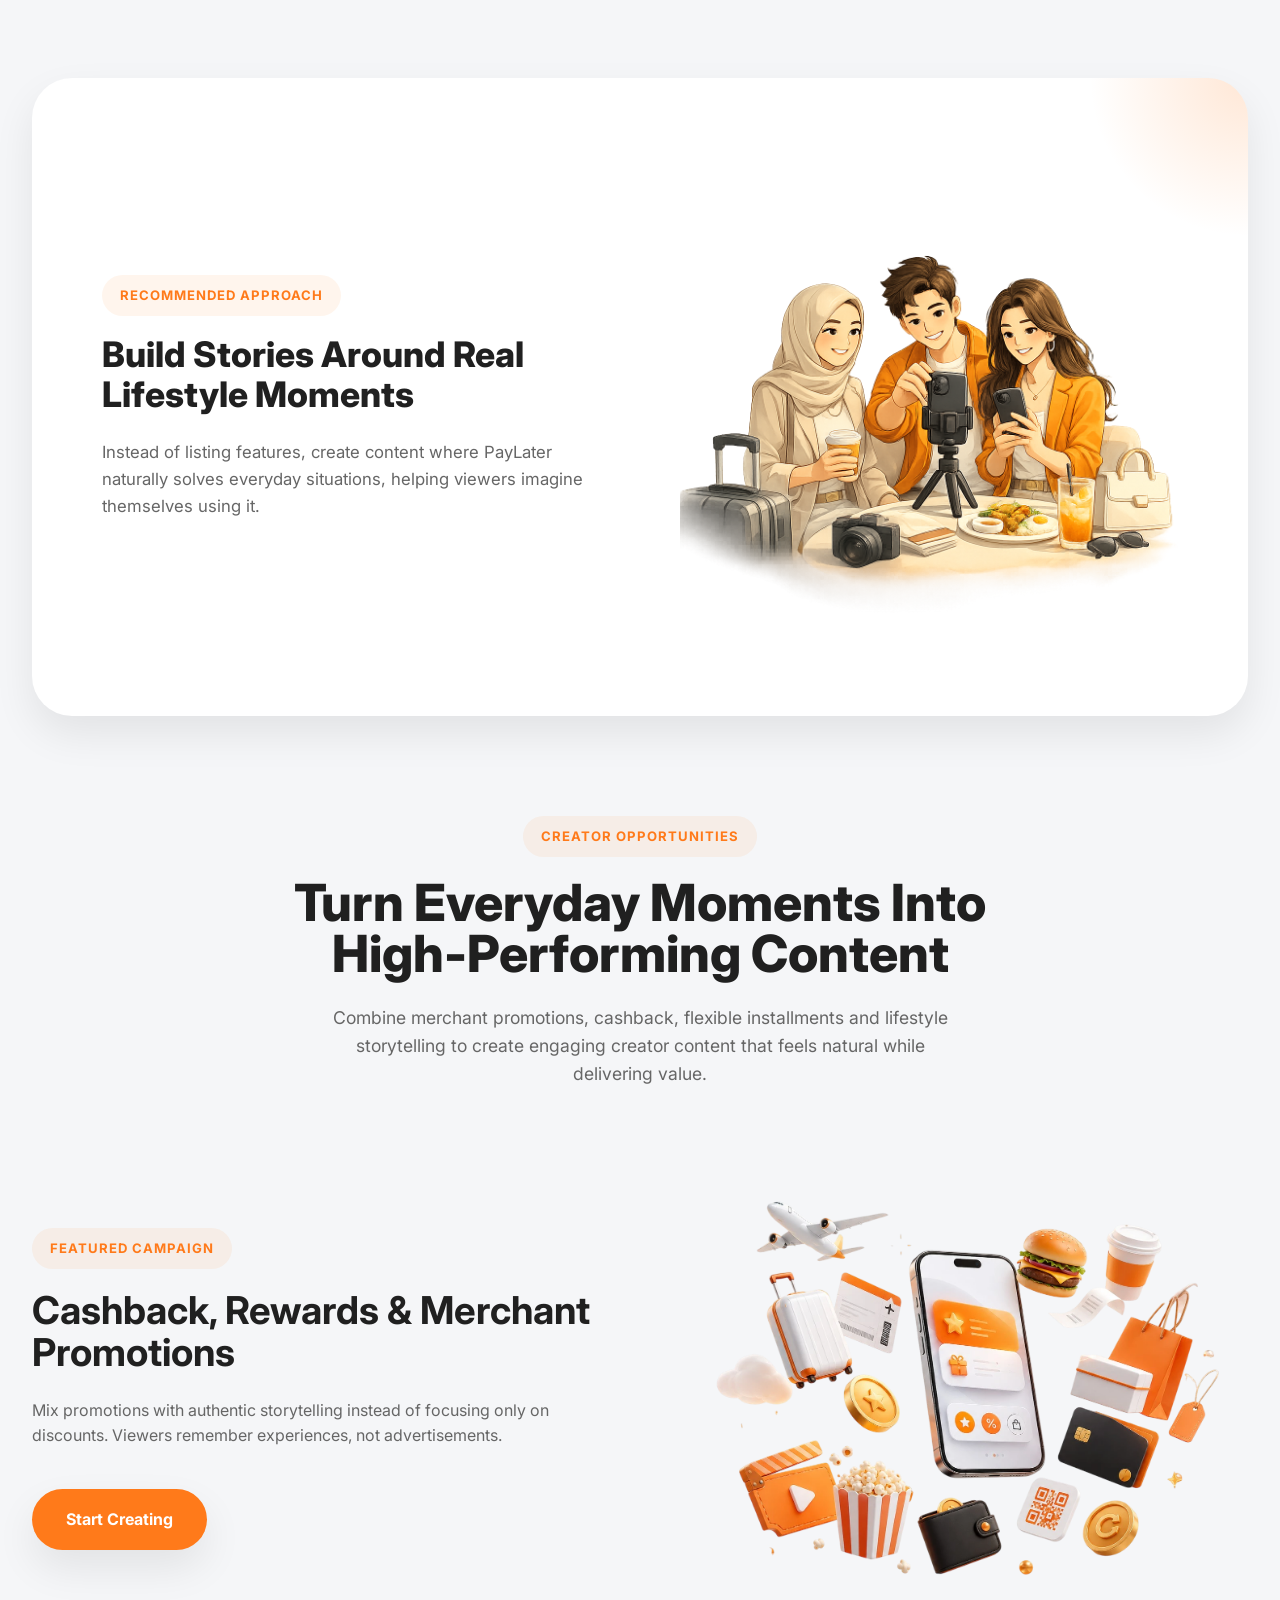
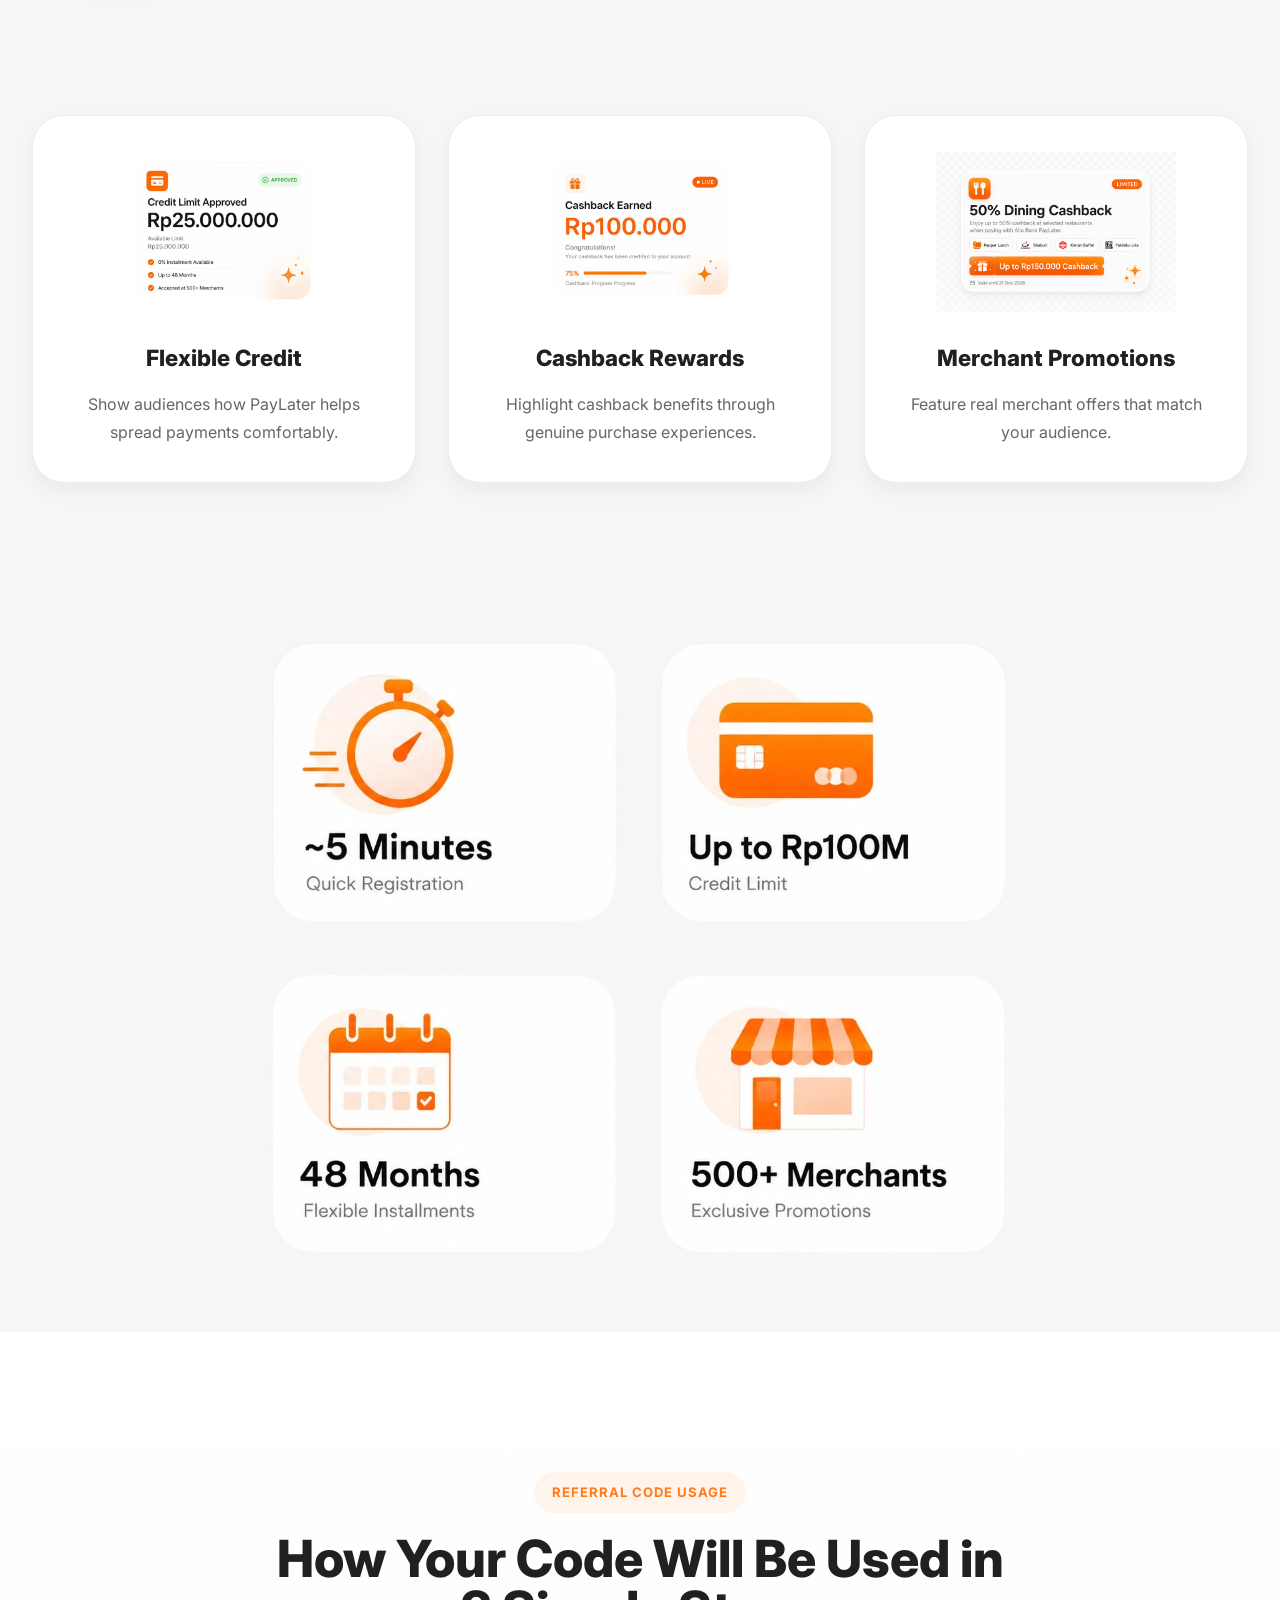
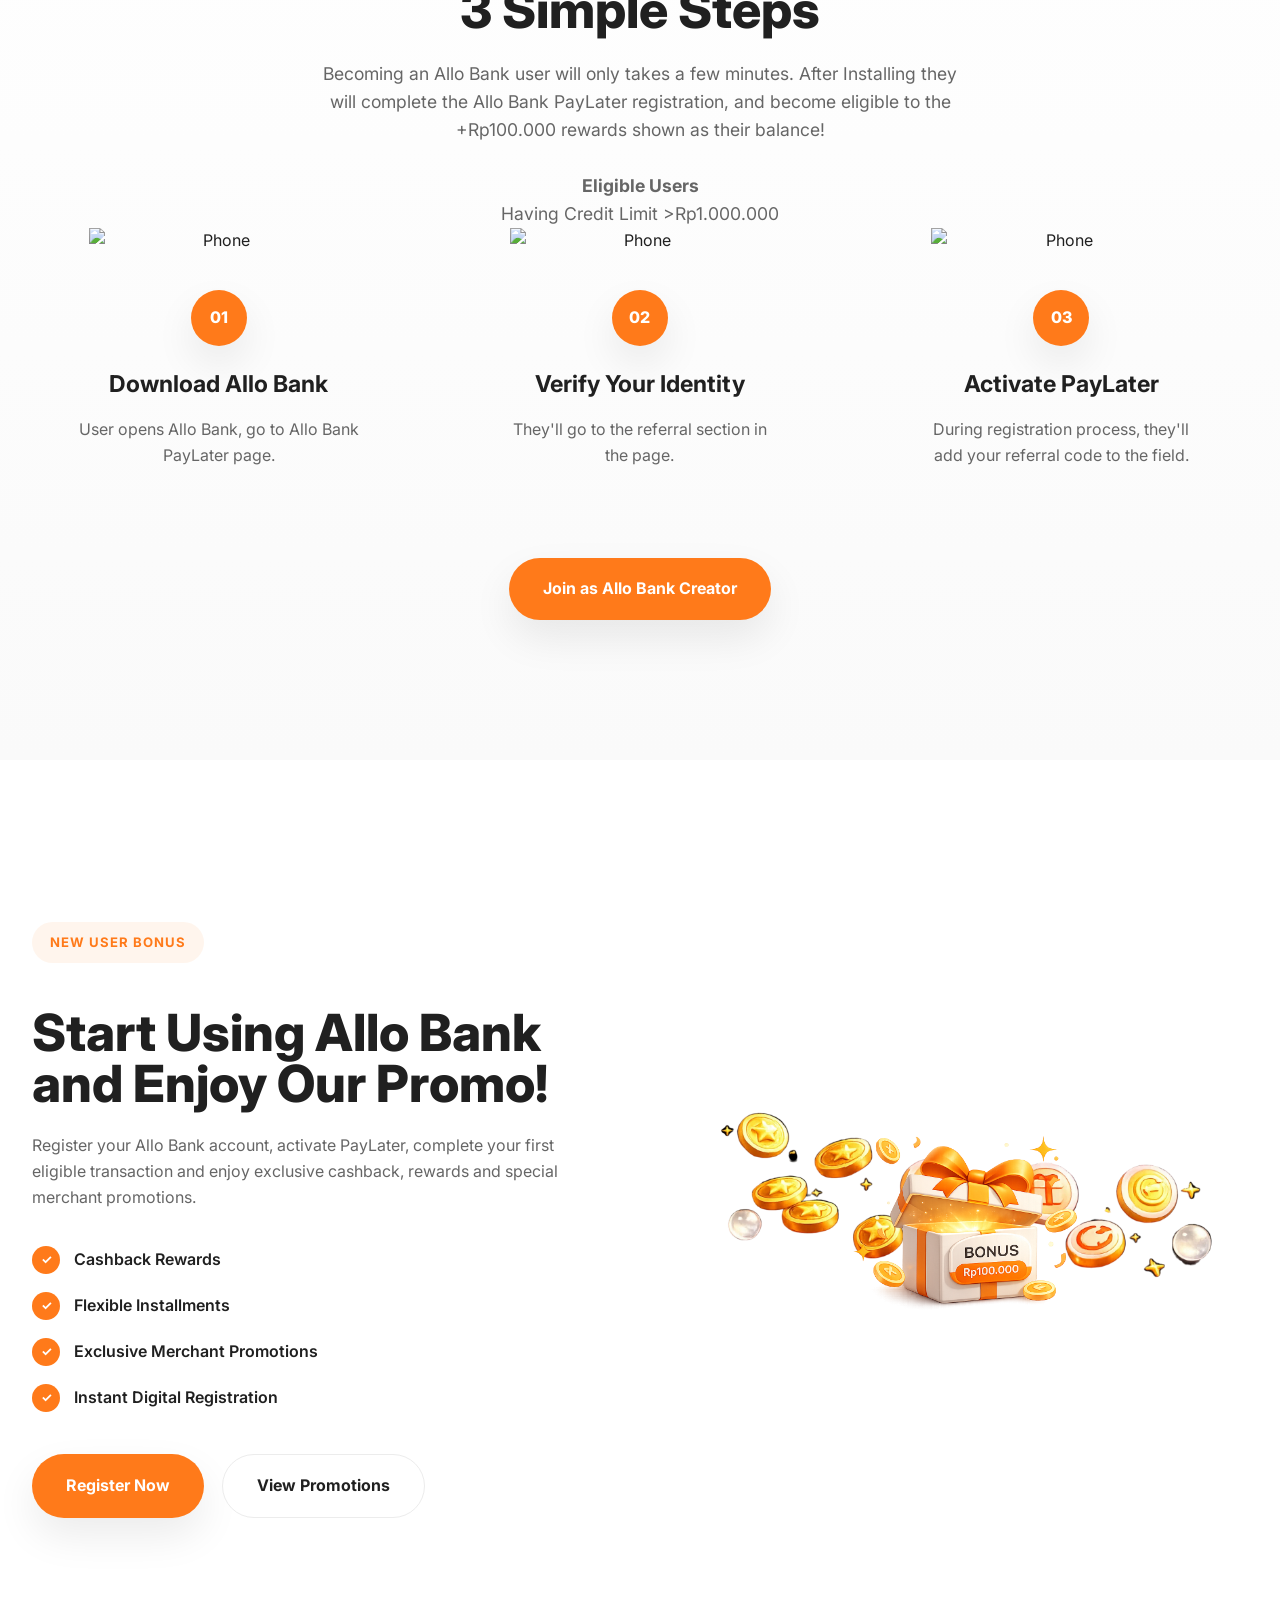
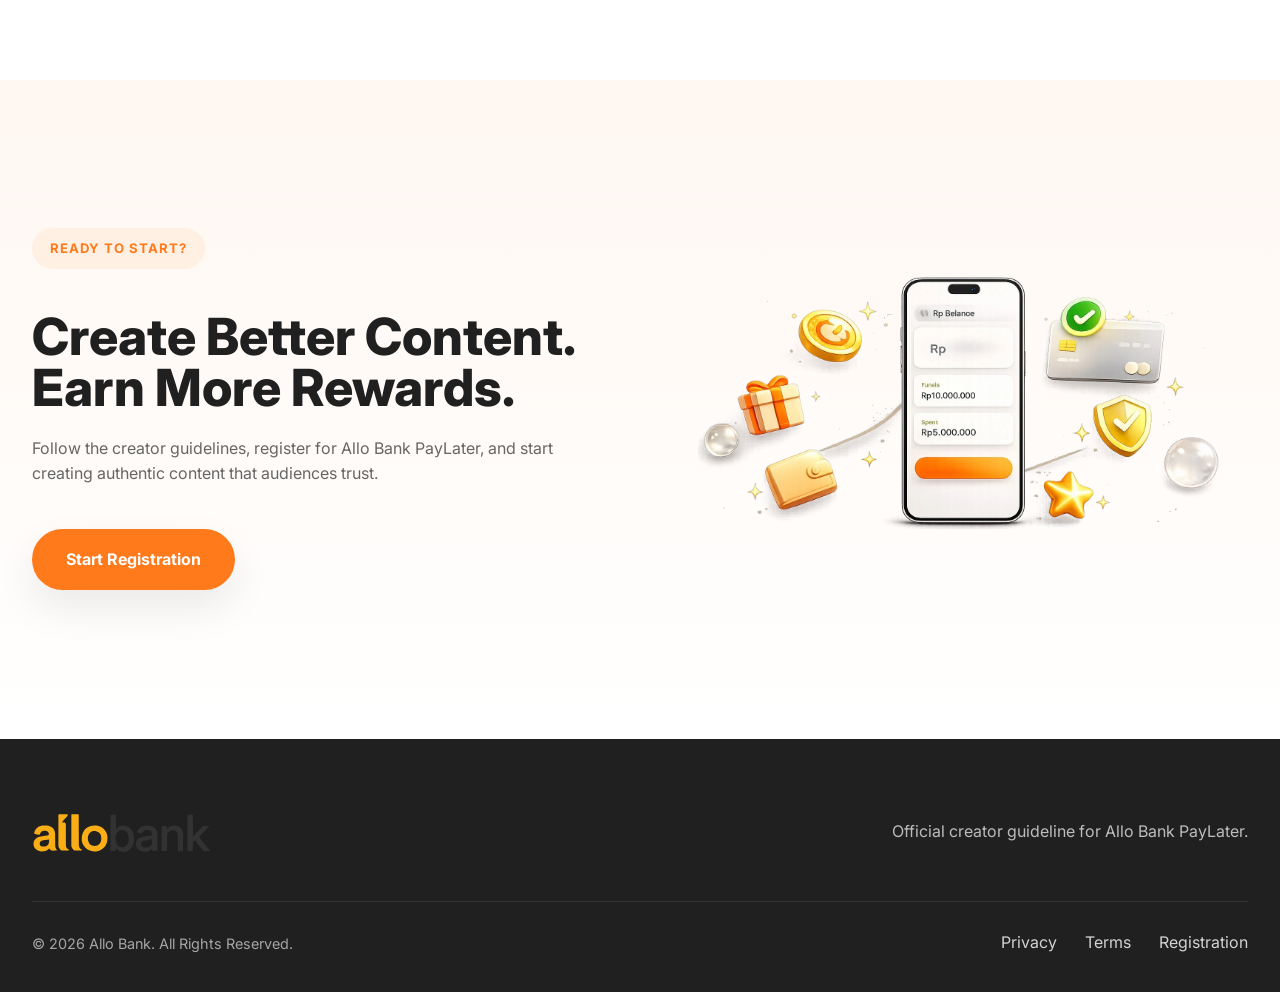
==== commit a7b1d5bb: "Update index.html" ====
--- a/index.html
+++ b/index.html
@@ -920,14 +920,14 @@
         <!-- ========================================= -->
         <!-- FEATURE STATS -->
         <!-- ========================================= -->
-
+<!--
         <div class="feature-stats-section">
 
             <img
                 src="assets/cards/feature-stat-cards.webp"
                 alt="Statistics">
 
-        </div>
+        </div> -->
 
         <!-- ========================================= -->
         <!-- BENEFIT TILES -->
@@ -963,40 +963,53 @@
 
             <span class="section-heading__eyebrow">
 
-                First Registration
+                Referral Code Usage
 
             </span>
 
             <h2>
 
-                Create an
-                Allo Bank Account
-                In Three Simple Steps
+                How Your Code
+                Will Be Used in
+                3 Simple Steps
 
             </h2>
 
             <p>
 
                 Becoming an Allo Bank user will only takes
-                a few minutes. Complete the registration,
-                verify your identity and start enjoying
-                referral rewards from your account balance.
+                a few minutes. After Installing they will
+                complete the Allo Bank PayLater registration,
+                and become eligible to the +Rp100.000 rewards
+                shown as their balance!
 
             </p>
 
+            <p>
+
+                <br/><strong> Eligible Users </strong>
+
+            </p>
+
+            <p>
+
+                Having Credit Limit >Rp1.000.000
+
+            </p>
+
         </div>
 
         <!-- ========================================= -->
         <!-- HERO ILLUSTRATION -->
         <!-- ========================================= -->
-
+<!--
         <figure class="journey-hero">
 
             <img
                 src="assets/illustrations/registration-journey-hero.webp"
                 alt="Registration Journey">
 
-        </figure>
+        </figure> -->
 
         <!-- ========================================= -->
         <!-- TIMELINE -->
@@ -1018,12 +1031,7 @@
                 <div class="journey-phone">
 
                     <img
-                        src="assets/screens/registration-step-1.png"
-                        class="phone__screen"
-                        alt="Download App">
-
-                    <img
-                        src="assets/phones/iphone-frame-transparent.webp"
+                        src="assets/phones/phone-referral-registration-1.webp"
                         class="phone__frame"
                         alt="Phone">
 
@@ -1044,8 +1052,8 @@
 
                 <p>
 
-                    Install the app and create
-                    your Allo Bank account.
+                    User opens Allo Bank,
+                    go to Allo Bank PayLater page.
 
                 </p>
 
@@ -1060,12 +1068,7 @@
                 <div class="journey-phone">
 
                     <img
-                        src="assets/screens/registration-step-2.png"
-                        class="phone__screen"
-                        alt="Verification">
-
-                    <img
-                        src="assets/phones/iphone-frame-transparent.webp"
+                        src="assets/phones/phone-referral-registration-2.webp"
                         class="phone__frame"
                         alt="Phone">
 
@@ -1086,8 +1089,8 @@
 
                 <p>
 
-                    Complete the digital identity
-                    verification process.
+                    They'll go to the referral
+                    section in the page.
 
                 </p>
 
@@ -1102,12 +1105,7 @@
                 <div class="journey-phone">
 
                     <img
-                        src="assets/screens/registration-step-3.png"
-                        class="phone__screen"
-                        alt="Approved">
-
-                    <img
-                        src="assets/phones/iphone-frame-transparent.webp"
+                        src="assets/phones/phone-referral-registration-3.webp"
                         class="phone__frame"
                         alt="Phone">
 
@@ -1128,8 +1126,9 @@
 
                 <p>
 
-                    To receive your credit limit
-                    and as referral content showcasing.
+                    During registration process,
+                    they'll add your referral code
+                    to the field.
 
                 </p>
 
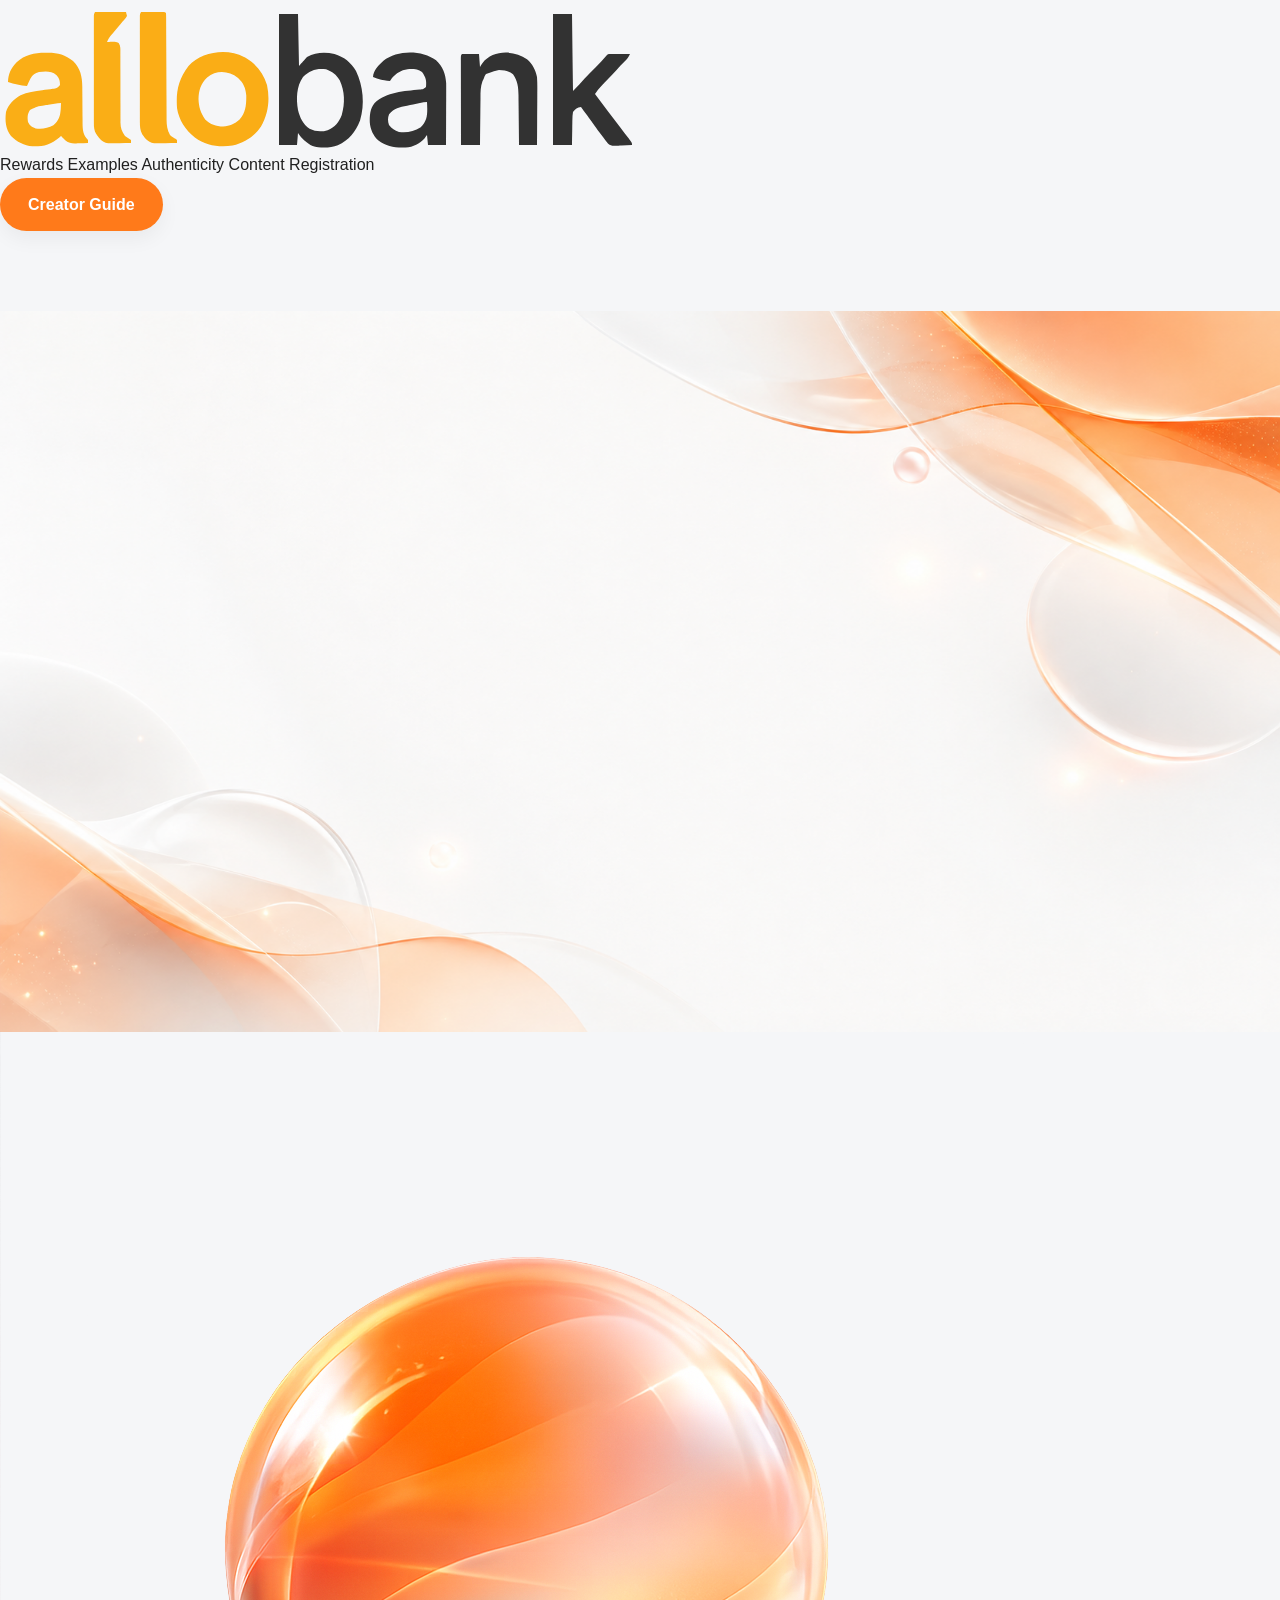
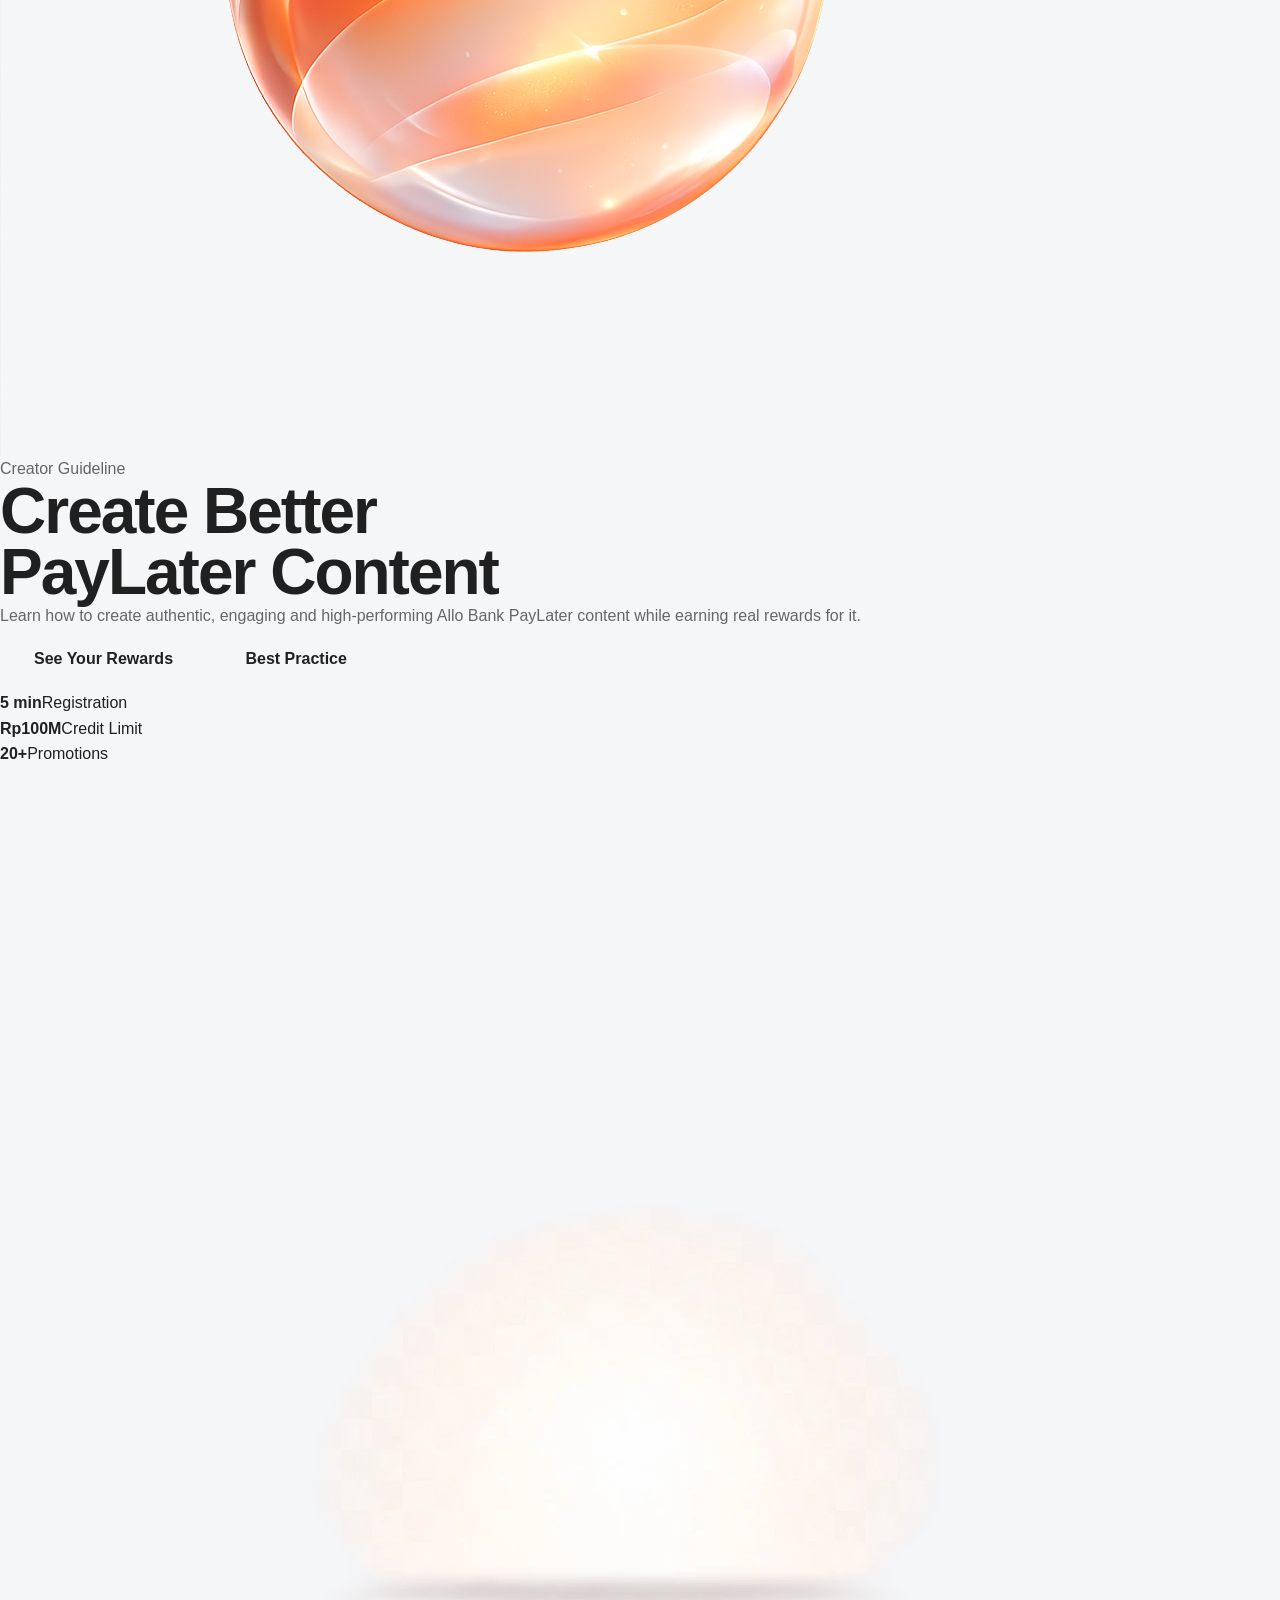
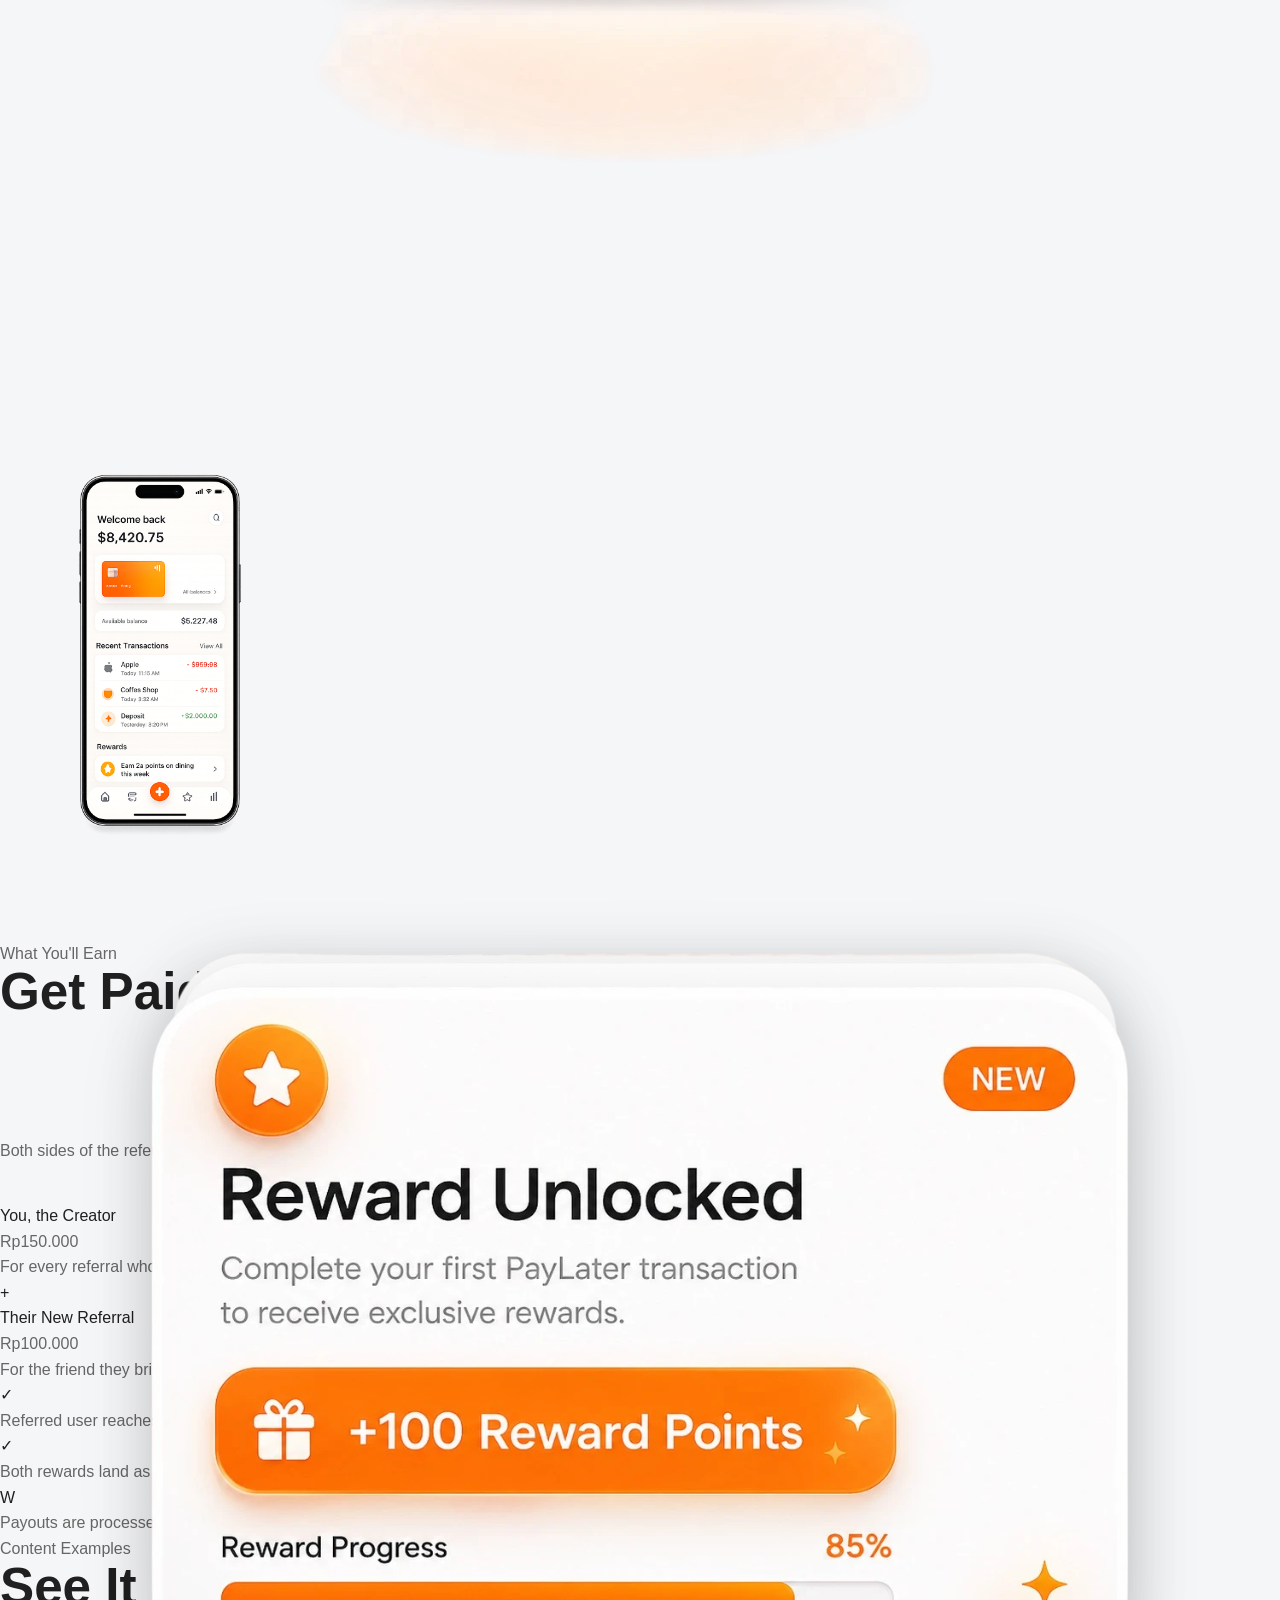
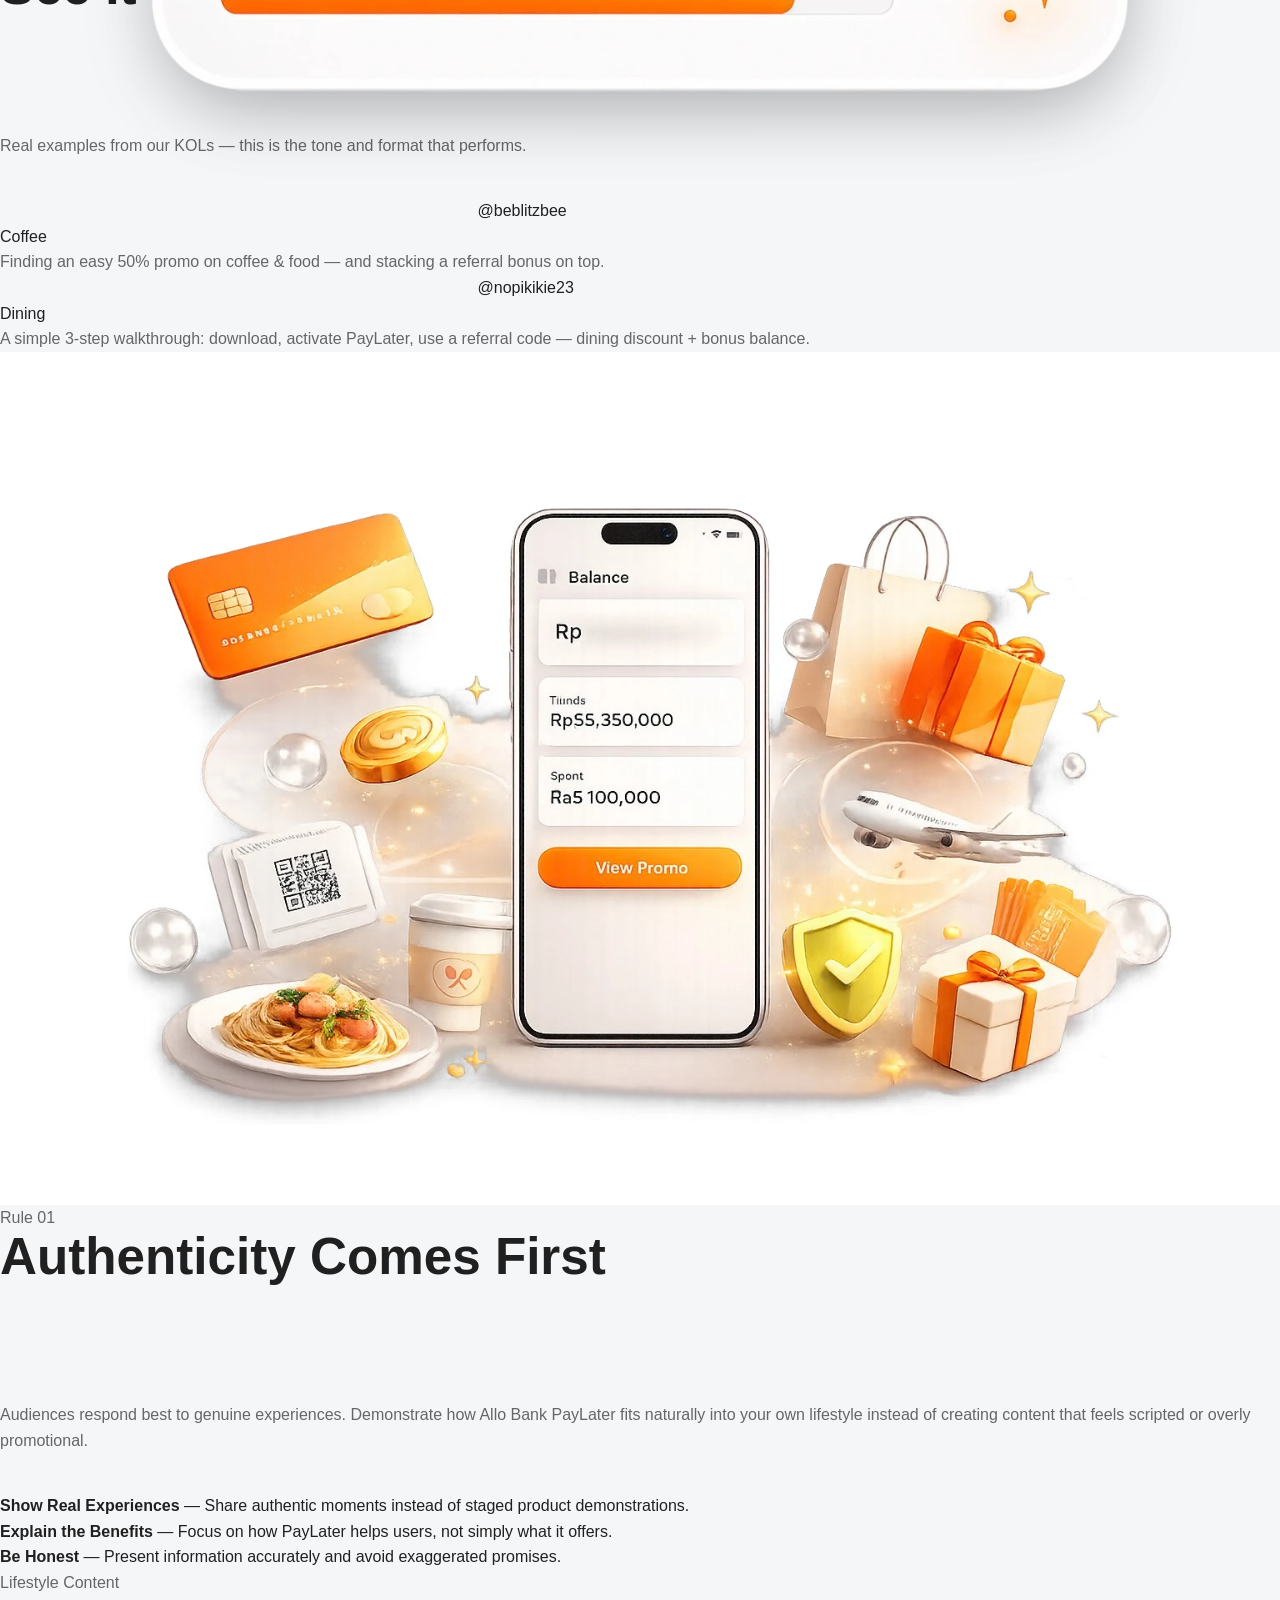
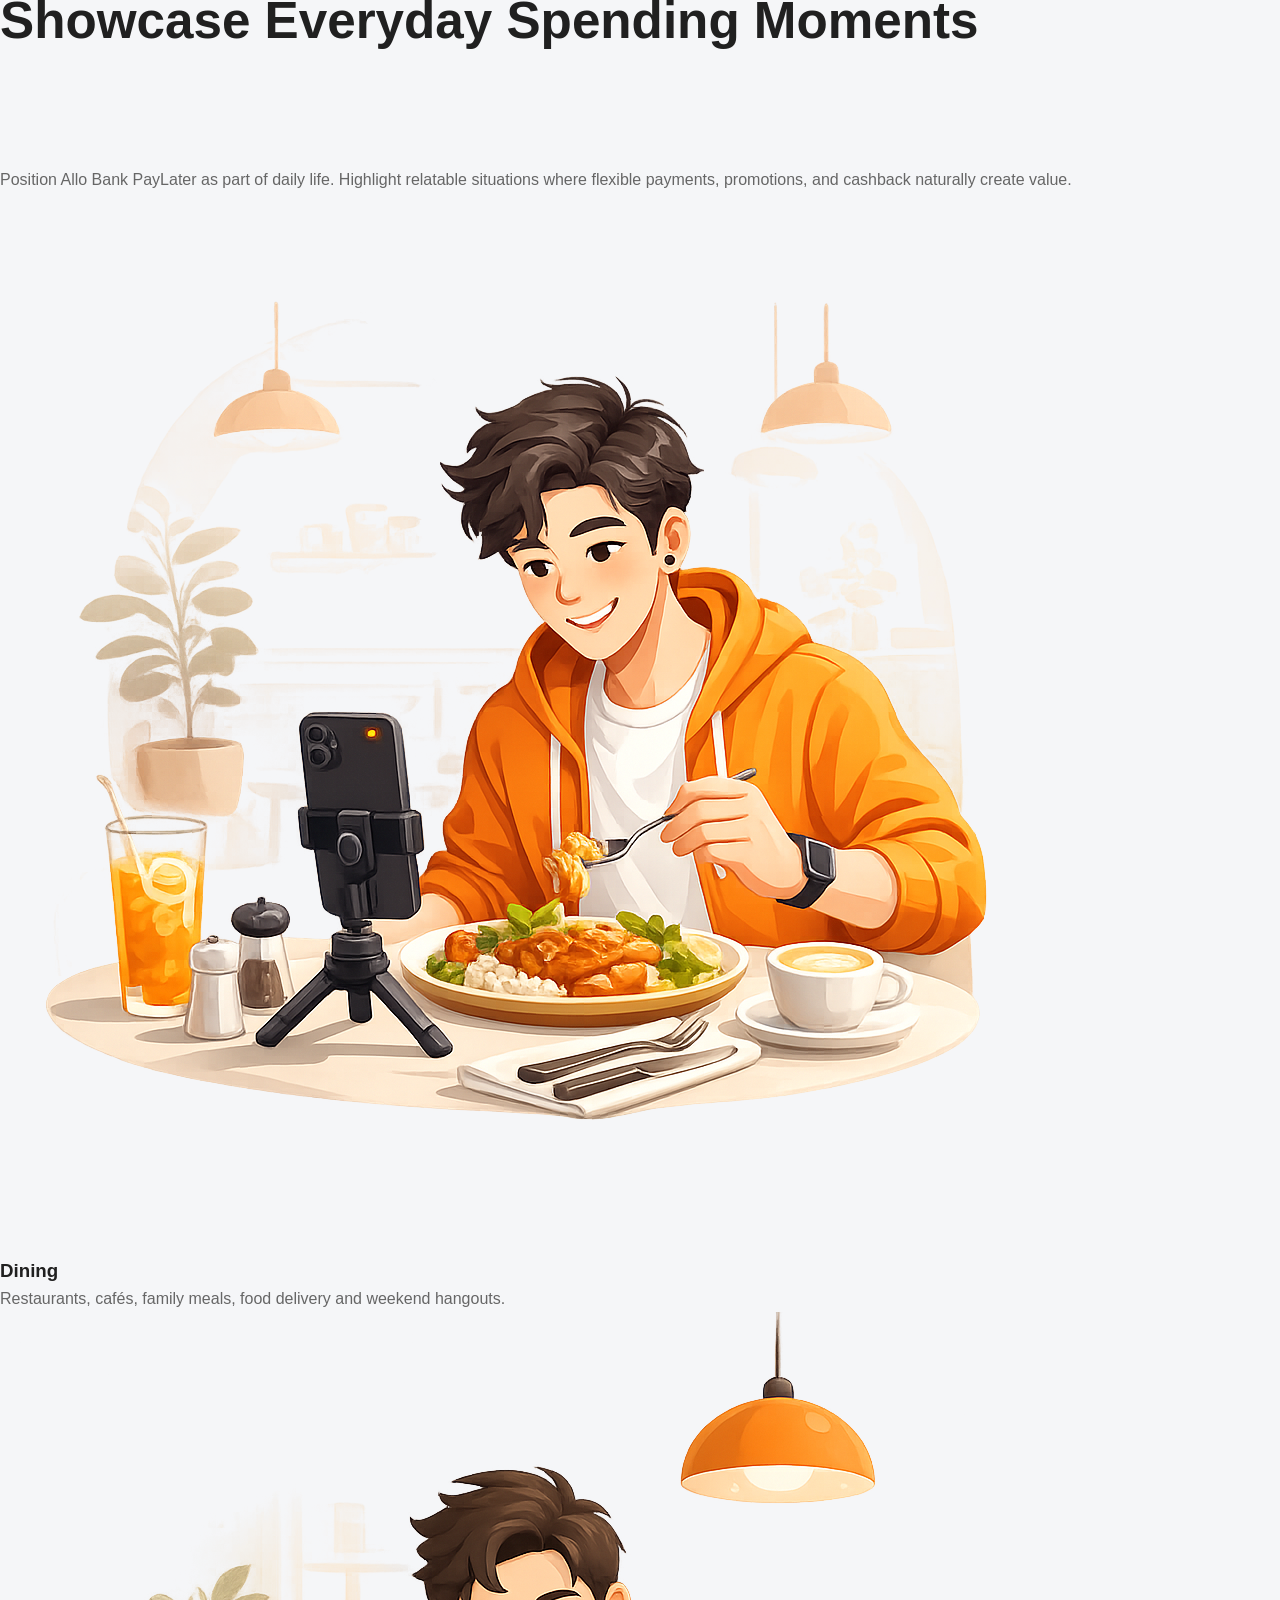
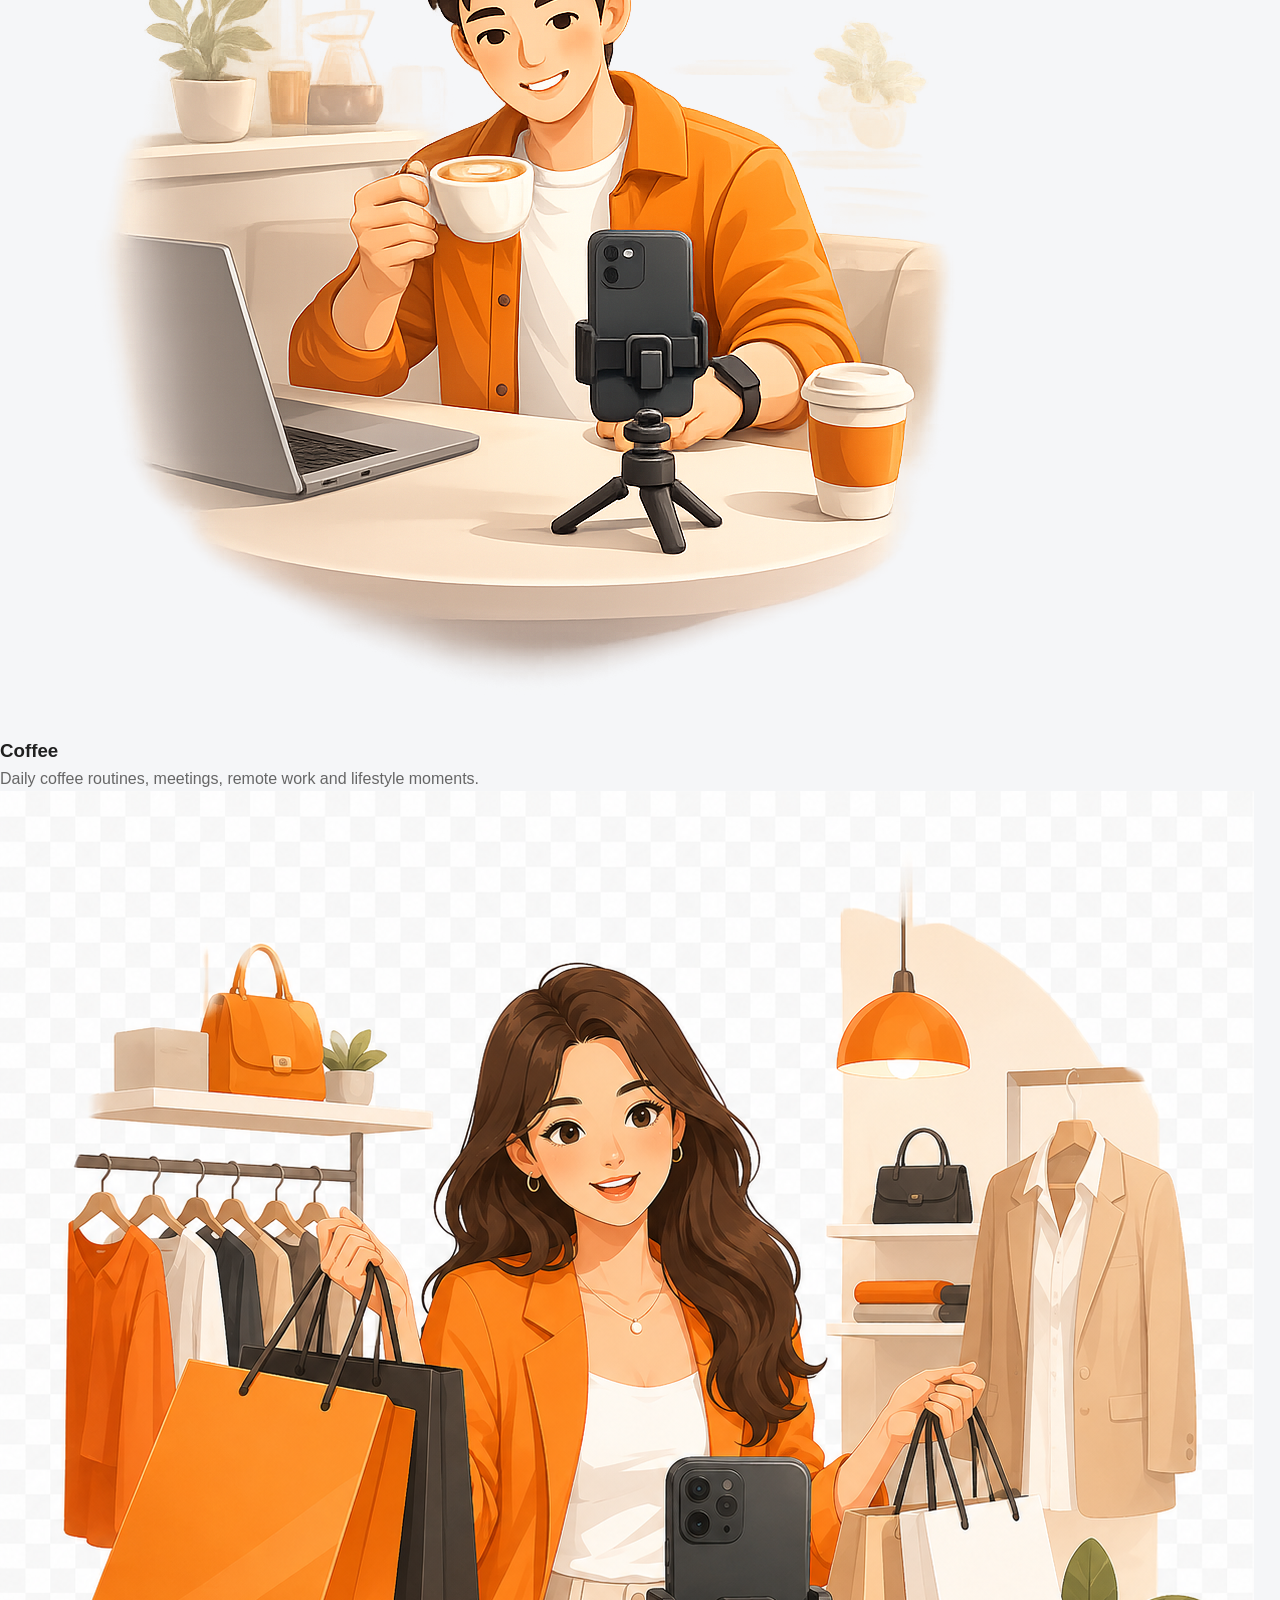
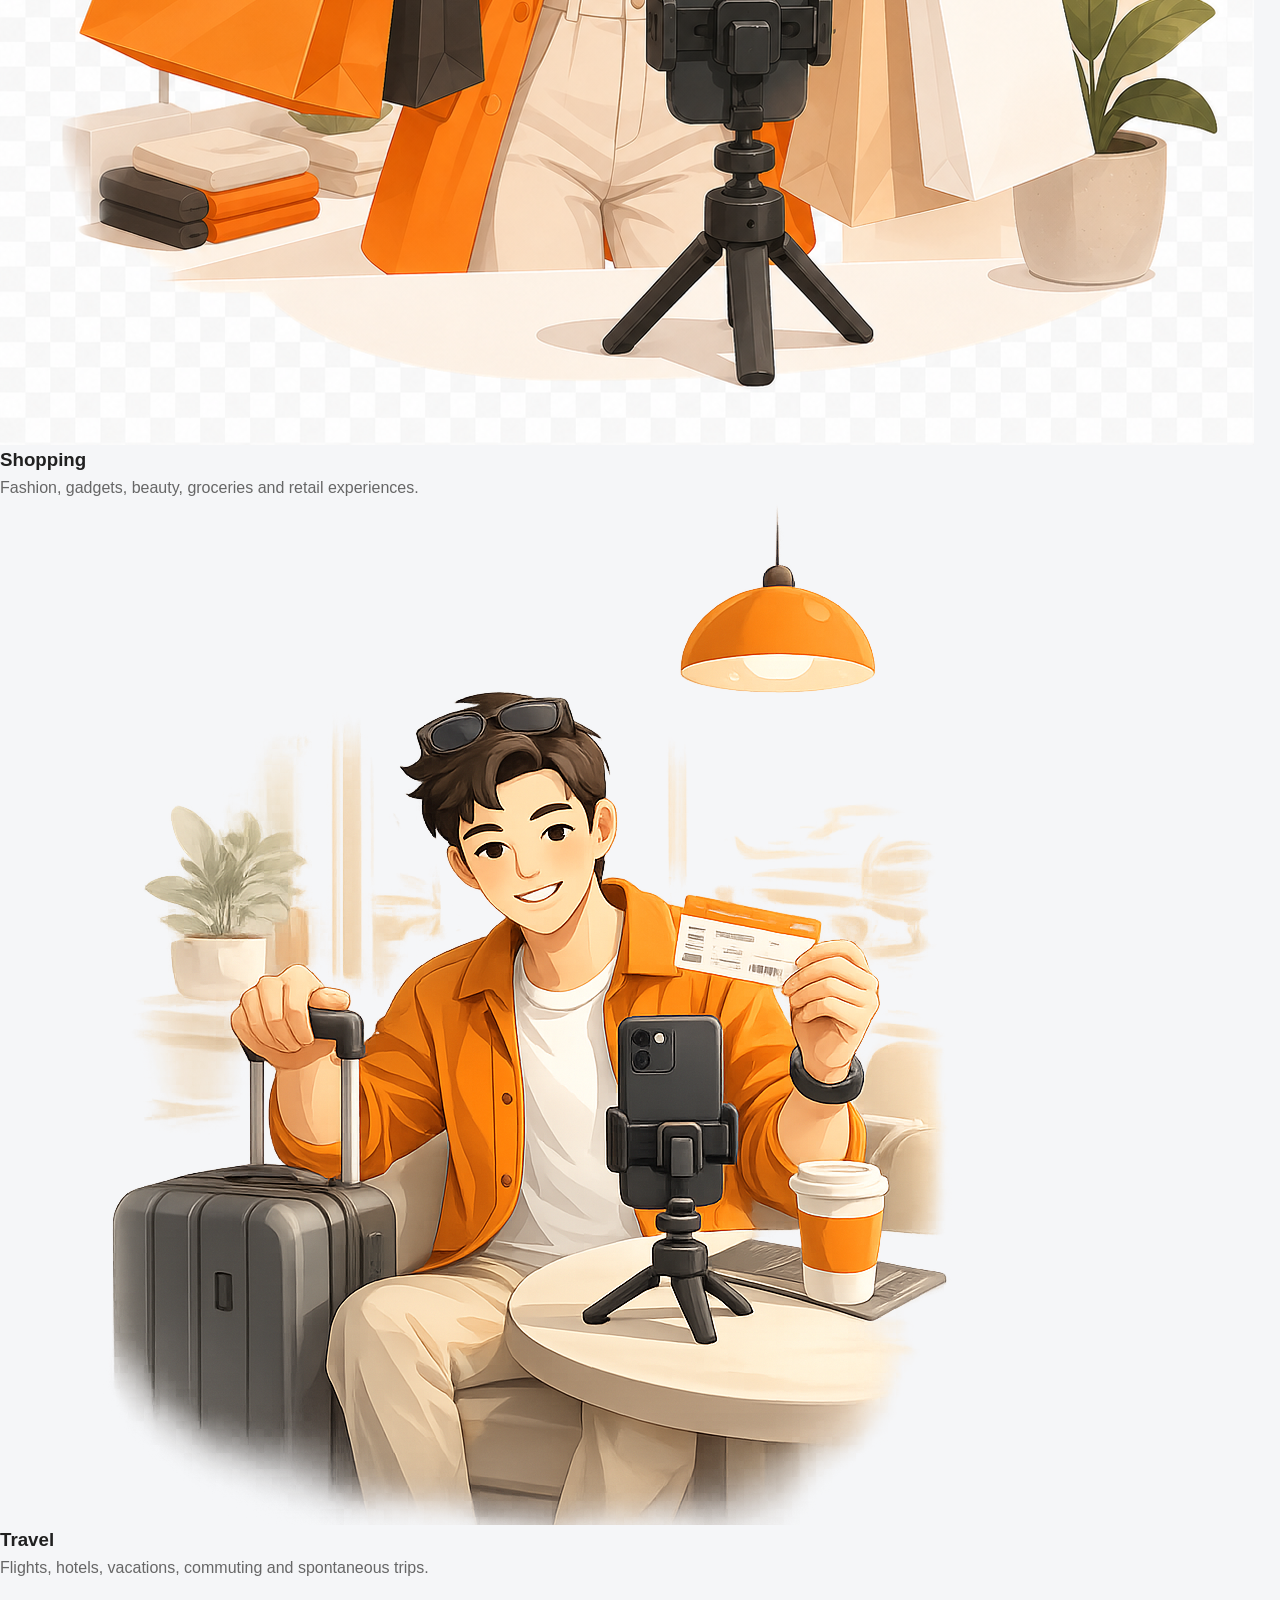
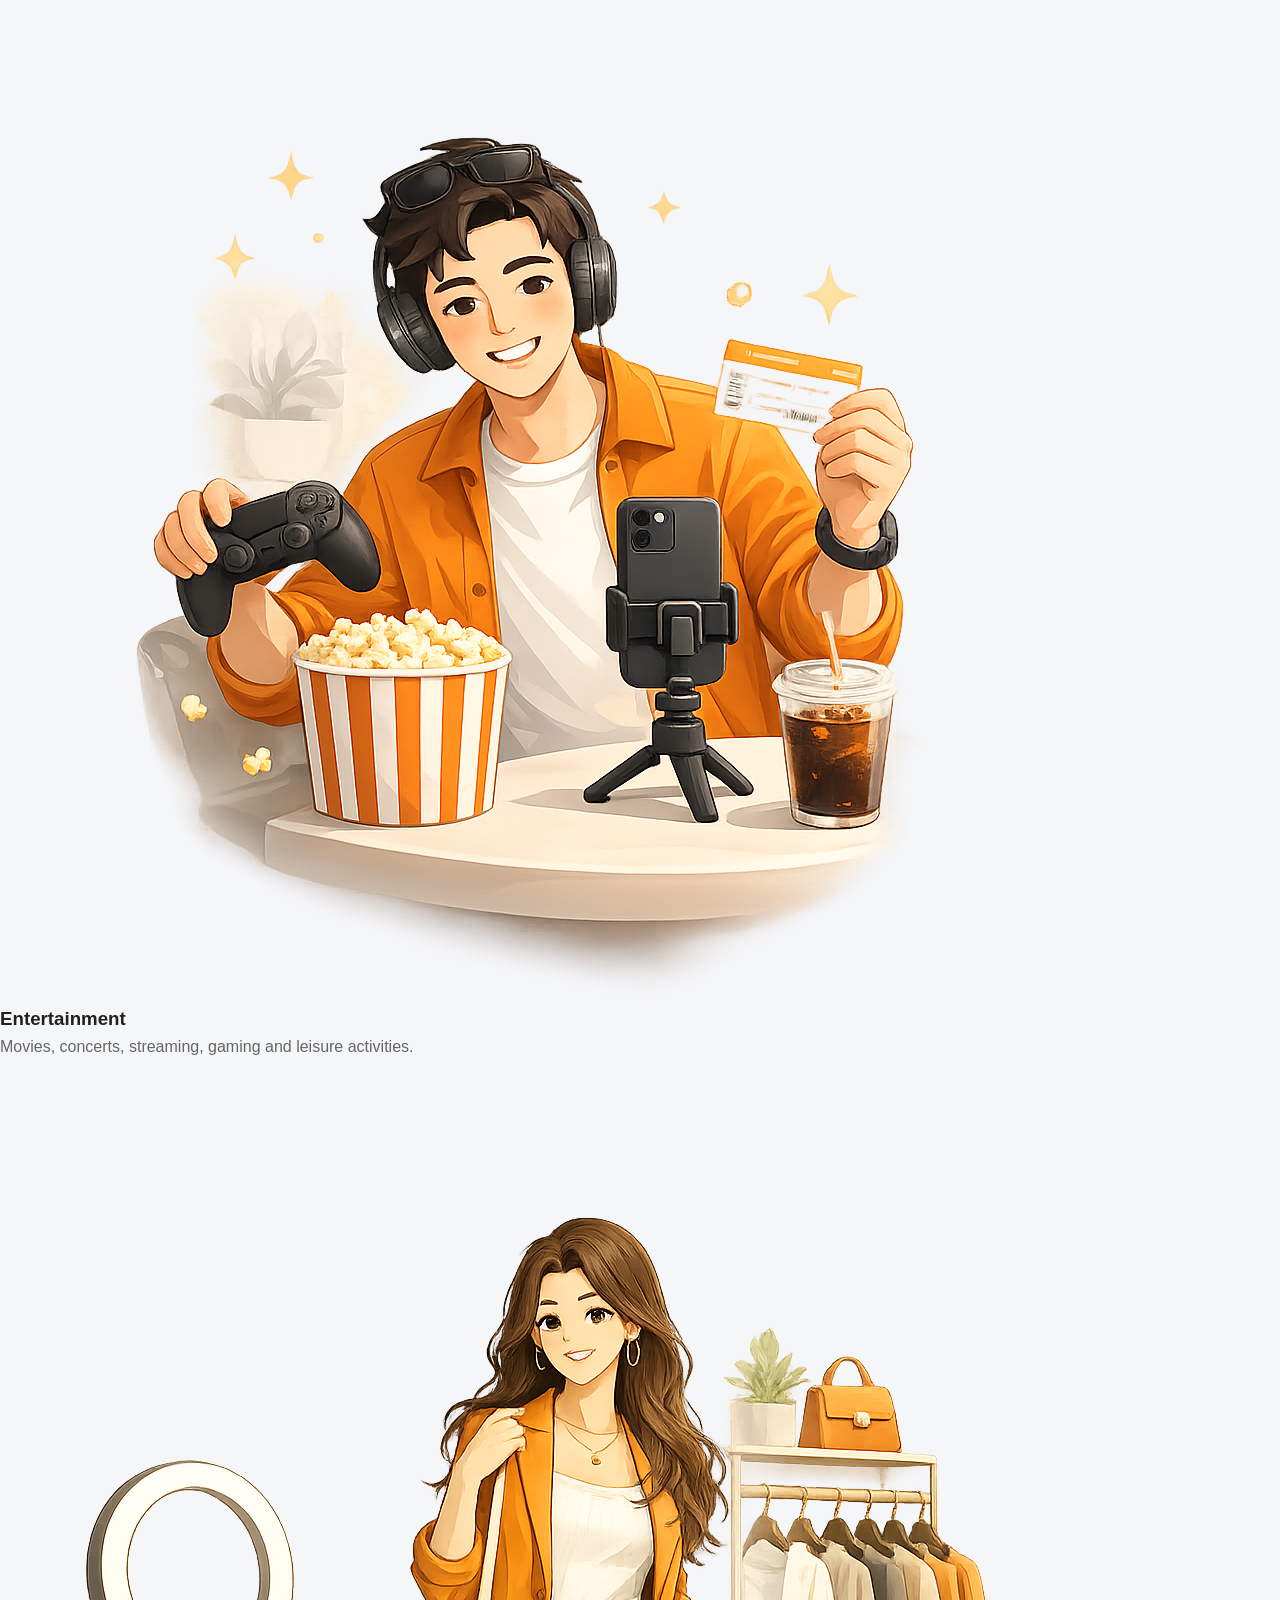
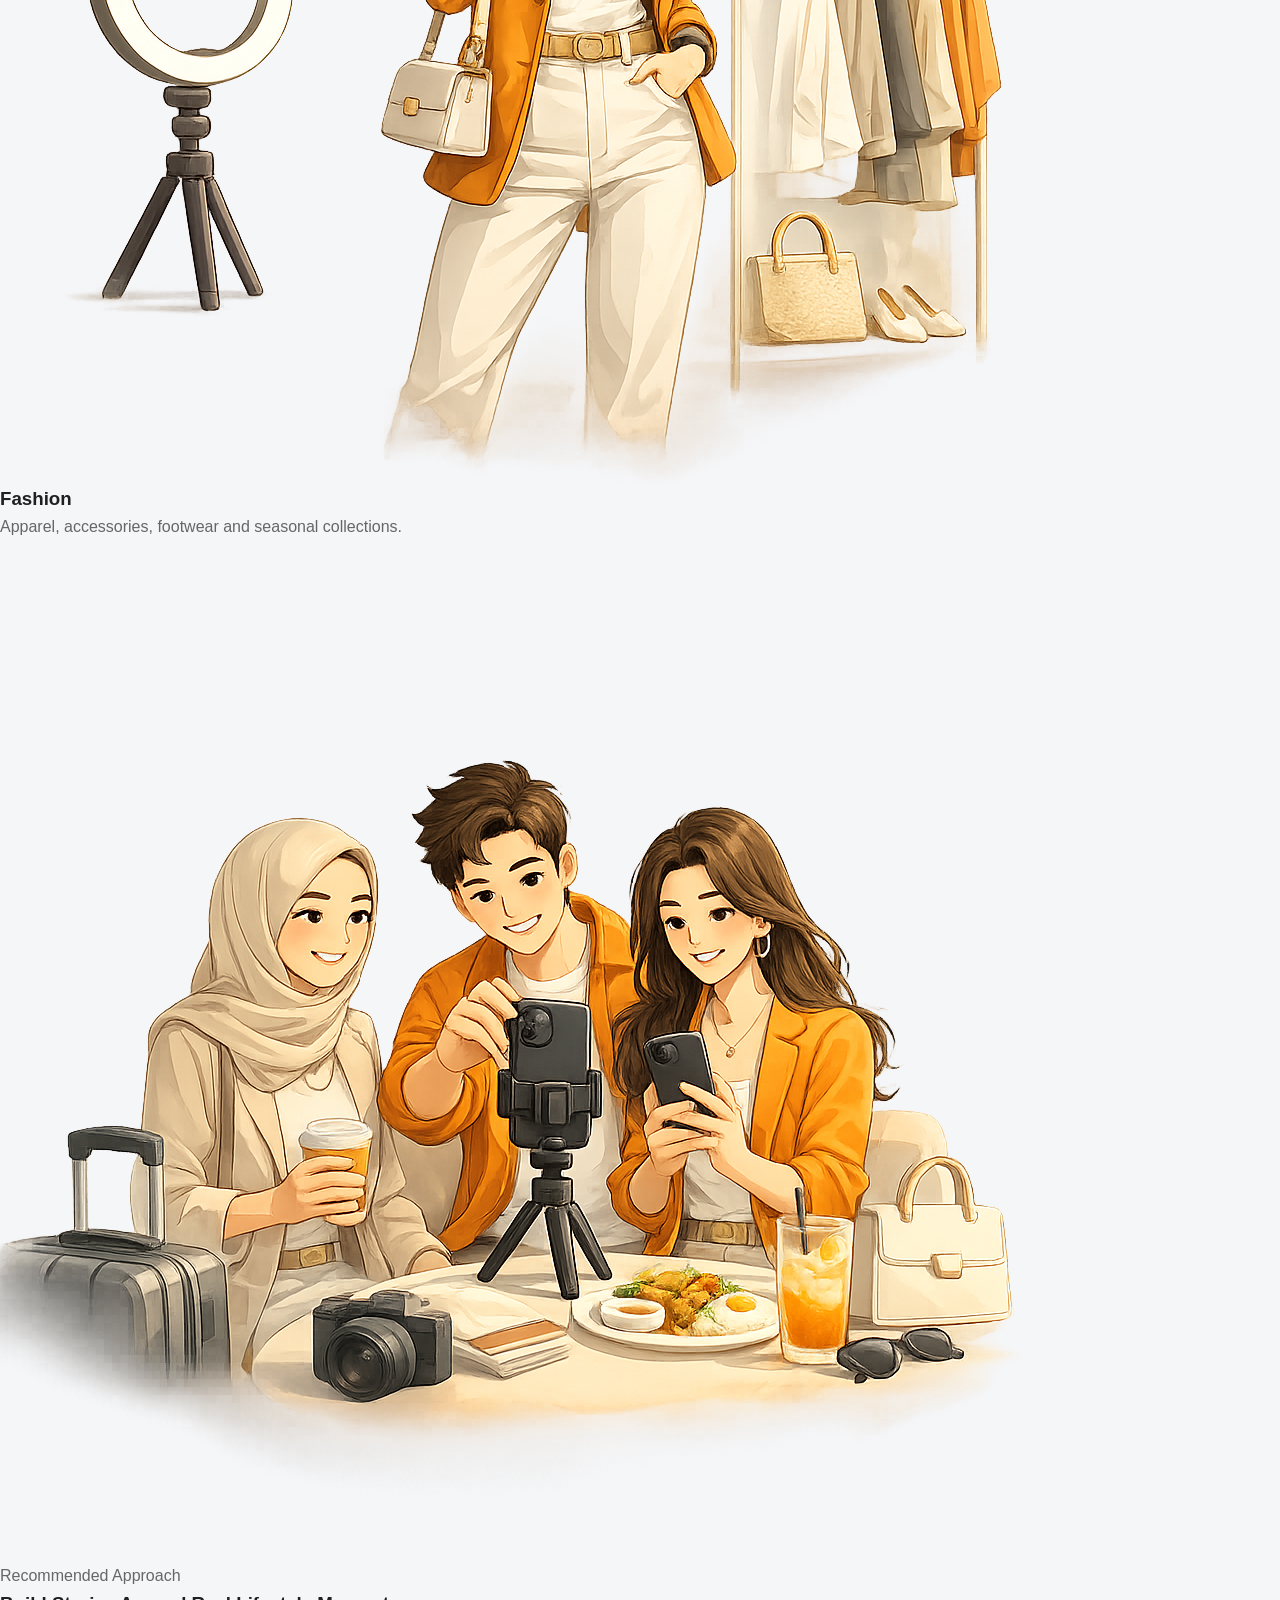
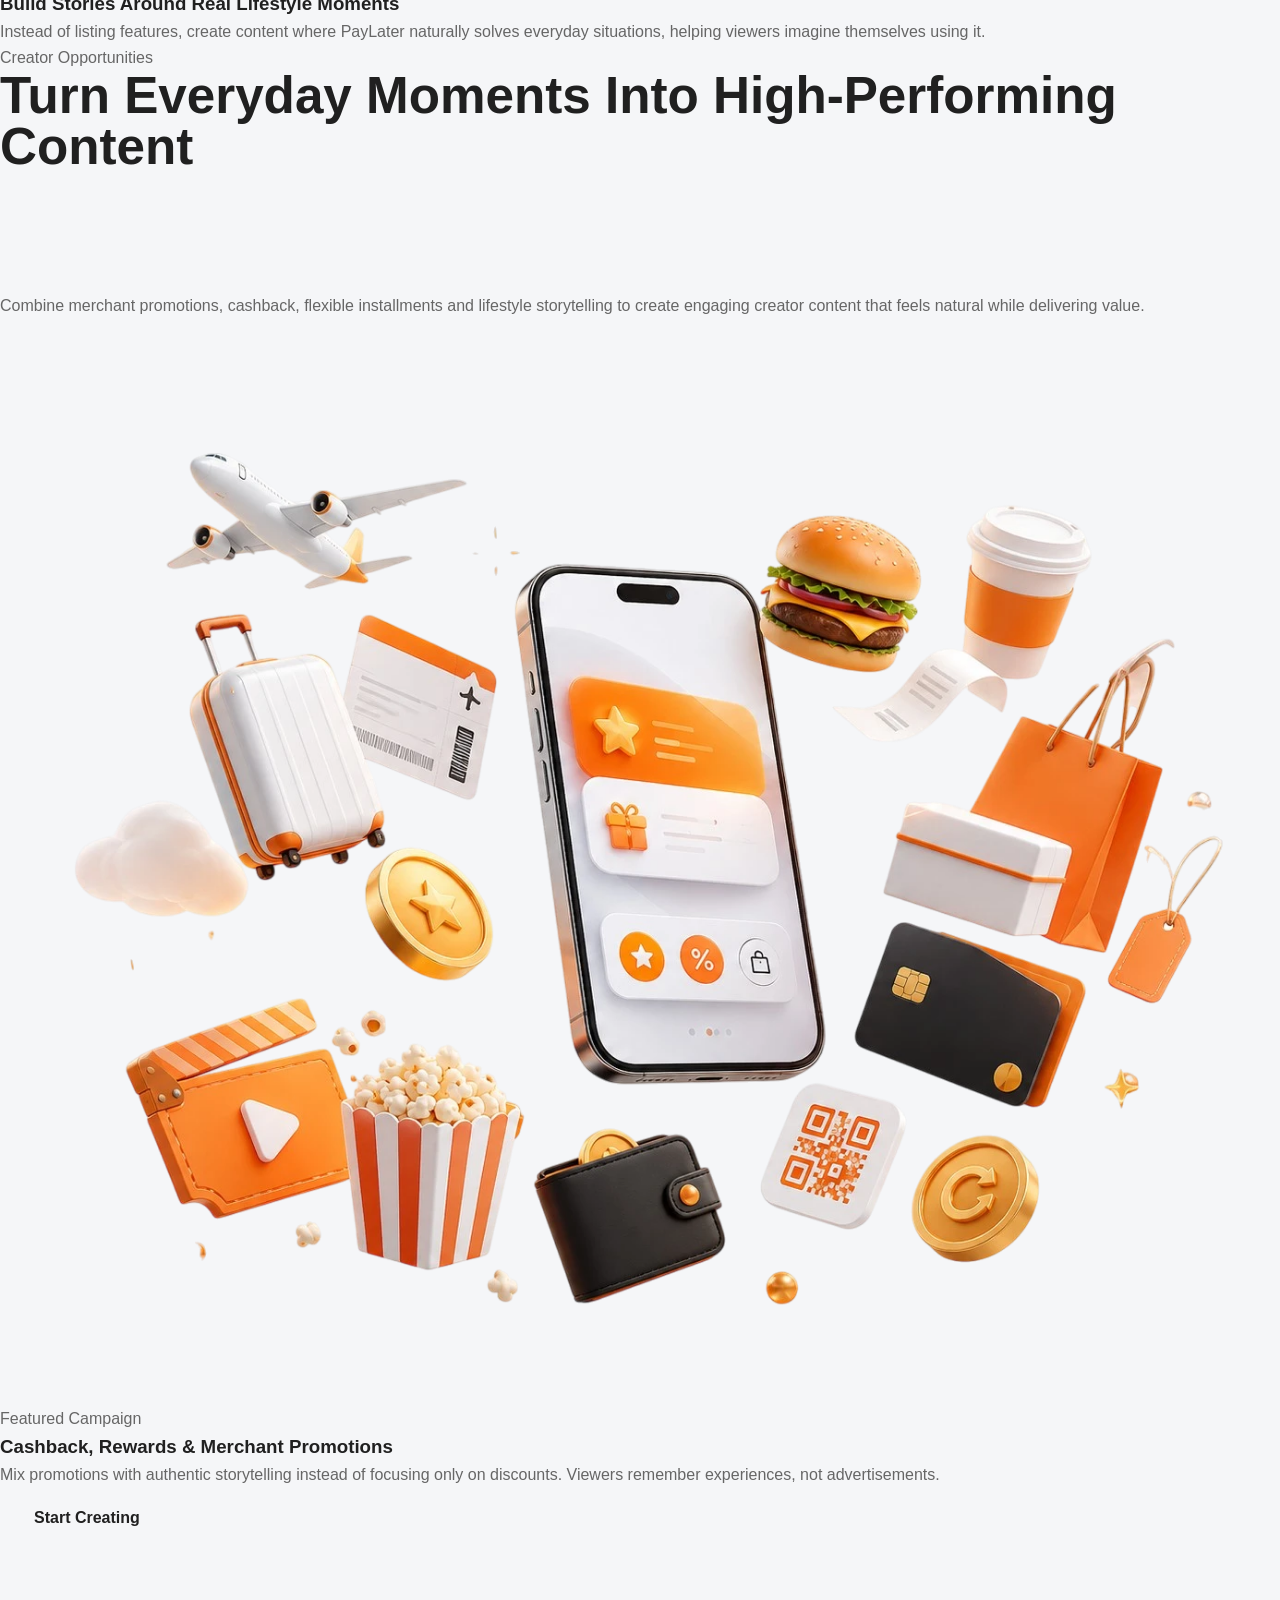
==== commit fa96910d: "Update index.html" ====
--- a/index.html
+++ b/index.html
@@ -1,1408 +1,341 @@
 <!DOCTYPE html>
 <html lang="en">
-
 <head>
-
-    <!-- ========================================= -->
-    <!-- META -->
-    <!-- ========================================= -->
-
-    <meta charset="UTF-8">
-
-    <meta
-        name="viewport"
-        content="width=device-width, initial-scale=1.0">
-
-    <meta
-        http-equiv="X-UA-Compatible"
-        content="IE=edge">
-
-    <title>
-        Allo Bank PayLater Creator Guidelines
-    </title>
-
-    <meta
-        name="description"
-        content="Official creator guideline for promoting Allo Bank PayLater. Learn best practices, creator rules, registration journey and promotional benefits.">
-
-    <!-- ========================================= -->
-    <!-- GOOGLE FONT -->
-    <!-- ========================================= -->
-
-    <link
-        rel="preconnect"
-        href="https://fonts.googleapis.com">
-
-    <link
-        rel="preconnect"
-        href="https://fonts.gstatic.com"
-        crossorigin>
-
-    <link
-        href="https://fonts.googleapis.com/css2?family=Inter:wght@300;400;500;600;700;800;900&display=swap"
-        rel="stylesheet">
-
-    <!-- ========================================= -->
-    <!-- CSS -->
-    <!-- ========================================= -->
-
-    <link
-        rel="stylesheet"
-        href="style.css">
-
+<meta charset="UTF-8" />
+<meta name="viewport" content="width=device-width, initial-scale=1.0" />
+<title>Allo Bank PayLater Creator Guidelines</title>
+<meta name="description" content="Official creator guideline for promoting Allo Bank PayLater. Rewards, best practices, content examples and registration journey." />
+<link rel="stylesheet" href="style.css" />
 </head>
-
 <body>
 
-<!-- ===================================================== -->
-<!-- PAGE -->
-<!-- ===================================================== -->
-
-<div class="page">
-
-<!-- ===================================================== -->
-<!-- NAVIGATION -->
-<!-- ===================================================== -->
-
-<header class="site-header">
-
-    <div class="container">
-
-        <nav class="main-nav">
-
-            <a
-                href="#"
-                class="brand">
-
-                <img
-                    src="assets/logos/allobank-logo.svg"
-                    alt="Allo Bank">
-
-            </a>
-
-            <ul class="main-nav__menu">
-
-                <li>
-                    <a href="#rule1">
-                        Authenticity
-                    </a>
-                </li>
-
-                <li>
-                    <a href="#rule2">
-                        Content
-                    </a>
-                </li>
-
-                <li>
-                    <a href="#rule3">
-                        Promotions
-                    </a>
-                </li>
-
-                <li>
-                    <a href="#journey">
-                        Registration
-                    </a>
-                </li>
-
-            </ul>
-
-            <a
-                href="#journey"
-                class="nav-cta">
-
-                Creator Guide
-
-            </a>
-
-        </nav>
-
-    </div>
-
+<header class="nav">
+  <a href="#" class="nav-logo">
+    <img src="https://bebuildbee.github.io/atallo/assets/logos/allobank-logo.svg" alt="Allo Bank" />
+  </a>
+  <nav class="nav-links">
+    <a href="#rewards">Rewards</a>
+    <a href="#videos">Examples</a>
+    <a href="#rule1">Authenticity</a>
+    <a href="#rule2">Content</a>
+    <a href="#journey">Registration</a>
+  </nav>
+  <a href="#journey" class="nav-cta">Creator Guide</a>
 </header>
 
-<!-- ===================================================== -->
-<!-- HERO -->
-<!-- ===================================================== -->
-
-<section class="hero">
-
-    <!-- Background -->
-
-    <img
-        src="assets/backgrounds/hero-background.webp"
-        alt=""
-        class="hero__background">
-
-    <!-- Decorative Orb -->
-
-    <img
-        src="assets/decorations/gradient-orb-orange.webp"
-        alt=""
-        class="hero__orb">
-
-    <div class="container">
-
-        <div class="hero__grid">
-
-            <!-- ===================================== -->
-            <!-- LEFT -->
-            <!-- ===================================== -->
-
-            <article class="hero__content">
-
-                <span class="hero__eyebrow">
-
-                    Creator Guideline
-
-                </span>
-
-                <h1>
-
-                    Create Better
-                    <span>PayLater Content</span>
-
-                </h1>
-
-                <p>
-
-                    Learn how to create authentic,
-                    engaging and high-performing
-                    Allo Bank PayLater content while
-                    following creator best practices.
-
-                </p>
-
-                <div class="hero__actions">
-
-                    <a
-                        href="#journey"
-                        class="btn btn--primary">
-
-                        Registration Journey
-
-                    </a>
-
-                    <a
-                        href="#rule1"
-                        class="btn btn--secondary">
-
-                        Learn More
-
-                    </a>
-
-                </div>
-
-                <div class="hero__stats">
-
-                    <article class="hero-stat">
-
-                        <strong>
-
-                            5 min
-
-                        </strong>
-
-                        <span>
-
-                            Registration
-
-                        </span>
-
-                    </article>
-
-                    <article class="hero-stat">
-
-                        <strong>
-
-                            Rp100M
-
-                        </strong>
-
-                        <span>
-
-                            Credit Limit
-
-                        </span>
-
-                    </article>
-
-                    <article class="hero-stat">
-
-                        <strong>
-
-                            500+
-
-                        </strong>
-
-                        <span>
-
-                            Merchants
-
-                        </span>
-
-                    </article>
-
-                </div>
-
-            </article>
-
-            <!-- ===================================== -->
-            <!-- RIGHT -->
-            <!-- ===================================== -->
-
-            <aside class="hero__visual">
-
-                <!-- Decorative Illustration -->
-
-                <img
-                    src="assets/illustrations/hero-success-composition.webp"
-                    alt=""
-                    class="hero__composition">
-
-                <!-- Phone -->
-
-                <div class="hero-phone">
-
-                    <img
-                        src="assets/effects/hero-phone-shadow.webp"
-                        alt=""
-                        class="hero-phone__shadow">
-
-                    <img
-                        src="assets/phones/hero-phone.webp"
-                        alt="Allo Bank Dashboard"
-                        class="hero-phone-image">
-
-                </div>
-
-                <!-- Floating Cards -->
-
-                <img
-                    src="assets/cards/floating-card-credit-limit.webp"
-                    alt=""
-                    class="floating-card floating-card--credit">
-
-                <img
-                    src="assets/cards/floating-card-cashback.webp"
-                    alt=""
-                    class="floating-card floating-card--cashback">
-
-                <img
-                    src="assets/cards/floating-card-reward.webp"
-                    alt=""
-                    class="floating-card floating-card--reward">
-
-            </aside>
-
+<main>
+
+  <!-- ============ HERO ============ -->
+  <section class="hero">
+    <img class="hero-bg" src="https://bebuildbee.github.io/atallo/assets/backgrounds/hero-background.webp" alt="" />
+    <img class="hero-orb" src="https://bebuildbee.github.io/atallo/assets/decorations/gradient-orb-orange.webp" alt="" />
+    <div class="hero-inner">
+      <div class="hero-copy">
+        <p class="eyebrow">Creator Guideline</p>
+        <h1>Create Better<br />PayLater Content</h1>
+        <p class="hero-sub">
+          Learn how to create authentic, engaging and high-performing
+          Allo Bank PayLater content while earning real rewards for it.
+        </p>
+        <div class="hero-actions">
+          <a href="#rewards" class="btn btn-primary">See Your Rewards</a>
+          <a href="#rule1" class="btn btn-ghost">Best Practice</a>
         </div>
-
-    </div>
-
-</section>
-<!-- ===================================================== -->
-<!-- RULES INTRO -->
-<!-- ===================================================== -->
-
-<section class="section-intro">
-
-    <div class="container">
-
-        <div class="section-heading">
-
-            <span class="section-heading__eyebrow">
-
-                Creator Best Practices
-
-            </span>
-
-            <h2>
-
-                Create Content That
-                Builds Trust
-
-            </h2>
-
-            <p>
-
-                Great creator content isn't just about selling.
-                It educates, inspires confidence, and helps audiences
-                understand how Allo Bank PayLater fits naturally into
-                everyday life.
-
-            </p>
-
+        <div class="hero-stats">
+          <div><strong>5 min</strong><span>Registration</span></div>
+          <div><strong>Rp100M</strong><span>Credit Limit</span></div>
+          <div><strong>20+</strong><span>Promotions</span></div>
         </div>
-
-    </div>
-
-</section>
-
-<!-- ===================================================== -->
-<!-- RULE 1 -->
-<!-- ===================================================== -->
-
-<section
-    id="rule1"
-    class="rule rule--alt">
-
-    <div class="container">
-
-        <div class="rule__grid">
-
-            <!-- ================================= -->
-            <!-- Illustration -->
-            <!-- ================================= -->
-
-            <figure class="rule__media">
-
-                <img
-                    src="assets/illustrations/hero-lifestyle-scene.webp"
-                    alt="Authentic creator illustration"
-                    class="rule__illustration">
-
-            </figure>
-
-            <!-- ================================= -->
-            <!-- Content -->
-            <!-- ================================= -->
-
-            <article class="rule__content">
-
-                <span class="rule__number">
-
-                    Rule 01
-
-                </span>
-
-                <h2>
-
-                    Authenticity
-                    Comes First
-
-                </h2>
-
-                <p>
-
-                    Audiences respond best to genuine experiences.
-                    Demonstrate how Allo Bank PayLater fits naturally
-                    into your own lifestyle instead of creating content
-                    that feels scripted or overly promotional.
-
-                </p>
-
-                <!-- ============================= -->
-                <!-- Checklist -->
-                <!-- ============================= -->
-
-                <div class="rule-checklist">
-
-                    <article class="check-item">
-
-                        <div class="check-item__icon">
-
-                            ✓
-
-                        </div>
-
-                        <div>
-
-                            <h3>
-
-                                Show Real Experiences
-
-                            </h3>
-
-                            <p>
-
-                                Share authentic moments instead of
-                                staged product demonstrations.
-
-                            </p>
-
-                        </div>
-
-                    </article>
-
-                    <article class="check-item">
-
-                        <div class="check-item__icon">
-
-                            ✓
-
-                        </div>
-
-                        <div>
-
-                            <h3>
-
-                                Explain the Benefits
-
-                            </h3>
-
-                            <p>
-
-                                Focus on how PayLater helps users,
-                                not simply what it offers.
-
-                            </p>
-
-                        </div>
-
-                    </article>
-
-                    <article class="check-item">
-
-                        <div class="check-item__icon">
-
-                            ✓
-
-                        </div>
-
-                        <div>
-
-                            <h3>
-
-                                Be Honest
-
-                            </h3>
-
-                            <p>
-
-                                Present information accurately and
-                                avoid exaggerated promises.
-
-                            </p>
-
-                        </div>
-
-                    </article>
-
-                </div>
-
-            </article>
-
-        </div>
-
-    </div>
-
-</section>
-<!-- ===================================================== -->
-<!-- RULE 2 -->
-<!-- ===================================================== -->
-
-<section
-    id="rule2"
-    class="rule">
-
-    <div class="container">
-
-        <div class="section-heading">
-
-            <span class="section-heading__eyebrow">
-
-                Lifestyle Content
-
-            </span>
-
-            <h2>
-
-                Showcase Everyday
-                Spending Moments
-
-            </h2>
-
-            <p>
-
-                Position Allo Bank PayLater as part of daily life.
-                Highlight relatable situations where flexible payments,
-                promotions, and cashback naturally create value.
-
-            </p>
-
-        </div>
-
-        <!-- ========================================= -->
-        <!-- CATEGORY GRID -->
-        <!-- ========================================= -->
-
-        <div class="feature-grid">
-
-            <!-- Dining -->
-
-            <article class="feature-card">
-
-                <img
-                    src="assets/icons/icon-dining.png"
-                    alt="Dining"
-                    class="feature-card__icon">
-
-                 <div class="feature-card__content">
-
-                    <h3>
-
-                        Dining
-
-                    </h3>
-
-                    <p>
-
-                        Restaurants, cafés, family meals,
-                        food delivery and weekend hangouts.
-
-                    </p>
-
-                 </div>
-
-            </article>
-
-            <!-- Coffee -->
-
-            <article class="feature-card">
-
-                <img
-                    src="assets/icons/icon-coffee.png"
-                    alt="Coffee"
-                    class="feature-card__icon">
-
-                 <div class="feature-card__content">
-
-                    <h3>
-
-                        Coffee
-
-                    </h3>
-
-                    <p>
-
-                        Daily coffee routines,
-                        meetings, remote work
-                        and lifestyle moments.
-
-                    </p>
-
-                 </div>
-
-            </article>
-
-            <!-- Shopping -->
-
-            <article class="feature-card">
-
-                <img
-                    src="assets/icons/icon-shopping.png"
-                    alt="Shopping"
-                    class="feature-card__icon">
-
-                 <div class="feature-card__content">
-
-                    <h3>
-
-                        Shopping
-
-                 <div class="feature-card__content">
-
-                    </h3>
-
-                    <p>
-
-                        Fashion,
-                        gadgets,
-                        beauty,
-                        groceries
-                        and retail experiences.
-
-                    </p>
-
-                 </div>
-
-            </article>
-
-            <!-- Travel -->
-
-            <article class="feature-card">
-
-                <img
-                    src="assets/icons/icon-travel.png"
-                    alt="Travel"
-                    class="feature-card__icon">
-
-                 <div class="feature-card__content">
-
-                    <h3>
-
-                        Travel
-
-                    </h3>
-
-                    <p>
-
-                        Flights,
-                        hotels,
-                        vacations,
-                        commuting
-                        and spontaneous trips.
-
-                    </p>
-
-                 </div>
-
-            </article>
-
-            <!-- Entertainment -->
-
-            <article class="feature-card">
-
-                <img
-                    src="assets/icons/icon-entertainment.png"
-                    alt="Entertainment"
-                    class="feature-card__icon">
-
-                 <div class="feature-card__content">
-
-                    <h3>
-
-                        Entertainment
-
-                    </h3>
-
-                    <p>
-
-                        Movies,
-                        concerts,
-                        streaming,
-                        gaming
-                        and leisure activities.
-
-                    </p>
-
-                 </div>
-
-            </article>
-
-            <!-- Fashion -->
-
-            <article class="feature-card">
-
-                <img
-                    src="assets/icons/icon-fashion.png
-"
-                    alt="Fashion"
-                    class="feature-card__icon">
-
-                 <div class="feature-card__content">
-
-                    <h3>
-
-                        Fashion
-
-                    </h3>
-
-                    <p>
-
-                        Apparel,
-                        accessories,
-                        footwear
-                        and seasonal collections.
-
-                    </p>
-
-                 </div>
-
-            </article>
-
-        </div>
-
-        <!-- ========================================= -->
-        <!-- PROMO HIGHLIGHT -->
-        <!-- ========================================= -->
-
-        <div class="rule-highlight">
-
-            <div class="rule-highlight__content">
-
-                <span>
-
-                    Recommended Approach
-
-                </span>
-
-                <h3>
-
-                    Build Stories Around Real Lifestyle Moments
-
-                </h3>
-
-                <p>
-
-                    Instead of listing features, create content where
-                    PayLater naturally solves everyday situations,
-                    helping viewers imagine themselves using it.
-
-                </p>
-
-            </div>
-
-            <figure class="rule-highlight__media">
-
-                <img
-                    src="assets/illustrations/assetsillustrationslifestyle-creators.webp"
-                    alt="Lifestyle Illustration">
-
-            </figure>
-
-        </div>
-
-    </div>
-
-</section>
-
-<!-- ===================================================== -->
-<!-- CREATOR OPPORTUNITIES -->
-<!-- ===================================================== -->
-
-<section
-    id="rule3"
-    class="opportunities">
-
-    <div class="container">
-
-        <div class="section-heading">
-
-            <span class="section-heading__eyebrow">
-
-                Creator Opportunities
-
-            </span>
-
-            <h2>
-
-                Turn Everyday Moments
-                Into High-Performing Content
-
-            </h2>
-
-            <p>
-
-                Combine merchant promotions, cashback,
-                flexible installments and lifestyle storytelling
-                to create engaging creator content that feels
-                natural while delivering value.
-
-            </p>
-
-        </div>
-
-        <!-- ========================================= -->
-        <!-- HERO BLOCK -->
-        <!-- ========================================= -->
-
-        <div class="opportunity-hero">
-
-            <div class="opportunity-hero__content">
-
-                <span class="hero-label">
-
-                    Featured Campaign
-
-                </span>
-
-                <h3>
-
-                    Cashback, Rewards &
-                    Merchant Promotions
-
-                </h3>
-
-                <p>
-
-                    Mix promotions with authentic
-                    storytelling instead of focusing only
-                    on discounts.
-
-                    Viewers remember experiences,
-                    not advertisements.
-
-                </p>
-
-                <a
-                    href="#journey"
-                    class="btn btn--primary">
-
-                    Start Creating
-
-                </a>
-
-            </div>
-
-            <figure class="opportunity-hero__media">
-
-                <img
-                    src="assets/illustrations/promo-section-illustration.webp"
-                    alt="Promotion Illustration">
-
-            </figure>
-
-        </div>
-
-        <!-- ========================================= -->
-        <!-- BENEFITS -->
-        <!-- ========================================= -->
-
-        <div class="benefits-grid">
-
-            <article class="benefit">
-
-                <img
-                    src="assets/cards/floating-card-credit-limit.webp"
-                    alt="">
-
-                <h3>
-
-                    Flexible Credit
-
-                </h3>
-
-                <p>
-
-                    Show audiences how PayLater helps
-                    spread payments comfortably.
-
-                </p>
-
-            </article>
-
-            <article class="benefit">
-
-                <img
-                    src="assets/cards/floating-card-cashback.webp"
-                    alt="">
-
-                <h3>
-
-                    Cashback Rewards
-
-                </h3>
-
-                <p>
-
-                    Highlight cashback benefits through
-                    genuine purchase experiences.
-
-                </p>
-
-            </article>
-
-            <article class="benefit">
-
-                <img
-                    src="assets/cards/floating-card-promo.webp"
-                    alt="">
-
-                <h3>
-
-                    Merchant Promotions
-
-                </h3>
-
-                <p>
-
-                    Feature real merchant offers
-                    that match your audience.
-
-                </p>
-
-            </article>
-
-        </div>
-
-        <!-- ========================================= -->
-        <!-- FEATURE STATS -->
-        <!-- ========================================= -->
-<!--
-        <div class="feature-stats-section">
-
-            <img
-                src="assets/cards/feature-stat-cards.webp"
-                alt="Statistics">
-
-        </div> -->
-
-        <!-- ========================================= -->
-        <!-- BENEFIT TILES -->
-        <!-- ========================================= -->
-
-        <div class="benefit-tiles-section">
-
-            <img
-                src="assets/cards/rule3-benefit-tiles.webp"
-                alt="Benefit Tiles">
-
-        </div>
-
-    </div>
-
-</section>
-
-<!-- ===================================================== -->
-<!-- REGISTRATION JOURNEY -->
-<!-- ===================================================== -->
-
-<section
-    id="journey"
-    class="journey">
-
-    <div class="container">
-
-        <!-- ========================================= -->
-        <!-- SECTION HEADING -->
-        <!-- ========================================= -->
-
-        <div class="section-heading">
-
-            <span class="section-heading__eyebrow">
-
-                Referral Code Usage
-
-            </span>
-
-            <h2>
-
-                How Your Code
-                Will Be Used in
-                3 Simple Steps
-
-            </h2>
-
-            <p>
-
-                Becoming an Allo Bank user will only takes
-                a few minutes. After Installing they will
-                complete the Allo Bank PayLater registration,
-                and become eligible to the +Rp100.000 rewards
-                shown as their balance!
-
-            </p>
-
-            <p>
-
-                <br/><strong> Eligible Users </strong>
-
-            </p>
-
-            <p>
-
-                Having Credit Limit >Rp1.000.000
-
-            </p>
-
-        </div>
-
-        <!-- ========================================= -->
-        <!-- HERO ILLUSTRATION -->
-        <!-- ========================================= -->
-<!--
-        <figure class="journey-hero">
-
-            <img
-                src="assets/illustrations/registration-journey-hero.webp"
-                alt="Registration Journey">
-
-        </figure> -->
-
-        <!-- ========================================= -->
-        <!-- TIMELINE -->
-        <!-- ========================================= -->
-
-        <div class="journey-timeline">
-
-            <img
-                src="assets/decorations/registration-flow-line.svg"
-                alt=""
-                class="journey-timeline__line">
-
-            <!-- ============================== -->
-            <!-- STEP 1 -->
-            <!-- ============================== -->
-
-            <article class="journey-step">
-
-                <div class="journey-phone">
-
-                    <img
-                        src="assets/phones/phone-referral-registration-1.webp"
-                        class="phone__frame"
-                        alt="Phone">
-
-                </div>
-
-                <span class="journey-step__number">
-
-                    01
-
-                </span>
-
-                <h3>
-
-                    Download
-                    Allo Bank
-
-                </h3>
-
-                <p>
-
-                    User opens Allo Bank,
-                    go to Allo Bank PayLater page.
-
-                </p>
-
-            </article>
-
-            <!-- ============================== -->
-            <!-- STEP 2 -->
-            <!-- ============================== -->
-
-            <article class="journey-step">
-
-                <div class="journey-phone">
-
-                    <img
-                        src="assets/phones/phone-referral-registration-2.webp"
-                        class="phone__frame"
-                        alt="Phone">
-
-                </div>
-
-                <span class="journey-step__number">
-
-                    02
-
-                </span>
-
-                <h3>
-
-                    Verify
-                    Your Identity
-
-                </h3>
-
-                <p>
-
-                    They'll go to the referral
-                    section in the page.
-
-                </p>
-
-            </article>
-
-            <!-- ============================== -->
-            <!-- STEP 3 -->
-            <!-- ============================== -->
-
-            <article class="journey-step">
-
-                <div class="journey-phone">
-
-                    <img
-                        src="assets/phones/phone-referral-registration-3.webp"
-                        class="phone__frame"
-                        alt="Phone">
-
-                </div>
-
-                <span class="journey-step__number">
-
-                    03
-
-                </span>
-
-                <h3>
-
-                    Activate
-                    PayLater
-
-                </h3>
-
-                <p>
-
-                    During registration process,
-                    they'll add your referral code
-                    to the field.
-
-                </p>
-
-            </article>
-
-        </div>
-
-        <!-- ========================================= -->
-        <!-- CTA -->
-        <!-- ========================================= -->
-
-        <div class="journey-cta">
-
-            <a
-                href="#"
-                class="btn btn--primary">
-
-                Join as Allo Bank Creator
-
-            </a>
-
-        </div>
-
-    </div>
-
-</section>
-
-<!-- ===================================================== -->
-<!-- BONUS -->
-<!-- ===================================================== -->
-
-<section
-    id="bonus"
-    class="bonus">
-
-    <div class="container">
-
-        <div class="bonus__wrapper">
-
-            <!-- ========================================= -->
-            <!-- LEFT -->
-            <!-- ========================================= -->
-
-            <article class="bonus__content">
-
-                <span class="section-heading__eyebrow">
-
-                    New User Bonus
-
-                </span>
-
-                <h2>
-
-                    Start Using
-                    Allo Bank and
-                    Enjoy Our Promo!
-
-                </h2>
-
-                <p>
-
-                    Register your Allo Bank account,
-                    activate PayLater, complete your
-                    first eligible transaction and enjoy
-                    exclusive cashback, rewards and
-                    special merchant promotions.
-
-                </p>
-
-                <ul class="bonus__list">
-
-                    <li>
-
-                        Cashback Rewards
-
-                    </li>
-
-                    <li>
-
-                        Flexible Installments
-
-                    </li>
-
-                    <li>
-
-                        Exclusive Merchant Promotions
-
-                    </li>
-
-                    <li>
-
-                        Instant Digital Registration
-
-                    </li>
-
-                </ul>
-
-                <div class="bonus__actions">
-
-                    <a
-                        href="#journey"
-                        class="btn btn--primary">
-
-                        Register Now
-
-                    </a>
-
-                    <a
-                        href="#rule3"
-                        class="btn btn--secondary">
-
-                        View Promotions
-
-                    </a>
-
-                </div>
-
-            </article>
-
-            <!-- ========================================= -->
-            <!-- RIGHT -->
-            <!-- ========================================= -->
-
-            <aside class="bonus__visual">
-
-                <img
-                    src="assets/illustrations/bonus-gift-box.webp"
-                    alt="Bonus Gift"
-                    class="bonus__gift">
-
-                <img
-                    src="assets/illustrations/bonus-coins.webp"
-                    alt=""
-                    class="bonus__coins">
-
-            </aside>
-
-        </div>
-
-    </div>
-
-</section>
-
-<!-- ===================================================== -->
-<!-- FINAL CTA -->
-<!-- ===================================================== -->
-
-<section class="final-cta">
-
-    <div class="container">
-
-        <div class="final-cta__wrapper">
-
-            <article class="final-cta__content">
-
-                <span class="section-heading__eyebrow">
-
-                    Ready to Start?
-
-                </span>
-
-                <h2>
-
-                    Create Better Content.
-                    Earn More Rewards.
-
-                </h2>
-
-                <p>
-
-                    Follow the creator guidelines,
-                    register for Allo Bank PayLater,
-                    and start creating authentic
-                    content that audiences trust.
-
-                </p>
-
-                <a
-                    href="#journey"
-                    class="btn btn--primary">
-
-                    Start Registration
-
-                </a>
-
-            </article>
-
-            <figure class="final-cta__media">
-
-                <img
-                    src="assets/illustrations/final-cta-illustration.webp"
-                    alt="Final CTA">
-
-            </figure>
-
-        </div>
-
-    </div>
-
-</section>
-
-<!-- ===================================================== -->
-<!-- FOOTER -->
-<!-- ===================================================== -->
-
-<footer class="site-footer">
-
-    <div class="container">
-
-        <div class="site-footer__top">
-
-            <img
-                src="assets/logos/allobank-logo.svg"
-                alt="Allo Bank"
-                class="site-footer__logo">
-
-            <p>
-
-                Official creator guideline for
-                Allo Bank PayLater.
-
-            </p>
-
-        </div>
-
-        <div class="site-footer__bottom">
-
-            <span>
-
-                © 2026 Allo Bank.
-                All Rights Reserved.
-
-            </span>
-
-            <nav>
-
-                <a href="#">
-
-                    Privacy
-
-                </a>
-
-                <a href="#">
-
-                    Terms
-
-                </a>
-
-                <a href="#journey">
-
-                    Registration
-
-                </a>
-
-            </nav>
-
-        </div>
-
-    </div>
-
+      </div>
+      <div class="hero-visual">
+        <img class="hero-phone-shadow" src="https://bebuildbee.github.io/atallo/assets/effects/hero-phone-shadow.webp" alt="" />
+        <img class="hero-phone" src="https://bebuildbee.github.io/atallo/assets/phones/hero-phone.webp" alt="Allo Bank Dashboard" />
+        <img class="floating-card fc-1" src="https://bebuildbee.github.io/atallo/assets/cards/floating-card-credit-limit.webp" alt="" />
+        <img class="floating-card fc-2" src="https://bebuildbee.github.io/atallo/assets/cards/floating-card-cashback.webp" alt="" />
+        <img class="floating-card fc-3" src="https://bebuildbee.github.io/atallo/assets/cards/floating-card-reward.webp" alt="" />
+      </div>
+    </div>
+  </section>
+
+  <!-- ============ REWARDS (WIIFT — moved above the fold) ============ -->
+  <section id="rewards" class="section rewards-section">
+    <p class="eyebrow">What You'll Earn</p>
+    <h2>Get Paid For Every Real Referral</h2>
+    <p class="section-intro">
+      Both sides of the referral get rewarded — straight to their account
+      balance, on a fixed weekly schedule.
+    </p>
+
+    <div class="rewards-grid">
+      <div class="reward-card reward-card--creator">
+        <span class="reward-tag">You, the Creator</span>
+        <p class="reward-amount">Rp150.000</p>
+        <p class="reward-desc">For every referral who becomes eligible.</p>
+      </div>
+      <div class="reward-plus">+</div>
+      <div class="reward-card reward-card--user">
+        <span class="reward-tag">Their New Referral</span>
+        <p class="reward-amount">Rp100.000</p>
+        <p class="reward-desc">For the friend they bring in.</p>
+      </div>
+    </div>
+
+    <div class="reward-conditions">
+      <div class="condition">
+        <span class="condition-icon">✓</span>
+        <p>Referred user reaches a minimum credit limit of <strong>Rp1.000.000</strong></p>
+      </div>
+      <div class="condition">
+        <span class="condition-icon">✓</span>
+        <p>Both rewards land as <strong>account balance</strong> automatically</p>
+      </div>
+      <div class="condition">
+        <span class="condition-icon condition-icon--day">W</span>
+        <p>Payouts are processed every <strong>Wednesday</strong></p>
+      </div>
+    </div>
+  </section>
+
+  <!-- ============ VIDEO EXAMPLES (moved above the fold) ============ -->
+  <section id="videos" class="section video-section">
+    <p class="eyebrow">Content Examples</p>
+    <h2>See It In Action</h2>
+    <p class="section-intro">
+      Real examples from our KOLs — this is the tone and format that performs.
+    </p>
+
+    <div class="video-grid">
+      <div class="video-card">
+        <blockquote class="tiktok-embed"
+          cite="https://www.tiktok.com/@beblitzbee/video/7663514937964170517"
+          data-video-id="7663514937964170517"
+          style="max-width: 325px; min-width: 260px; margin: 0 auto;">
+          <section>
+            <a target="_blank" href="https://www.tiktok.com/@beblitzbee/video/7663514937964170517">@beblitzbee</a>
+          </section>
+        </blockquote>
+        <span class="video-category">Coffee</span>
+        <p class="video-caption">Finding an easy 50% promo on coffee &amp; food — and stacking a referral bonus on top.</p>
+      </div>
+
+      <div class="video-card">
+        <blockquote class="tiktok-embed"
+          cite="https://www.tiktok.com/@nopikikie23/video/7665957421235424533"
+          data-video-id="7665957421235424533"
+          style="max-width: 325px; min-width: 260px; margin: 0 auto;">
+          <section>
+            <a target="_blank" href="https://www.tiktok.com/@nopikikie23/video/7665957421235424533">@nopikikie23</a>
+          </section>
+        </blockquote>
+        <span class="video-category">Dining</span>
+        <p class="video-caption">A simple 3-step walkthrough: download, activate PayLater, use a referral code — dining discount + bonus balance.</p>
+      </div>
+    </div>
+  </section>
+
+  <!-- ============ RULE 01 — AUTHENTICITY ============ -->
+  <section id="rule1" class="section rule-section">
+    <div class="rule-media">
+      <img src="https://bebuildbee.github.io/atallo/assets/illustrations/hero-lifestyle-scene.webp" alt="Authentic creator illustration" />
+    </div>
+    <div class="rule-copy">
+      <p class="eyebrow">Rule 01</p>
+      <h2>Authenticity Comes First</h2>
+      <p class="section-intro">
+        Audiences respond best to genuine experiences. Demonstrate how Allo
+        Bank PayLater fits naturally into your own lifestyle instead of
+        creating content that feels scripted or overly promotional.
+      </p>
+      <ul class="checklist">
+        <li><strong>Show Real Experiences</strong> — Share authentic moments instead of staged product demonstrations.</li>
+        <li><strong>Explain the Benefits</strong> — Focus on how PayLater helps users, not simply what it offers.</li>
+        <li><strong>Be Honest</strong> — Present information accurately and avoid exaggerated promises.</li>
+      </ul>
+    </div>
+  </section>
+
+  <!-- ============ RULE 02 — LIFESTYLE CONTENT ============ -->
+  <section id="rule2" class="section lifestyle-section">
+    <p class="eyebrow">Lifestyle Content</p>
+    <h2>Showcase Everyday Spending Moments</h2>
+    <p class="section-intro">
+      Position Allo Bank PayLater as part of daily life. Highlight relatable
+      situations where flexible payments, promotions, and cashback naturally
+      create value.
+    </p>
+
+    <div class="category-grid">
+      <div class="category-tile">
+        <img src="https://bebuildbee.github.io/atallo/assets/icons/icon-dining.png" alt="Dining" />
+        <h3>Dining</h3>
+        <p>Restaurants, cafés, family meals, food delivery and weekend hangouts.</p>
+      </div>
+      <div class="category-tile">
+        <img src="https://bebuildbee.github.io/atallo/assets/icons/icon-coffee.png" alt="Coffee" />
+        <h3>Coffee</h3>
+        <p>Daily coffee routines, meetings, remote work and lifestyle moments.</p>
+      </div>
+      <div class="category-tile">
+        <img src="https://bebuildbee.github.io/atallo/assets/icons/icon-shopping.png" alt="Shopping" />
+        <h3>Shopping</h3>
+        <p>Fashion, gadgets, beauty, groceries and retail experiences.</p>
+      </div>
+      <div class="category-tile">
+        <img src="https://bebuildbee.github.io/atallo/assets/icons/icon-travel.png" alt="Travel" />
+        <h3>Travel</h3>
+        <p>Flights, hotels, vacations, commuting and spontaneous trips.</p>
+      </div>
+      <div class="category-tile">
+        <img src="https://bebuildbee.github.io/atallo/assets/icons/icon-entertainment.png" alt="Entertainment" />
+        <h3>Entertainment</h3>
+        <p>Movies, concerts, streaming, gaming and leisure activities.</p>
+      </div>
+      <div class="category-tile">
+        <img src="https://bebuildbee.github.io/atallo/assets/icons/icon-fashion.png" alt="Fashion" />
+        <h3>Fashion</h3>
+        <p>Apparel, accessories, footwear and seasonal collections.</p>
+      </div>
+    </div>
+
+    <div class="approach-banner">
+      <img src="https://bebuildbee.github.io/atallo/assets/illustrations/assetsillustrationslifestyle-creators.webp" alt="Lifestyle Illustration" />
+      <div>
+        <p class="eyebrow">Recommended Approach</p>
+        <h3>Build Stories Around Real Lifestyle Moments</h3>
+        <p>Instead of listing features, create content where PayLater naturally solves everyday situations, helping viewers imagine themselves using it.</p>
+      </div>
+    </div>
+  </section>
+
+  <!-- ============ CREATOR OPPORTUNITIES ============ -->
+  <section id="rule3" class="section opportunities-section">
+    <p class="eyebrow">Creator Opportunities</p>
+    <h2>Turn Everyday Moments Into High-Performing Content</h2>
+    <p class="section-intro">
+      Combine merchant promotions, cashback, flexible installments and
+      lifestyle storytelling to create engaging creator content that feels
+      natural while delivering value.
+    </p>
+
+    <div class="featured-campaign">
+      <img src="https://bebuildbee.github.io/atallo/assets/illustrations/promo-section-illustration.webp" alt="Promotion Illustration" />
+      <div>
+        <p class="eyebrow">Featured Campaign</p>
+        <h3>Cashback, Rewards &amp; Merchant Promotions</h3>
+        <p>Mix promotions with authentic storytelling instead of focusing only on discounts. Viewers remember experiences, not advertisements.</p>
+        <a href="#journey" class="btn btn-primary">Start Creating</a>
+      </div>
+    </div>
+
+    <div class="benefit-grid">
+      <div class="benefit-card">
+        <img src="https://bebuildbee.github.io/atallo/assets/cards/floating-card-credit-limit.webp" alt="" />
+        <h3>Flexible Credit</h3>
+        <p>Show audiences how PayLater helps spread payments comfortably.</p>
+      </div>
+      <div class="benefit-card">
+        <img src="https://bebuildbee.github.io/atallo/assets/cards/floating-card-cashback.webp" alt="" />
+        <h3>Cashback Rewards</h3>
+        <p>Highlight cashback benefits through genuine purchase experiences.</p>
+      </div>
+      <div class="benefit-card">
+        <img src="https://bebuildbee.github.io/atallo/assets/cards/floating-card-promo.webp" alt="" />
+        <h3>Merchant Promotions</h3>
+        <p>Feature real merchant offers that match your audience.</p>
+      </div>
+    </div>
+  </section>
+
+  <!-- ============ REFERRAL CODE / REGISTRATION JOURNEY ============ -->
+  <section id="journey" class="section journey-section">
+    <p class="eyebrow">Referral Code Usage</p>
+    <h2>How Your Code Will Be Used in 3 Simple Steps</h2>
+    <p class="section-intro">
+      Becoming an Allo Bank user only takes a few minutes. After installing,
+      they'll complete the Allo Bank PayLater registration — and both of you
+      become eligible for rewards once their credit limit clears
+      <strong>Rp1.000.000</strong>.
+    </p>
+
+    <div class="steps">
+      <div class="step">
+        <img src="https://bebuildbee.github.io/atallo/assets/phones/phone-referral-registration-1.webp" alt="Phone" />
+        <span class="step-num">01</span>
+        <h3>Download Allo Bank</h3>
+        <p>User opens Allo Bank, goes to the Allo Bank PayLater page.</p>
+      </div>
+      <div class="step">
+        <img src="https://bebuildbee.github.io/atallo/assets/phones/phone-referral-registration-2.webp" alt="Phone" />
+        <span class="step-num">02</span>
+        <h3>Go To PayLater Page</h3>
+        <p>They'll go to the referral section in the page.</p>
+      </div>
+      <div class="step">
+        <img src="https://bebuildbee.github.io/atallo/assets/phones/phone-referral-registration-3.webp" alt="Phone" />
+        <span class="step-num">03</span>
+        <h3>Use Your Referral Code</h3>
+        <p>During registration, they'll add your referral code to the field.</p>
+      </div>
+    </div>
+
+    <a href="https://ads-influencer.vercel.app/" class="btn btn-primary btn-lg">Join as Allo Bank Creator</a>
+  </section>
+
+  <!-- ============ NEW USER BONUS ============ -->
+  <section class="section bonus-section">
+    <div class="bonus-copy">
+      <p class="eyebrow">New User Bonus</p>
+      <h2>Start Using Allo Bank and Enjoy Our Promo!</h2>
+      <p class="section-intro">
+        Register your Allo Bank account, activate PayLater, complete your
+        first eligible transaction and enjoy exclusive cashback, rewards and
+        special merchant promotions.
+      </p>
+      <ul class="tag-list">
+        <li>Cashback Rewards</li>
+        <li>Flexible Installments</li>
+        <li>Exclusive Merchant Promotions</li>
+        <li>Instant Digital Registration</li>
+      </ul>
+      <div class="hero-actions">
+        <a href="our-promotions.html" class="btn btn-primary">Our Promotions</a>
+      </div>
+    </div>
+    <div class="bonus-media">
+      <img src="https://bebuildbee.github.io/atallo/assets/illustrations/bonus-gift-box.webp" alt="Bonus Gift" />
+      <img class="bonus-coins" src="https://bebuildbee.github.io/atallo/assets/illustrations/bonus-coins.webp" alt="" />
+    </div>
+  </section>
+
+  <!-- ============ FINAL CTA ============ -->
+  <section class="section final-cta-section">
+    <div>
+      <p class="eyebrow">Ready to Start?</p>
+      <h2>Create Better Content. Earn More Rewards.</h2>
+      <p class="section-intro">
+        Follow the creator guidelines, register for Allo Bank PayLater, and
+        start creating authentic content that audiences trust.
+      </p>
+      <a href="https://ads-influencer.vercel.app/" class="btn btn-primary btn-lg">Start Registration</a>
+    </div>
+    <img src="https://bebuildbee.github.io/atallo/assets/illustrations/final-cta-illustration.webp" alt="Final CTA" />
+  </section>
+
+</main>
+
+<footer class="footer">
+  <img src="https://bebuildbee.github.io/atallo/assets/logos/allobank-logo.svg" alt="Allo Bank" class="footer-logo" />
+  <p>Official creator guideline for Allo Bank PayLater.</p>
+  <p class="footer-copy">© 2026 Allo Bank. All Rights Reserved.</p>
+  <div class="footer-links">
+    <a href="#">Privacy</a>
+    <a href="#">Terms</a>
+    <a href="#journey">Registration</a>
+  </div>
+  <a href="#top" class="back-to-top" aria-label="Back to top">↑</a>
 </footer>
 
-</div>
-
-<button
-class="back-to-top"
-aria-label="Back to top">
-
-↑
-
-</button>
-
+<script async src="https://www.tiktok.com/embed.js"></script>
 <script src="script.js"></script>
-
 </body>
-
 </html>
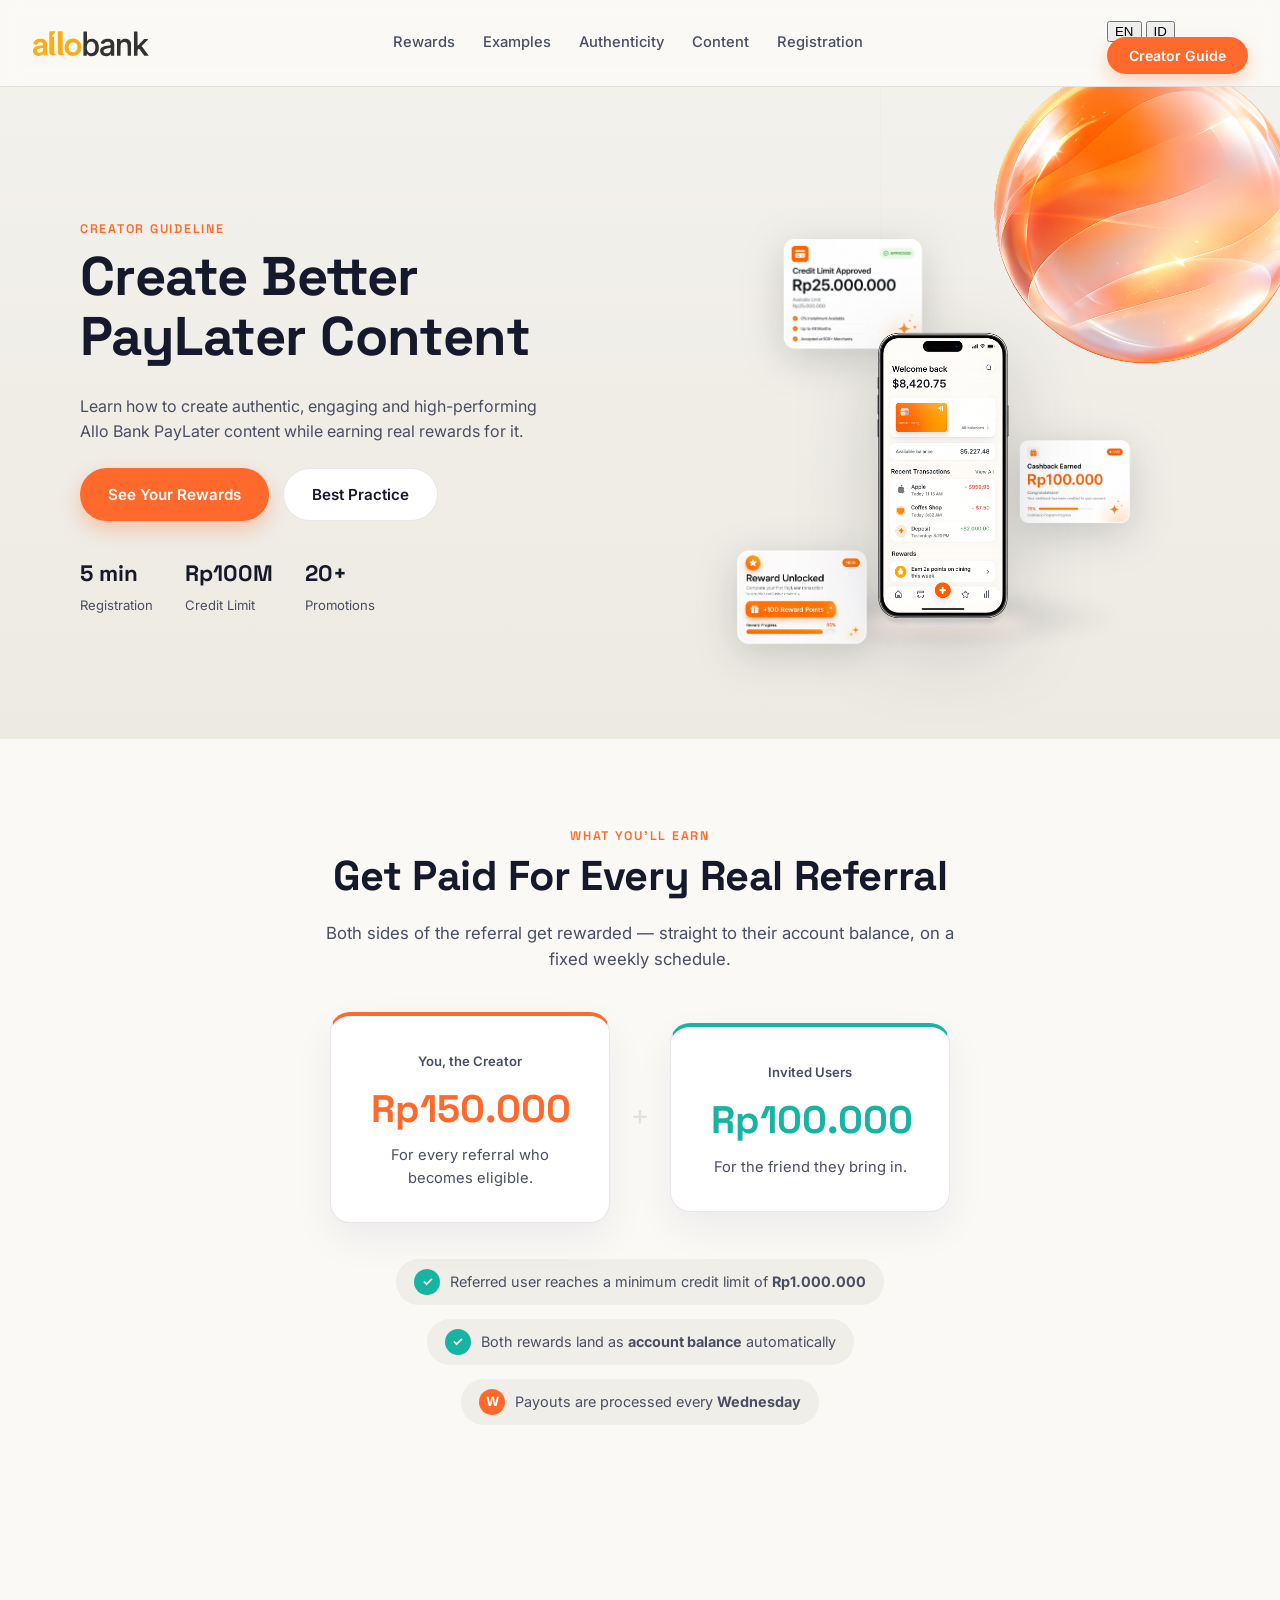
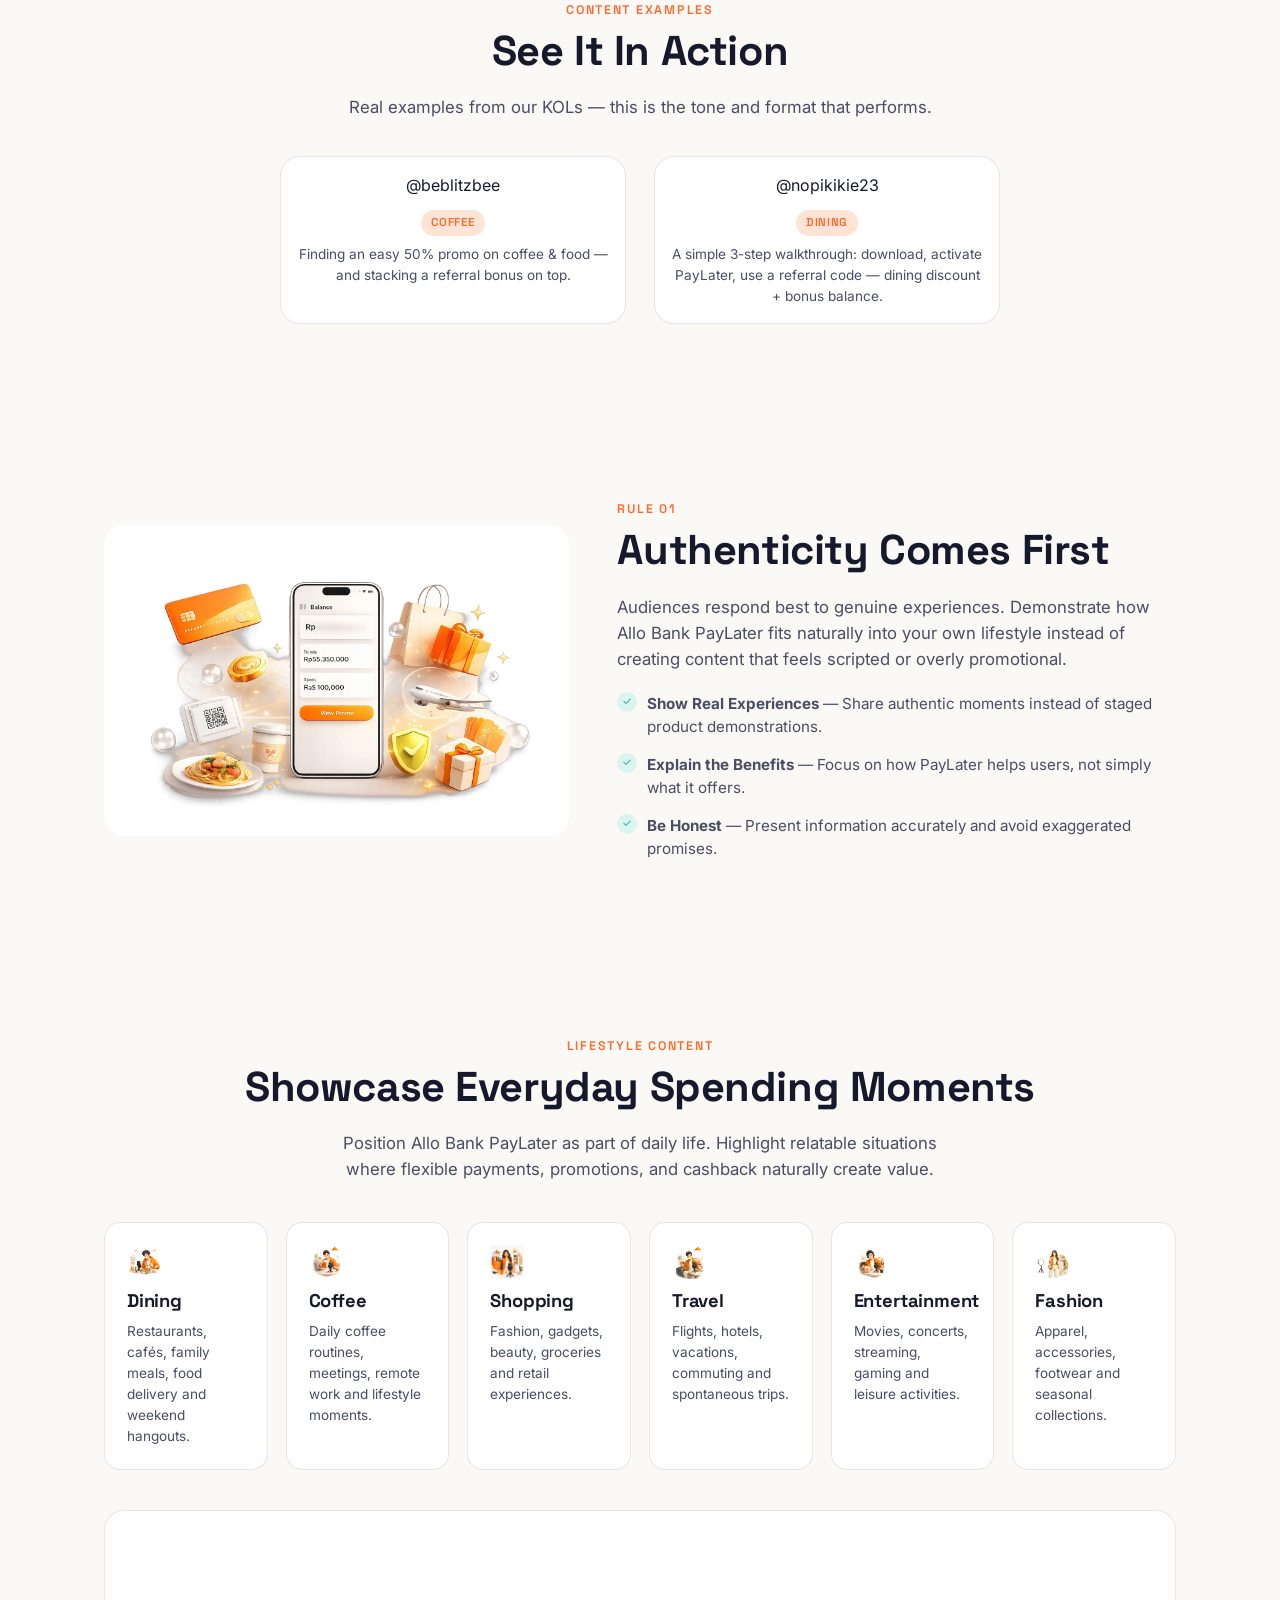
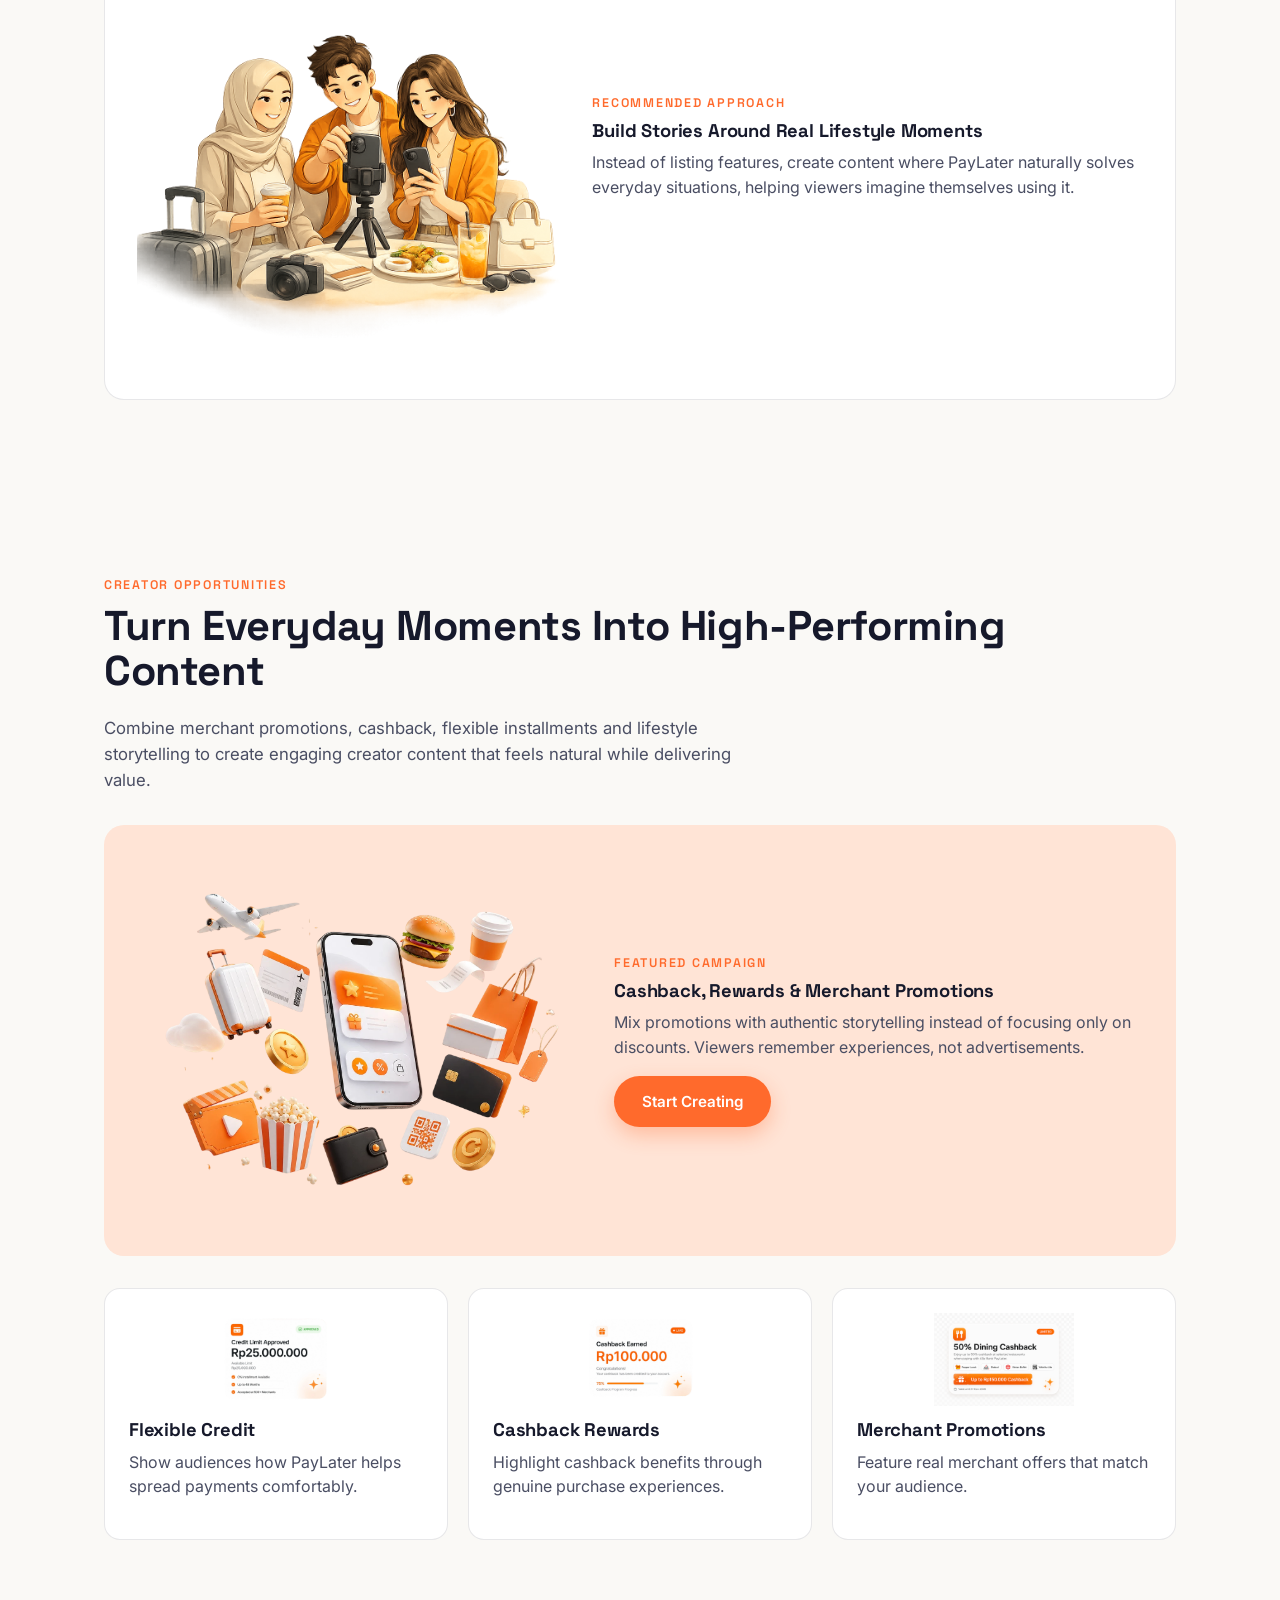
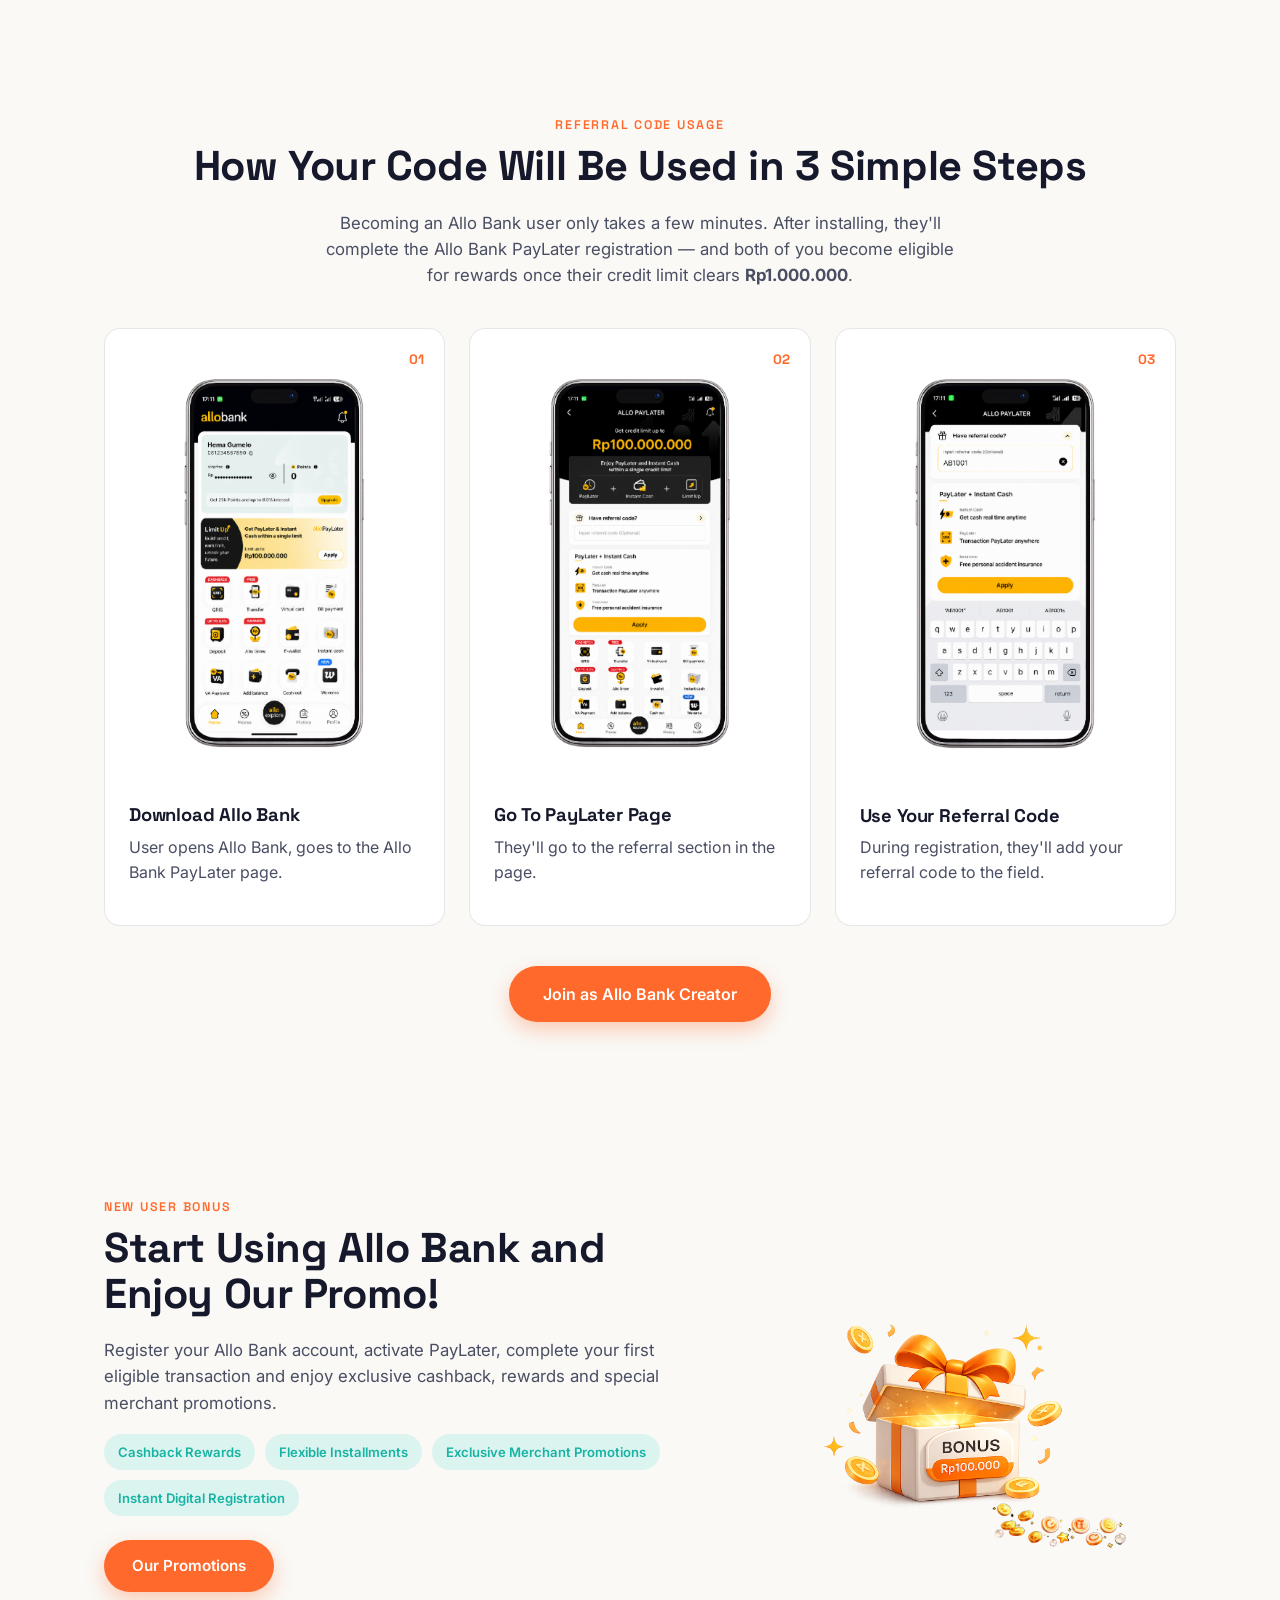
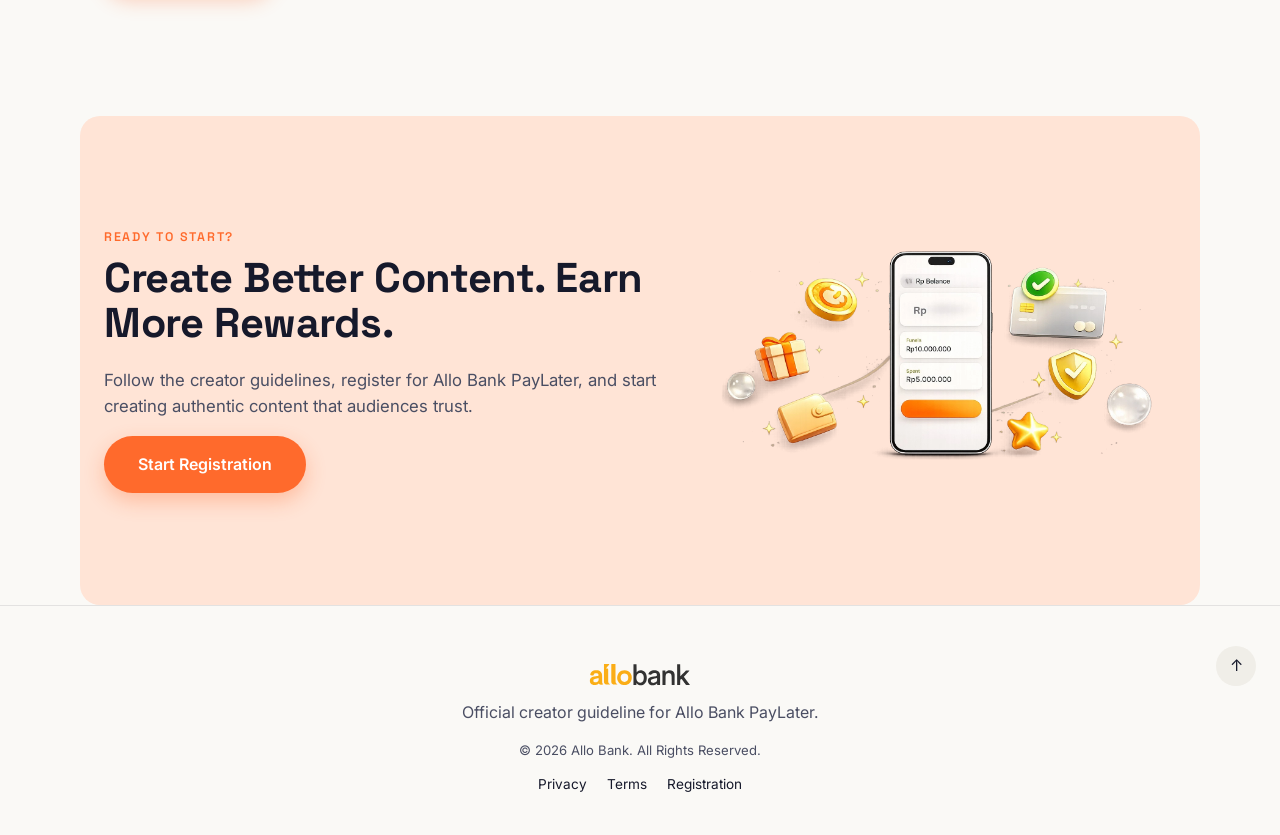
==== commit cbe9ed82: "Update index.html" ====
--- a/index.html
+++ b/index.html
@@ -10,17 +10,23 @@
 <body>
 
 <header class="nav">
-  <a href="#" class="nav-logo">
+  <a href="index.html" class="nav-logo">
     <img src="https://bebuildbee.github.io/atallo/assets/logos/allobank-logo.svg" alt="Allo Bank" />
   </a>
   <nav class="nav-links">
-    <a href="#rewards">Rewards</a>
-    <a href="#videos">Examples</a>
-    <a href="#rule1">Authenticity</a>
-    <a href="#rule2">Content</a>
-    <a href="#journey">Registration</a>
+    <a href="#rewards" data-i18n="nav.rewards">Rewards</a>
+    <a href="#videos" data-i18n="nav.examples">Examples</a>
+    <a href="#rule1" data-i18n="nav.authenticity">Authenticity</a>
+    <a href="#rule2" data-i18n="nav.content">Content</a>
+    <a href="#journey" data-i18n="nav.registration">Registration</a>
   </nav>
-  <a href="#journey" class="nav-cta">Creator Guide</a>
+  <div class="nav-right">
+    <div class="lang-toggle" role="group" aria-label="Language">
+      <button type="button" class="lang-btn" data-lang="en">EN</button>
+      <button type="button" class="lang-btn" data-lang="id">ID</button>
+    </div>
+    <a href="#journey" class="nav-cta" data-i18n="nav.creatorGuide">Creator Guide</a>
+  </div>
 </header>
 
 <main>
@@ -31,20 +37,20 @@
     <img class="hero-orb" src="https://bebuildbee.github.io/atallo/assets/decorations/gradient-orb-orange.webp" alt="" />
     <div class="hero-inner">
       <div class="hero-copy">
-        <p class="eyebrow">Creator Guideline</p>
-        <h1>Create Better<br />PayLater Content</h1>
-        <p class="hero-sub">
+        <p class="eyebrow" data-i18n="hero.eyebrow">Creator Guideline</p>
+        <h1 data-i18n-html="hero.title">Create Better<br />PayLater Content</h1>
+        <p class="hero-sub" data-i18n="hero.sub">
           Learn how to create authentic, engaging and high-performing
           Allo Bank PayLater content while earning real rewards for it.
         </p>
         <div class="hero-actions">
-          <a href="#rewards" class="btn btn-primary">See Your Rewards</a>
-          <a href="#rule1" class="btn btn-ghost">Best Practice</a>
+          <a href="#rewards" class="btn btn-primary" data-i18n="hero.ctaRewards">See Your Rewards</a>
+          <a href="#rule1" class="btn btn-ghost" data-i18n="hero.ctaPractice">Best Practice</a>
         </div>
         <div class="hero-stats">
-          <div><strong>5 min</strong><span>Registration</span></div>
-          <div><strong>Rp100M</strong><span>Credit Limit</span></div>
-          <div><strong>20+</strong><span>Promotions</span></div>
+          <div><strong>5 min</strong><span data-i18n="hero.statRegistration">Registration</span></div>
+          <div><strong>Rp100M</strong><span data-i18n="hero.statCreditLimit">Credit Limit</span></div>
+          <div><strong>20+</strong><span data-i18n="hero.statPromotions">Promotions</span></div>
         </div>
       </div>
       <div class="hero-visual">
@@ -57,50 +63,50 @@
     </div>
   </section>
 
-  <!-- ============ REWARDS (WIIFT — moved above the fold) ============ -->
+  <!-- ============ REWARDS ============ -->
   <section id="rewards" class="section rewards-section">
-    <p class="eyebrow">What You'll Earn</p>
-    <h2>Get Paid For Every Real Referral</h2>
-    <p class="section-intro">
+    <p class="eyebrow" data-i18n="rewards.eyebrow">What You'll Earn</p>
+    <h2 data-i18n="rewards.title">Get Paid For Every Real Referral</h2>
+    <p class="section-intro" data-i18n="rewards.intro">
       Both sides of the referral get rewarded — straight to their account
       balance, on a fixed weekly schedule.
     </p>
 
     <div class="rewards-grid">
       <div class="reward-card reward-card--creator">
-        <span class="reward-tag">You, the Creator</span>
+        <span class="reward-tag" data-i18n="rewards.creatorTag">You, the Creator</span>
         <p class="reward-amount">Rp150.000</p>
-        <p class="reward-desc">For every referral who becomes eligible.</p>
+        <p class="reward-desc" data-i18n="rewards.creatorDesc">For every referral who becomes eligible.</p>
       </div>
       <div class="reward-plus">+</div>
       <div class="reward-card reward-card--user">
-        <span class="reward-tag">Their New Referral</span>
+        <span class="reward-tag" data-i18n="rewards.userTag">Invited Users</span>
         <p class="reward-amount">Rp100.000</p>
-        <p class="reward-desc">For the friend they bring in.</p>
+        <p class="reward-desc" data-i18n="rewards.userDesc">For the friend they bring in.</p>
       </div>
     </div>
 
     <div class="reward-conditions">
       <div class="condition">
         <span class="condition-icon">✓</span>
-        <p>Referred user reaches a minimum credit limit of <strong>Rp1.000.000</strong></p>
+        <p data-i18n-html="rewards.condition1">Referred user reaches a minimum credit limit of <strong>Rp1.000.000</strong></p>
       </div>
       <div class="condition">
         <span class="condition-icon">✓</span>
-        <p>Both rewards land as <strong>account balance</strong> automatically</p>
+        <p data-i18n-html="rewards.condition2">Both rewards land as <strong>account balance</strong> automatically</p>
       </div>
       <div class="condition">
         <span class="condition-icon condition-icon--day">W</span>
-        <p>Payouts are processed every <strong>Wednesday</strong></p>
-      </div>
-    </div>
-  </section>
-
-  <!-- ============ VIDEO EXAMPLES (moved above the fold) ============ -->
+        <p data-i18n-html="rewards.condition3">Payouts are processed every <strong>Wednesday</strong></p>
+      </div>
+    </div>
+  </section>
+
+  <!-- ============ VIDEO EXAMPLES ============ -->
   <section id="videos" class="section video-section">
-    <p class="eyebrow">Content Examples</p>
-    <h2>See It In Action</h2>
-    <p class="section-intro">
+    <p class="eyebrow" data-i18n="videos.eyebrow">Content Examples</p>
+    <h2 data-i18n="videos.title">See It In Action</h2>
+    <p class="section-intro" data-i18n="videos.intro">
       Real examples from our KOLs — this is the tone and format that performs.
     </p>
 
@@ -114,8 +120,8 @@
             <a target="_blank" href="https://www.tiktok.com/@beblitzbee/video/7663514937964170517">@beblitzbee</a>
           </section>
         </blockquote>
-        <span class="video-category">Coffee</span>
-        <p class="video-caption">Finding an easy 50% promo on coffee &amp; food — and stacking a referral bonus on top.</p>
+        <span class="video-category" data-i18n="videos.cat1">Coffee</span>
+        <p class="video-caption" data-i18n="videos.caption1">Finding an easy 50% promo on coffee &amp; food — and stacking a referral bonus on top.</p>
       </div>
 
       <div class="video-card">
@@ -127,8 +133,8 @@
             <a target="_blank" href="https://www.tiktok.com/@nopikikie23/video/7665957421235424533">@nopikikie23</a>
           </section>
         </blockquote>
-        <span class="video-category">Dining</span>
-        <p class="video-caption">A simple 3-step walkthrough: download, activate PayLater, use a referral code — dining discount + bonus balance.</p>
+        <span class="video-category" data-i18n="videos.cat2">Dining</span>
+        <p class="video-caption" data-i18n="videos.caption2">A simple 3-step walkthrough: download, activate PayLater, use a referral code — dining discount + bonus balance.</p>
       </div>
     </div>
   </section>
@@ -139,26 +145,26 @@
       <img src="https://bebuildbee.github.io/atallo/assets/illustrations/hero-lifestyle-scene.webp" alt="Authentic creator illustration" />
     </div>
     <div class="rule-copy">
-      <p class="eyebrow">Rule 01</p>
-      <h2>Authenticity Comes First</h2>
-      <p class="section-intro">
+      <p class="eyebrow" data-i18n="rule1.eyebrow">Rule 01</p>
+      <h2 data-i18n="rule1.title">Authenticity Comes First</h2>
+      <p class="section-intro" data-i18n="rule1.intro">
         Audiences respond best to genuine experiences. Demonstrate how Allo
         Bank PayLater fits naturally into your own lifestyle instead of
         creating content that feels scripted or overly promotional.
       </p>
       <ul class="checklist">
-        <li><strong>Show Real Experiences</strong> — Share authentic moments instead of staged product demonstrations.</li>
-        <li><strong>Explain the Benefits</strong> — Focus on how PayLater helps users, not simply what it offers.</li>
-        <li><strong>Be Honest</strong> — Present information accurately and avoid exaggerated promises.</li>
+        <li data-i18n-html="rule1.item1"><strong>Show Real Experiences</strong> — Share authentic moments instead of staged product demonstrations.</li>
+        <li data-i18n-html="rule1.item2"><strong>Explain the Benefits</strong> — Focus on how PayLater helps users, not simply what it offers.</li>
+        <li data-i18n-html="rule1.item3"><strong>Be Honest</strong> — Present information accurately and avoid exaggerated promises.</li>
       </ul>
     </div>
   </section>
 
   <!-- ============ RULE 02 — LIFESTYLE CONTENT ============ -->
   <section id="rule2" class="section lifestyle-section">
-    <p class="eyebrow">Lifestyle Content</p>
-    <h2>Showcase Everyday Spending Moments</h2>
-    <p class="section-intro">
+    <p class="eyebrow" data-i18n="rule2.eyebrow">Lifestyle Content</p>
+    <h2 data-i18n="rule2.title">Showcase Everyday Spending Moments</h2>
+    <p class="section-intro" data-i18n="rule2.intro">
       Position Allo Bank PayLater as part of daily life. Highlight relatable
       situations where flexible payments, promotions, and cashback naturally
       create value.
@@ -167,51 +173,51 @@
     <div class="category-grid">
       <div class="category-tile">
         <img src="https://bebuildbee.github.io/atallo/assets/icons/icon-dining.png" alt="Dining" />
-        <h3>Dining</h3>
-        <p>Restaurants, cafés, family meals, food delivery and weekend hangouts.</p>
+        <h3 data-i18n="cat.diningTitle">Dining</h3>
+        <p data-i18n="cat.diningDesc">Restaurants, cafés, family meals, food delivery and weekend hangouts.</p>
       </div>
       <div class="category-tile">
         <img src="https://bebuildbee.github.io/atallo/assets/icons/icon-coffee.png" alt="Coffee" />
-        <h3>Coffee</h3>
-        <p>Daily coffee routines, meetings, remote work and lifestyle moments.</p>
+        <h3 data-i18n="cat.coffeeTitle">Coffee</h3>
+        <p data-i18n="cat.coffeeDesc">Daily coffee routines, meetings, remote work and lifestyle moments.</p>
       </div>
       <div class="category-tile">
         <img src="https://bebuildbee.github.io/atallo/assets/icons/icon-shopping.png" alt="Shopping" />
-        <h3>Shopping</h3>
-        <p>Fashion, gadgets, beauty, groceries and retail experiences.</p>
+        <h3 data-i18n="cat.shoppingTitle">Shopping</h3>
+        <p data-i18n="cat.shoppingDesc">Fashion, gadgets, beauty, groceries and retail experiences.</p>
       </div>
       <div class="category-tile">
         <img src="https://bebuildbee.github.io/atallo/assets/icons/icon-travel.png" alt="Travel" />
-        <h3>Travel</h3>
-        <p>Flights, hotels, vacations, commuting and spontaneous trips.</p>
+        <h3 data-i18n="cat.travelTitle">Travel</h3>
+        <p data-i18n="cat.travelDesc">Flights, hotels, vacations, commuting and spontaneous trips.</p>
       </div>
       <div class="category-tile">
         <img src="https://bebuildbee.github.io/atallo/assets/icons/icon-entertainment.png" alt="Entertainment" />
-        <h3>Entertainment</h3>
-        <p>Movies, concerts, streaming, gaming and leisure activities.</p>
+        <h3 data-i18n="cat.entertainmentTitle">Entertainment</h3>
+        <p data-i18n="cat.entertainmentDesc">Movies, concerts, streaming, gaming and leisure activities.</p>
       </div>
       <div class="category-tile">
         <img src="https://bebuildbee.github.io/atallo/assets/icons/icon-fashion.png" alt="Fashion" />
-        <h3>Fashion</h3>
-        <p>Apparel, accessories, footwear and seasonal collections.</p>
+        <h3 data-i18n="cat.fashionTitle">Fashion</h3>
+        <p data-i18n="cat.fashionDesc">Apparel, accessories, footwear and seasonal collections.</p>
       </div>
     </div>
 
     <div class="approach-banner">
       <img src="https://bebuildbee.github.io/atallo/assets/illustrations/assetsillustrationslifestyle-creators.webp" alt="Lifestyle Illustration" />
       <div>
-        <p class="eyebrow">Recommended Approach</p>
-        <h3>Build Stories Around Real Lifestyle Moments</h3>
-        <p>Instead of listing features, create content where PayLater naturally solves everyday situations, helping viewers imagine themselves using it.</p>
+        <p class="eyebrow" data-i18n="approach.eyebrow">Recommended Approach</p>
+        <h3 data-i18n="approach.title">Build Stories Around Real Lifestyle Moments</h3>
+        <p data-i18n="approach.desc">Instead of listing features, create content where PayLater naturally solves everyday situations, helping viewers imagine themselves using it.</p>
       </div>
     </div>
   </section>
 
   <!-- ============ CREATOR OPPORTUNITIES ============ -->
   <section id="rule3" class="section opportunities-section">
-    <p class="eyebrow">Creator Opportunities</p>
-    <h2>Turn Everyday Moments Into High-Performing Content</h2>
-    <p class="section-intro">
+    <p class="eyebrow" data-i18n="opp.eyebrow">Creator Opportunities</p>
+    <h2 data-i18n="opp.title">Turn Everyday Moments Into High-Performing Content</h2>
+    <p class="section-intro" data-i18n="opp.intro">
       Combine merchant promotions, cashback, flexible installments and
       lifestyle storytelling to create engaging creator content that feels
       natural while delivering value.
@@ -220,37 +226,37 @@
     <div class="featured-campaign">
       <img src="https://bebuildbee.github.io/atallo/assets/illustrations/promo-section-illustration.webp" alt="Promotion Illustration" />
       <div>
-        <p class="eyebrow">Featured Campaign</p>
-        <h3>Cashback, Rewards &amp; Merchant Promotions</h3>
-        <p>Mix promotions with authentic storytelling instead of focusing only on discounts. Viewers remember experiences, not advertisements.</p>
-        <a href="#journey" class="btn btn-primary">Start Creating</a>
+        <p class="eyebrow" data-i18n="opp.featuredEyebrow">Featured Campaign</p>
+        <h3 data-i18n="opp.featuredTitle">Cashback, Rewards &amp; Merchant Promotions</h3>
+        <p data-i18n="opp.featuredDesc">Mix promotions with authentic storytelling instead of focusing only on discounts. Viewers remember experiences, not advertisements.</p>
+        <a href="#journey" class="btn btn-primary" data-i18n="opp.featuredCta">Start Creating</a>
       </div>
     </div>
 
     <div class="benefit-grid">
       <div class="benefit-card">
         <img src="https://bebuildbee.github.io/atallo/assets/cards/floating-card-credit-limit.webp" alt="" />
-        <h3>Flexible Credit</h3>
-        <p>Show audiences how PayLater helps spread payments comfortably.</p>
+        <h3 data-i18n="opp.b1Title">Flexible Credit</h3>
+        <p data-i18n="opp.b1Desc">Show audiences how PayLater helps spread payments comfortably.</p>
       </div>
       <div class="benefit-card">
         <img src="https://bebuildbee.github.io/atallo/assets/cards/floating-card-cashback.webp" alt="" />
-        <h3>Cashback Rewards</h3>
-        <p>Highlight cashback benefits through genuine purchase experiences.</p>
+        <h3 data-i18n="opp.b2Title">Cashback Rewards</h3>
+        <p data-i18n="opp.b2Desc">Highlight cashback benefits through genuine purchase experiences.</p>
       </div>
       <div class="benefit-card">
         <img src="https://bebuildbee.github.io/atallo/assets/cards/floating-card-promo.webp" alt="" />
-        <h3>Merchant Promotions</h3>
-        <p>Feature real merchant offers that match your audience.</p>
+        <h3 data-i18n="opp.b3Title">Merchant Promotions</h3>
+        <p data-i18n="opp.b3Desc">Feature real merchant offers that match your audience.</p>
       </div>
     </div>
   </section>
 
   <!-- ============ REFERRAL CODE / REGISTRATION JOURNEY ============ -->
   <section id="journey" class="section journey-section">
-    <p class="eyebrow">Referral Code Usage</p>
-    <h2>How Your Code Will Be Used in 3 Simple Steps</h2>
-    <p class="section-intro">
+    <p class="eyebrow" data-i18n="journey.eyebrow">Referral Code Usage</p>
+    <h2 data-i18n="journey.title">How Your Code Will Be Used in 3 Simple Steps</h2>
+    <p class="section-intro" data-i18n-html="journey.intro">
       Becoming an Allo Bank user only takes a few minutes. After installing,
       they'll complete the Allo Bank PayLater registration — and both of you
       become eligible for rewards once their credit limit clears
@@ -261,44 +267,44 @@
       <div class="step">
         <img src="https://bebuildbee.github.io/atallo/assets/phones/phone-referral-registration-1.webp" alt="Phone" />
         <span class="step-num">01</span>
-        <h3>Download Allo Bank</h3>
-        <p>User opens Allo Bank, goes to the Allo Bank PayLater page.</p>
+        <h3 data-i18n="journey.step1Title">Download Allo Bank</h3>
+        <p data-i18n="journey.step1Desc">User opens Allo Bank, goes to the Allo Bank PayLater page.</p>
       </div>
       <div class="step">
         <img src="https://bebuildbee.github.io/atallo/assets/phones/phone-referral-registration-2.webp" alt="Phone" />
         <span class="step-num">02</span>
-        <h3>Go To PayLater Page</h3>
-        <p>They'll go to the referral section in the page.</p>
+        <h3 data-i18n="journey.step2Title">Go To PayLater Page</h3>
+        <p data-i18n="journey.step2Desc">They'll go to the referral section in the page.</p>
       </div>
       <div class="step">
         <img src="https://bebuildbee.github.io/atallo/assets/phones/phone-referral-registration-3.webp" alt="Phone" />
         <span class="step-num">03</span>
-        <h3>Use Your Referral Code</h3>
-        <p>During registration, they'll add your referral code to the field.</p>
-      </div>
-    </div>
-
-    <a href="https://ads-influencer.vercel.app/" class="btn btn-primary btn-lg">Join as Allo Bank Creator</a>
+        <h3 data-i18n="journey.step3Title">Use Your Referral Code</h3>
+        <p data-i18n="journey.step3Desc">During registration, they'll add your referral code to the field.</p>
+      </div>
+    </div>
+
+    <a href="https://ads-influencer.vercel.app/" class="btn btn-primary btn-lg" data-i18n="journey.cta">Join as Allo Bank Creator</a>
   </section>
 
   <!-- ============ NEW USER BONUS ============ -->
   <section class="section bonus-section">
     <div class="bonus-copy">
-      <p class="eyebrow">New User Bonus</p>
-      <h2>Start Using Allo Bank and Enjoy Our Promo!</h2>
-      <p class="section-intro">
+      <p class="eyebrow" data-i18n="bonus.eyebrow">New User Bonus</p>
+      <h2 data-i18n="bonus.title">Start Using Allo Bank and Enjoy Our Promo!</h2>
+      <p class="section-intro" data-i18n="bonus.intro">
         Register your Allo Bank account, activate PayLater, complete your
         first eligible transaction and enjoy exclusive cashback, rewards and
         special merchant promotions.
       </p>
       <ul class="tag-list">
-        <li>Cashback Rewards</li>
-        <li>Flexible Installments</li>
-        <li>Exclusive Merchant Promotions</li>
-        <li>Instant Digital Registration</li>
+        <li data-i18n="bonus.tag1">Cashback Rewards</li>
+        <li data-i18n="bonus.tag2">Flexible Installments</li>
+        <li data-i18n="bonus.tag3">Exclusive Merchant Promotions</li>
+        <li data-i18n="bonus.tag4">Instant Digital Registration</li>
       </ul>
       <div class="hero-actions">
-        <a href="our-promotions.html" class="btn btn-primary">Our Promotions</a>
+        <a href="our-promotions.html" class="btn btn-primary" data-i18n="bonus.cta">Our Promotions</a>
       </div>
     </div>
     <div class="bonus-media">
@@ -310,13 +316,13 @@
   <!-- ============ FINAL CTA ============ -->
   <section class="section final-cta-section">
     <div>
-      <p class="eyebrow">Ready to Start?</p>
-      <h2>Create Better Content. Earn More Rewards.</h2>
-      <p class="section-intro">
+      <p class="eyebrow" data-i18n="final.eyebrow">Ready to Start?</p>
+      <h2 data-i18n="final.title">Create Better Content. Earn More Rewards.</h2>
+      <p class="section-intro" data-i18n="final.desc">
         Follow the creator guidelines, register for Allo Bank PayLater, and
         start creating authentic content that audiences trust.
       </p>
-      <a href="https://ads-influencer.vercel.app/" class="btn btn-primary btn-lg">Start Registration</a>
+      <a href="https://ads-influencer.vercel.app/" class="btn btn-primary btn-lg" data-i18n="final.cta">Start Registration</a>
     </div>
     <img src="https://bebuildbee.github.io/atallo/assets/illustrations/final-cta-illustration.webp" alt="Final CTA" />
   </section>
@@ -325,12 +331,18 @@
 
 <footer class="footer">
   <img src="https://bebuildbee.github.io/atallo/assets/logos/allobank-logo.svg" alt="Allo Bank" class="footer-logo" />
-  <p>Official creator guideline for Allo Bank PayLater.</p>
-  <p class="footer-copy">© 2026 Allo Bank. All Rights Reserved.</p>
+  <p data-i18n="footer.tagline">Official creator guideline for Allo Bank PayLater.</p>
+  <p class="footer-copy" data-i18n="footer.copyright">© 2026 Allo Bank. All Rights Reserved.</p>
   <div class="footer-links">
-    <a href="#">Privacy</a>
-    <a href="#">Terms</a>
-    <a href="#journey">Registration</a>
+    <a href="https://allobank.com/privacy?lang=en"
+       data-base-href="https://allobank.com/privacy"
+       data-legal-link
+       data-i18n="footer.privacy">Privacy</a>
+    <a href="https://allobank.com/term-condition?lang=en"
+       data-base-href="https://allobank.com/term-condition"
+       data-legal-link
+       data-i18n="footer.terms">Terms</a>
+    <a href="#journey" data-i18n="footer.registration">Registration</a>
   </div>
   <a href="#top" class="back-to-top" aria-label="Back to top">↑</a>
 </footer>
--- a/style.css
+++ b/style.css
@@ -1,2828 +1,484 @@
 /* ==========================================================
-   DESIGN TOKENS
-========================================================== */
-
-:root{
-
-    /* Brand */
-
-    --color-primary:#FF7A1A;
-    --color-primary-light:#FFB36B;
-
-    /* Neutral */
-
-    --color-text:#202020;
-    --color-body:#666666;
-
-    --color-white:#FFFFFF;
-    --color-background:#F5F6F8;
-
-    --color-border:#ECECEC;
-
-    /* Status */
-
-    --color-success:#22C55E;
-
-    /* Radius */
-
-    --radius-xs:12px;
-    --radius-sm:18px;
-    --radius-md:24px;
-    --radius-lg:32px;
-    --radius-xl:48px;
-    --radius-pill:999px;
-
-    /* Shadow */
-
-    --shadow-sm:
-        0 8px 20px rgba(0,0,0,.05);
-
-    --shadow-md:
-        0 18px 40px rgba(0,0,0,.08);
-
-    --shadow-lg:
-        0 28px 60px rgba(0,0,0,.12);
-
-    /* Width */
-
-    --container:1240px;
-
-    /* Transition */
-
-    --transition:.35s ease;
-
-}
-
-/* ==========================================================
-RESET
-========================================================== */
-
-*,
-*::before,
-*::after{
-
-    margin:0;
-    padding:0;
-    box-sizing:border-box;
-
-}
-
-html{
-
-    scroll-behavior:smooth;
-
-}
-
-body{
-
-    font-family:'Inter',sans-serif;
-
-    background:var(--color-background);
-
-    color:var(--color-text);
-
-    line-height:1.6;
-
-    overflow-x:hidden;
-
-}
-
-img{
-
-    display:block;
-
-    max-width:100%;
-
-}
-
-a{
-
-    color:inherit;
-
-    text-decoration:none;
-
-}
-
-button{
-
-    border:none;
-
-    background:none;
-
-    cursor:pointer;
-
-    font:inherit;
-
-}
-
-/* ==========================================================
-TYPOGRAPHY
-========================================================== */
-
-h1{
-
-    font-size:clamp(3rem,5vw,5.5rem);
-
-    line-height:.95;
-
-    font-weight:900;
-
-    letter-spacing:-2px;
-
-}
-
-h2{
-
-    font-size:clamp(2rem,4vw,3.4rem);
-
-    line-height:1;
-
-    font-weight:800;
-
-}
-
-p{
-
-    color:var(--color-body);
-
-}
-
-/* ==========================================================
-LAYOUT
-========================================================== */
-
-.page{
-
-    overflow:hidden;
-
-}
-
-.container{
-
-    width:min(
-        calc(100% - 64px),
-        var(--container)
-    );
-
-    margin-inline:auto;
-
-}
-
-/* ==========================================================
-HEADER
-========================================================== */
-
-.site-header{
-
-    position:sticky;
-
-    top:0;
-
-    z-index:1000;
-
-    backdrop-filter:blur(18px);
-
-    background:
-    rgba(255,255,255,.75);
-
-    border-bottom:
-    1px solid rgba(255,255,255,.45);
-
-}
-
-.main-nav{
-
-    display:flex;
-
-    justify-content:space-between;
-
-    align-items:center;
-
-    min-height:88px;
-
-}
-
-.brand img{
-
-    width:170px;
-
-}
-
-.main-nav__menu{
-
-    list-style:none;
-
-    display:flex;
-
-    align-items:center;
-
-    gap:48px;
-
-}
-
-.main-nav__menu a{
-
-    font-size:.95rem;
-
-    font-weight:600;
-
-    transition:var(--transition);
-
-}
-
-.main-nav__menu a:hover{
-
-    color:var(--color-primary);
-
-}
-
-.nav-cta{
-
-    display:inline-flex;
-
-    align-items:center;
-
-    justify-content:center;
-
-    padding:14px 28px;
-
-    border-radius:var(--radius-pill);
-
-    background:var(--color-primary);
-
-    color:white;
-
-    font-weight:700;
-
-    box-shadow:var(--shadow-sm);
-
-    transition:var(--transition);
-
-}
-
-.nav-cta:hover{
-
-    transform:translateY(-2px);
-
-    box-shadow:var(--shadow-md);
-
-}
-
-/* ==========================================================
-HERO
-========================================================== */
-
-.hero{
-
-    position:relative;
-
-    padding:80px 0 40px;
-
-}
-
-.hero__background{
-
-    position:absolute;
-
-    inset:0;
-
-    width:100%;
-
-    height:100%;
-
-    object-fit:cover;
-
-    opacity:.45;
-
-    pointer-events:none;
-
-}
-
-.hero__orb{
-
-    position:absolute;
-
-    top:-120px;
-
-    right:-120px;
-
-    width:340px;
-
-    z-index:0;
-
-    pointer-events:none;
-
-}
-
-.hero .container{
-
-    position:relative;
-
-    z-index:2;
-
-}
-
-.hero__grid{
-
-    display:grid;
-
-    grid-template-columns:
-        1.05fr
-        .95fr;
-
-    align-items:center;
-
-    gap:40px;
-
-}
-
-/* ==========================================================
-HERO CONTENT
-========================================================== */
-
-.hero__eyebrow{
-
-    display:inline-flex;
-
-    align-items:center;
-
-    gap:8px;
-
-    margin-bottom:24px;
-
-    color:var(--color-primary);
-
-    font-weight:700;
-
-    text-transform:uppercase;
-
-    letter-spacing:1px;
-
-    font-size:.82rem;
-
-}
-
-.hero h1 span{
-
-    color:var(--color-primary);
-
-}
-
-.hero__content p{
-
-    max-width:560px;
-
-    margin-top:28px;
-
-    font-size:1.15rem;
-
-}
-
-.hero__actions{
-
-    display:flex;
-
-    gap:18px;
-
-    margin-top:40px;
-
-}
-
-/* ==========================================================
-BUTTONS
-========================================================== */
-
-.btn{
-
-    display:inline-flex;
-
-    justify-content:center;
-
-    align-items:center;
-
-    padding:18px 34px;
-
-    border-radius:var(--radius-pill);
-
-    font-weight:700;
-
-    transition:var(--transition);
-
-}
-
-.btn--primary{
-
-    background:var(--color-primary);
-
-    color:white;
-
-    box-shadow:var(--shadow-md);
-
-}
-
-.btn--primary:hover{
-
-    transform:translateY(-3px);
-
-}
-
-.btn--secondary{
-
-    background:white;
-
-    color:var(--color-text);
-
-    border:1px solid var(--color-border);
-
-}
-
-.btn--secondary:hover{
-
-    background:#fafafa;
-
-}
-/* ==========================================================
-HERO STATS
-========================================================== */
-
-.hero__stats{
-
-    display:flex;
-
-    gap:24px;
-
-    margin-top:56px;
-
-    flex-wrap:wrap;
-
-}
-
-.hero-stat{
-
-    min-width:160px;
-
-    background:rgba(255,255,255,.82);
-
-    backdrop-filter:blur(16px);
-
-    border:1px solid rgba(255,255,255,.6);
-
-    border-radius:var(--radius-md);
-
-    padding:24px;
-
-    box-shadow:var(--shadow-sm);
-
-    transition:var(--transition);
-
-}
-
-.hero-stat:hover{
-
-    transform:translateY(-6px);
-
-    box-shadow:var(--shadow-md);
-
-}
-
-.hero-stat strong{
-
-    display:block;
-
-    font-size:2rem;
-
-    font-weight:800;
-
-    color:var(--color-primary);
-
-    line-height:1;
-
-    margin-bottom:10px;
-
-}
-
-.hero-stat span{
-
-    color:var(--color-body);
-
-    font-size:.92rem;
-
-    font-weight:600;
-
-}
-
-/* ==========================================================
-HERO VISUAL
-========================================================== */
-
-.hero__visual{
-
-    position:relative;
-
-    min-height:620px;
-
-    display:flex;
-
-    justify-content:center;
-
-    align-items:center;
-
-}
-
-/* ==========================================================
-PHONE
-========================================================== */
-
-.hero-phone{
-
-    position:relative;
-
-    width:320px;
-
-    z-index:20;
-
-}
-
-/* ==========================================================
-PHONE SHADOW
-========================================================== */
-
-.hero-phone__shadow{
-
-    position:absolute;
-
-    left:50%;
-
-    bottom:-40px;
-
-    width:135%;
-
-    transform:translateX(-50%);
-
-    opacity:.95;
-
-    z-index:-1;
-
-    pointer-events:none;
-
-}
-
-/* ==========================================================
-SUCCESS COMPOSITION
-========================================================== */
-
-.hero__composition{
-
-    position:absolute;
-
-    right:270px;
-
-    top:0px;
-
-    width:220px;
-
-    z-index:35;
-
-    pointer-events:none;
-
-}
-
-/* ==========================================================
-FLOATING CARDS
-========================================================== */
-
-.floating-card{
-
-    position:absolute;
-
-    pointer-events:none;
-
-    z-index:30;
-
-    filter:drop-shadow(
-        0 18px 36px rgba(0,0,0,.12)
-    );
-
-    animation:
-        floatCard 7s ease-in-out infinite;
-
-}
-
-/* Credit */
-
-.floating-card--credit{
-
-    width:220px;
-
-    left:0px;
-
-    bottom:220px;
-
-}
-
-/* Cashback */
-
-.floating-card--cashback{
-
-    width:280px;
-
-    right:-60px;
-
-    top:90px;
-
-    animation-delay:1.5s;
-
-}
-
-/* Reward */
-
-.floating-card--reward{
-
-    width:180px;
-
-    right:40px;
-
-    bottom:110px;
-
-}
-
-/* ==========================================================
-FLOATING ANIMATION
-========================================================== */
-
-@keyframes floatCard{
-
-    0%{
-
-        transform:
-            translateY(0px)
-            rotate(0deg);
-
-    }
-
-    50%{
-
-        transform:
-            translateY(-12px)
-            rotate(.6deg);
-
-    }
-
-    100%{
-
-        transform:
-            translateY(0px)
-            rotate(0deg);
-
-    }
-
-}
-
-/* ==========================================================
-PHONE ANIMATION
-========================================================== */
-
-.hero-phone{
-
-    animation:
-        phoneFloat 8s ease-in-out infinite;
-
-}
-
-@keyframes phoneFloat{
-
-    0%{
-
-        transform:
-            translateY(0px);
-
-    }
-
-    50%{
-
-        transform:
-            translateY(-10px);
-
-    }
-
-    100%{
-
-        transform:
-            translateY(0px);
-
-    }
-
-}
-
-/* ==========================================================
-ORB
-========================================================== */
-
-.hero__orb{
-
-    animation:
-        orbMove 16s linear infinite;
-
-}
-
-@keyframes orbMove{
-
-    0%{
-
-        transform:
-            rotate(0deg);
-
-    }
-
-    100%{
-
-        transform:
-            rotate(360deg);
-
-    }
-
-}
-
-/* ==========================================================
-RESPONSIVE
-========================================================== */
-
-@media (max-width:1200px){
-
-    .hero__grid{
-
-        grid-template-columns:1fr;
-
-        text-align:center;
-
-    }
-
-    .hero__content{
-
-        order:1;
-
-    }
-
-    .hero__visual{
-
-        order:2;
-
-        margin-top:40px;
-
-        min-height:700px;
-
-    }
-
-    .hero__content p{
-
-        margin-inline:auto;
-
-    }
-
-    .hero__actions{
-
-        justify-content:center;
-
-    }
-
-    .hero__stats{
-
-        justify-content:center;
-
-    }
-
-}
-
-@media (max-width:768px){
-
-    .container{
-
-        width:min(calc(100% - 32px),1320px);
-
-    }
-
-    .main-nav{
-
-        min-height:74px;
-
-    }
-
-    .main-nav__menu{
-
-        display:none;
-
-    }
-
-    .brand img{
-
-        width:145px;
-
-    }
-
-    .hero{
-
-        padding-top:72px;
-
-    }
-
-    .hero__visual{
-
-        min-height:560px;
-
-    }
-
-    .hero-phone{
-
-        width:250px;
-
-    }
-
-    .hero__composition{
-
-        width:180px;
-
-        right:-20px;
-
-    }
-
-    .floating-card--credit{
-
-        width:180px;
-
-        left:-35px;
-
-        bottom:45px;
-
-    }
-
-    .floating-card--cashback{
-
-        width:210px;
-
-        right:-60px;
-
-        top:70px;
-
-    }
-
-    .floating-card--reward{
-
-        width:150px;
-
-        right:-10px;
-
-        bottom:70px;
-
-    }
-
-    .hero__actions{
-
-        flex-direction:column;
-
-    }
-
-    .btn{
-
-        width:100%;
-
-    }
-
-}
-
-@media (max-width:480px){
-
-    .hero-phone{
-
-        width:220px;
-
-    }
-
-    .hero__composition{
-
-        display:none;
-
-    }
-
-    .floating-card--credit{
-
-        display:none;
-
-    }
-
-    .floating-card--cashback{
-
-        display:none;
-
-    }
-
-}
-/* ==========================================================
-SECTION INTRO
-========================================================== */
-
-.section-intro{
-
-    padding:120px 0 40px;
-
-}
-
-.section-heading{
-
-    max-width:760px;
-
-    margin:auto;
-
-    text-align:center;
-
-}
-
-.section-heading__eyebrow{
-
-    display:inline-flex;
-
-    align-items:center;
-
-    justify-content:center;
-
-    margin-bottom:20px;
-
-    padding:10px 18px;
-
-    border-radius:var(--radius-pill);
-
-    background:rgba(255,122,26,.08);
-
-    color:var(--color-primary);
-
-    font-size:.82rem;
-
-    font-weight:700;
-
-    letter-spacing:1px;
-
-    text-transform:uppercase;
-
-}
-
-.section-heading h2{
-
-    margin-bottom:24px;
-
-}
-
-.section-heading p{
-
-    max-width:640px;
-
-    margin:auto;
-
-    font-size:1.1rem;
-
-}
-
-/* ==========================================================
-RULE
-========================================================== */
-
-.rule{
-
-    position:relative;
-
-    padding:100px 0;
-
-    overflow:hidden;
-
-}
-
-.rule--alt{
-
-    background:white;
-
-}
-
-.rule__grid{
-
-    display:grid;
-
-    grid-template-columns:1fr 1fr;
-
-    align-items:center;
-
-    gap:80px;
-
-}
-
-.rule__media{
-
-    position:relative;
-
-}
-
-.rule__illustration{
-
-    width:100%;
-
-    max-width:560px;
-
-    margin:auto;
-
-}
-
-/* ==========================================================
-RULE CONTENT
-========================================================== */
-
-.rule__number{
-
-    display:inline-flex;
-
-    align-items:center;
-
-    justify-content:center;
-
-    padding:10px 18px;
-
-    margin-bottom:24px;
-
-    border-radius:var(--radius-pill);
-
-    background:rgba(255,122,26,.08);
-
-    color:var(--color-primary);
-
-    font-weight:700;
-
-    text-transform:uppercase;
-
-    letter-spacing:1px;
-
-    font-size:.82rem;
-
-}
-
-.rule__content h2{
-
-    margin-bottom:24px;
-
-}
-
-.rule__content>p{
-
-    margin-bottom:42px;
-
-    font-size:1.08rem;
-
-    max-width:560px;
-
-}
-
-/* ==========================================================
-CHECKLIST
-========================================================== */
-
-.rule-checklist{
-
-    display:flex;
-
-    flex-direction:column;
-
-    gap:24px;
-
-}
-
-.check-item{
-
-    display:flex;
-
-    align-items:flex-start;
-
-    gap:20px;
-
-    padding:24px;
-
-    background:#fff;
-
-    border:1px solid var(--color-border);
-
-    border-radius:var(--radius-md);
-
-    box-shadow:var(--shadow-sm);
-
-    transition:var(--transition);
-
-}
-
-.check-item:hover{
-
-    transform:translateY(-6px);
-
-    box-shadow:var(--shadow-md);
-
-}
-
-.check-item__icon{
-
-    flex-shrink:0;
-
-    width:48px;
-
-    height:48px;
-
-    border-radius:50%;
-
-    display:flex;
-
-    align-items:center;
-
-    justify-content:center;
-
-    background:var(--color-primary);
-
-    color:white;
-
-    font-weight:800;
-
-    font-size:1.1rem;
-
-}
-
-.check-item h3{
-
-    font-size:1.05rem;
-
-    margin-bottom:8px;
-
-}
-
-.check-item p{
-
-    font-size:.95rem;
-
-    line-height:1.7;
-
-}
-
-/* ==========================================================
-RULE FLOATING CARDS
-========================================================== */
-
-.rule__content{
-
-    position:relative;
-
-}
-
-.rule__floating{
-
-    pointer-events:none;
-
-}
-
-.rule__card{
-
-    position:absolute;
-
-    filter:drop-shadow(
-        0 18px 36px rgba(0,0,0,.10)
-    );
-
-    animation:floatCard 8s ease-in-out infinite;
-
-}
-
-.rule__card--credit{
-
-    width:250px;
-
-    right:-120px;
-
-    top:-20px;
-
-}
-
-.rule__card--reward{
-
-    width:220px;
-
-    right:-90px;
-
-    bottom:-50px;
-
-    animation-delay:2.5s;
-
-}
-
-/* ==========================================================
-RESPONSIVE
-========================================================== */
-
-@media (max-width:1200px){
-
-    .rule__grid{
-
-        grid-template-columns:1fr;
-
-        gap:60px;
-
-    }
-
-    .rule__media{
-
-        order:1;
-
-    }
-
-    .rule__content{
-
-        order:2;
-
-        text-align:center;
-
-    }
-
-    .rule__content>p{
-
-        margin-inline:auto;
-
-    }
-
-    .rule-checklist{
-
-        max-width:720px;
-
-        margin:auto;
-
-    }
-
-    .rule__card--credit{
-
-        display:none;
-
-    }
-
-    .rule__card--reward{
-
-        display:none;
-
-    }
-
-}
-
-@media (max-width:768px){
-
-    .section-intro{
-
-        padding:80px 0 20px;
-
-    }
-
-    .rule{
-
-        padding:70px 0;
-
-    }
-
-    .check-item{
-
-        padding:20px;
-
-    }
-
-    .check-item__icon{
-
-        width:42px;
-
-        height:42px;
-
-        font-size:1rem;
-
-    }
-
-}
-
-/* ==========================================================
-RULE 2
-FEATURE GRID
-========================================================== */
-
-.feature-grid{
-
-    display:grid;
-
-    grid-template-columns:repeat(3,1fr);
-
-    gap:32px;
-
-    margin-top:72px;
-
-}
-
-.feature-card{
-
-    display:flex;
-
-    align-items:flex-start;
-
-    gap:24px;
-
-    padding:34px;
-
-    background:#FFFFFF;
-
-    border:1px solid var(--color-border);
-
-    border-radius:var(--radius-lg);
-
-    box-shadow:var(--shadow-sm);
-
-    transition:var(--transition);
-
-    overflow:hidden;
-
-    position:relative;
-
-}
-
-.feature-card:hover{
-
-    transform:translateY(-10px);
-
-    box-shadow:var(--shadow-lg);
-
-    border-color:rgba(255,122,26,.18);
-
-}
-
-.feature-card::before{
-
-    content:"";
-
-    position:absolute;
-
-    left:0;
-    top:0;
-
-    width:100%;
-    height:4px;
-
-    background:var(--color-primary);
-
-    transform:scaleX(0);
-
-    transform-origin:left;
-
-    transition:.45s ease;
-
-}
-
-.feature-card:hover::before{
-
-    transform:scaleX(1);
-
-}
-
-/* ==========================================================
-FEATURE ICON
-========================================================== */
-
-.feature-card__icon{
-
-    width:140px;
-
-    height:140px;
-
-    flex-shrink:0;
-
-    object-fit:contain;
-
-}
-
-.feature-card__content{
-
-    flex:1;
-
-}
-
-.feature-card h3{
-
-    margin:0 0 14px;
-
-    padding:0px;
-
-    font-size:1.55rem;
-
-    font-weight:800;
-
-}
-
-.feature-card p{
-
-    margin:0;
-
-    line-height:1.8;
-
-    font-size:.98rem;
-
-    color:var(--color-body);
-
-}
-
-/* ==========================================================
-RULE HIGHLIGHT
-========================================================== */
-
-.rule-highlight{
-
-    margin-top:120px;
-
-    padding:70px;
-
-    display:grid;
-
-    grid-template-columns:1fr 1fr;
-
-    gap:80px;
-
-    align-items:center;
-
-    background:#FFFFFF;
-
-    border-radius:40px;
-
-    box-shadow:var(--shadow-md);
-
-    overflow:hidden;
-
-    position:relative;
-
-}
-
-.rule-highlight::before{
-
-    content:"";
-
-    position:absolute;
-
-    right:-160px;
-
-    top:-160px;
-
-    width:320px;
-
-    height:320px;
-
-    border-radius:50%;
-
-    background:
-
-    radial-gradient(
-
-        circle,
-
-        rgba(255,122,26,.18) 0%,
-
-        rgba(255,122,26,0) 70%
-
-    );
-
-    pointer-events:none;
-
-}
-
-.rule-highlight__content{
-
-    position:relative;
-
-    z-index:2;
-
-}
-
-.rule-highlight__content span{
-
-    display:inline-flex;
-
-    align-items:center;
-
-    justify-content:center;
-
-    margin-bottom:18px;
-
-    padding:10px 18px;
-
-    border-radius:999px;
-
-    background:rgba(255,122,26,.08);
-
-    color:var(--color-primary);
-
-    font-size:.82rem;
-
-    font-weight:700;
-
-    letter-spacing:1px;
-
-    text-transform:uppercase;
-
-}
-
-.rule-highlight__content h3{
-
-    font-size:2.2rem;
-
-    line-height:1.15;
-
-    margin-bottom:24px;
-
-    font-weight:800;
-
-}
-
-.rule-highlight__content p{
-
-    font-size:1.05rem;
-
-    max-width:520px;
-
-}
-
-.rule-highlight__media{
-
-    display:flex;
-
-    justify-content:center;
-
-    align-items:center;
-
-}
-
-.rule-highlight__media img{
-
-    width:100%;
-
-    max-width:520px;
-
-    animation:floatIllustration 10s ease-in-out infinite;
-
-}
-
-/* ==========================================================
-ILLUSTRATION FLOAT
-========================================================== */
-
-@keyframes floatIllustration{
-
-    0%{
-
-        transform:translateY(0px);
-
-    }
-
-    50%{
-
-        transform:translateY(-14px);
-
-    }
-
-    100%{
-
-        transform:translateY(0px);
-
-    }
-
-}
-
-/* ==========================================================
-RESPONSIVE
-========================================================== */
-
-@media (max-width:1200px){
-
-    .feature-grid{
-
-        grid-template-columns:repeat(2,1fr);
-
-    }
-
-    .rule-highlight{
-
-        grid-template-columns:1fr;
-
-        text-align:center;
-
-        gap:56px;
-
-    }
-
-    .rule-highlight__content p{
-
-        margin-inline:auto;
-
-    }
-
-}
-
-@media (max-width:768px){
-
-    .feature-grid{
-
-        grid-template-columns:1fr;
-
-        gap:24px;
-
-        margin-top:48px;
-
-    }
-
-    .feature-card{
-
-        padding:32px 26px;
-
-        text-align:center;
-
-    }
-
-    .feature-card__icon{
-
-        margin-inline:auto;
-
-    }
-
-    .rule-highlight{
-
-        padding:40px 28px;
-
-        margin-top:72px;
-
-    }
-
-    .rule-highlight__content h3{
-
-        font-size:1.8rem;
-
-    }
-
-}
-
-/* ==========================================================
-10. CONTENT SHOWCASE
-========================================================== */
-
-.content-showcase,
-.opportunity-hero{
-
-    display:grid;
-
-    grid-template-columns:1fr 1fr;
-
-    align-items:center;
-
-    gap:80px;
-
-    margin-top:72px;
-
-}
-
-.opportunity-hero{
-
-    margin-bottom:96px;
-
-}
-
-.hero-label{
-
-    display:inline-flex;
-
-    align-items:center;
-
-    justify-content:center;
-
-    padding:10px 18px;
-
-    margin-bottom:20px;
-
-    border-radius:999px;
-
-    background:rgba(255,122,26,.08);
-
-    color:var(--color-primary);
-
-    font-size:.82rem;
-
-    font-weight:700;
-
-    letter-spacing:1px;
-
-    text-transform:uppercase;
-
-}
-
-.opportunity-hero__content h3{
-
-    font-size:clamp(2rem,3vw,3rem);
-
-    line-height:1.1;
-
-    margin-bottom:24px;
-
-}
-
-.opportunity-hero__content p{
-
-    max-width:560px;
-
-    margin-bottom:40px;
-
-}
-
-.opportunity-hero__media{
-
-    display:flex;
-
-    justify-content:center;
-
-    align-items:center;
-
-}
-
-.opportunity-hero__media img{
-
-    width:100%;
-
-    max-width:560px;
-
-    animation:floatIllustration 10s ease-in-out infinite;
-
-}
-
-/* ==========================================================
-11. BENEFITS GRID
-========================================================== */
-
-.benefits-grid{
-
-    display:grid;
-
-    grid-template-columns:repeat(3,1fr);
-
-    gap:32px;
-
-    margin-bottom:96px;
-
-}
-
-.benefit{
-
-    background:#FFFFFF;
-
-    border-radius:var(--radius-lg);
-
-    border:1px solid var(--color-border);
-
-    box-shadow:var(--shadow-sm);
-
-    padding:36px;
-
-    text-align:center;
-
-    transition:var(--transition);
-
-}
-
-.benefit:hover{
-
-    transform:translateY(-8px);
-
-    box-shadow:var(--shadow-lg);
-
-}
-
-.benefit img{
-
-    width:100%;
-
-    max-width:240px;
-
-    margin:0 auto 28px;
-
-}
-
-.benefit h3{
-
-    margin-bottom:16px;
-
-    font-size:1.4rem;
-
-    font-weight:800;
-
-}
-
-.benefit p{
-
-    max-width:300px;
-
-    margin-inline:auto;
-
-    line-height:1.7;
-
-}
-
-/* ==========================================================
-12. FEATURE STAT SECTION
-========================================================== */
-
-.feature-stats-section{
-
-    margin:100px auto;
-
-    display:flex;
-
-    justify-content:center;
-
-}
-
-.feature-stats-section img{
-
-    width:100%;
-
-    max-width:920px;
-
-}
-
-/* ==========================================================
-13. BENEFIT TILES
-========================================================== */
-
-.benefit-tiles-section{
-
-    margin-top:80px;
-
-    display:flex;
-
-    justify-content:center;
-
-}
-
-.benefit-tiles-section img{
-
-    width:100%;
-
-    max-width:920px;
-
-}
-
-/* ==========================================================
-14. RESPONSIVE
-========================================================== */
-
-@media (max-width:1200px){
-
-    .content-showcase,
-    .opportunity-hero{
-
-        grid-template-columns:1fr;
-
-        text-align:center;
-
-    }
-
-    .opportunity-hero__content p{
-
-        margin-inline:auto;
-
-    }
-
-    .benefits-grid{
-
-        grid-template-columns:1fr;
-
-    }
-
-}
-
-@media (max-width:768px){
-
-    .opportunity-hero{
-
-        gap:48px;
-
-        margin-bottom:64px;
-
-    }
-
-    .benefit{
-
-        padding:28px;
-
-    }
-
-    .benefit img{
-
-        max-width:180px;
-
-    }
-
-    .feature-stats-section{
-
-        margin:72px auto;
-
-    }
-
-    .benefit-tiles-section{
-
-        margin-top:56px;
-
-    }
-
-}
-
-/* ==========================================================
-15. REGISTRATION JOURNEY
-========================================================== */
-
-.journey{
-
-    padding:140px 0;
-
-    position:relative;
-
-    overflow:hidden;
-
-    background:
-    linear-gradient(
-        180deg,
-        #ffffff 0%,
-        #fafafa 100%
-    );
-
-}
-
-.journey-hero{
-
-    margin:80px auto 100px;
-
-    display:flex;
-
-    justify-content:center;
-
-}
-
-.journey-hero img{
-
-    width:100%;
-
-    max-width:980px;
-
-    animation:
-        floatIllustration 10s ease-in-out infinite;
-
-}
-
-/* ==========================================================
-16. TIMELINE
-========================================================== */
-
-.journey-timeline{
-
-    position:relative;
-
-    display:grid;
-
-    grid-template-columns:
-        repeat(3,1fr);
-
-    gap:48px;
-
-    align-items:start;
-
-}
-
-.journey-timeline__line{
-
-    position:absolute;
-
-    left:50%;
-
-    top:90px;
-
-    transform:translateX(-50%);
-
-    width:100%;
-
-    z-index:1;
-
-    pointer-events:none;
-
-    opacity:.95;
-
-}
-
-/* ==========================================================
-17. JOURNEY STEP
-========================================================== */
-
-.journey-step{
-
-    position:relative;
-
-    z-index:2;
-
-    text-align:center;
-
-}
-
-.journey-step__number{
-
-    display:inline-flex;
-
-    justify-content:center;
-
-    align-items:center;
-
-    width:56px;
-
-    height:56px;
-
-    margin:36px auto 20px;
-
-    border-radius:50%;
-
-    background:var(--color-primary);
-
-    color:#fff;
-
-    font-weight:800;
-
-    font-size:1rem;
-
-    box-shadow:var(--shadow-md);
-
-}
-
-.journey-step h3{
-
-    font-size:1.45rem;
-
-    margin-bottom:14px;
-
-}
-
-.journey-step p{
-
-    max-width:280px;
-
-    margin:auto;
-
-}
-
-/* ==========================================================
-18. JOURNEY PHONE
-========================================================== */
-
-.journey-phone{
-
-    position:relative;
-
-    width:260px;
-
-    margin:auto;
-
-    animation:
-        phoneFloat 8s ease-in-out infinite;
-
-}
-
-.journey-phone .phone__frame{
-
-    position:relative;
-
-    width:100%;
-
-    z-index:3;
-
-}
-
-.journey-phone .phone__screen{
-
-    position:absolute;
-
-    left:4.15%;
-
-    top:2.28%;
-
-    width:91.7%;
-
-    border-radius:34px;
-
-    z-index:2;
-
-}
-
-/* ==========================================================
-19. CTA
-========================================================== */
-
-.journey-cta{
-
-    margin-top:90px;
-
-    display:flex;
-
-    justify-content:center;
-
-}
-
-/* ==========================================================
-20. RESPONSIVE
-========================================================== */
-
-@media (max-width:1200px){
-
-    .journey-timeline{
-
-        grid-template-columns:1fr;
-
-        gap:72px;
-
-    }
-
-    .journey-timeline__line{
-
-        display:none;
-
-    }
-
-}
-
-@media (max-width:768px){
-
-    .journey{
-
-        padding:90px 0;
-
-    }
-
-    .journey-hero{
-
-        margin:60px auto;
-
-    }
-
-    .journey-phone{
-
-        width:220px;
-
-    }
-
-    .journey-step__number{
-
-        width:48px;
-
-        height:48px;
-
-        font-size:.9rem;
-
-    }
-
-}
-
-/* ==========================================================
-21. BONUS
-========================================================== */
-
-.bonus{
-
-    padding:140px 0;
-
-    background:#FFFFFF;
-
-}
-
-.bonus__wrapper{
-
-    display:grid;
-
-    grid-template-columns:1fr 1fr;
-
-    gap:80px;
-
-    align-items:center;
-
-}
-
-.bonus__content h2{
-
-    margin:24px 0;
-
-}
-
-.bonus__content>p{
-
-    max-width:560px;
-
-    margin-bottom:36px;
-
-}
-
-/* ==========================================================
-22. BONUS LIST
-========================================================== */
-
-.bonus__list{
-
-    list-style:none;
-
-    display:flex;
-
-    flex-direction:column;
-
-    gap:18px;
-
-    margin-bottom:42px;
-
-}
-
-.bonus__list li{
-
-    display:flex;
-
-    align-items:center;
-
-    gap:14px;
-
-    font-weight:600;
-
-    color:var(--color-text);
-
-}
-
-.bonus__list li::before{
-
-    content:"✓";
-
-    width:28px;
-
-    height:28px;
-
-    border-radius:50%;
-
-    background:var(--color-primary);
-
-    color:#FFFFFF;
-
-    display:flex;
-
-    align-items:center;
-
-    justify-content:center;
-
-    font-size:.8rem;
-
-    font-weight:700;
-
-    flex-shrink:0;
-
-}
-
-.bonus__actions{
-
-    display:flex;
-
-    gap:18px;
-
-    flex-wrap:wrap;
-
-}
-
-/* ==========================================================
-23. BONUS VISUAL
-========================================================== */
-
-.bonus__visual{
-
-    position:relative;
-
-    min-height:640px;
-
-    display:flex;
-
-    justify-content:center;
-
-    align-items:center;
-
-}
-
-.bonus__gift{
-
-    width:440px;
-
-    position:relative;
-
-    z-index:5;
-
-    animation:floatIllustration 10s ease-in-out infinite;
-
-}
-
-.bonus__coins{
-
-    position:absolute;
-
-    width:520px;
-
-    z-index:4;
-
-    pointer-events:none;
-
-}
-
-.bonus__badges{
-
-    position:absolute;
-
-    right:-40px;
-
-    top:40px;
-
-    width:260px;
-
-    z-index:6;
-
-    animation:floatCard 8s ease-in-out infinite;
-
-}
-
-/* ==========================================================
-24. FINAL CTA
-========================================================== */
-
-.final-cta{
-
-    padding:140px 0;
-
-    background:
-
-    linear-gradient(
-
-        180deg,
-
-        #FFF7F1 0%,
-
-        #FFFFFF 100%
-
-    );
-
-}
-
-.final-cta__wrapper{
-
-    display:grid;
-
-    grid-template-columns:1fr 1fr;
-
-    gap:80px;
-
-    align-items:center;
-
-}
-
-.final-cta__content h2{
-
-    margin:22px 0;
-
-}
-
-.final-cta__content p{
-
-    margin-bottom:42px;
-
-    max-width:560px;
-
-}
-
-.final-cta__media{
-
-    display:flex;
-
-    justify-content:center;
-
-}
-
-.final-cta__media img{
-
-    width:100%;
-
-    max-width:620px;
-
-    animation:floatIllustration 10s ease-in-out infinite;
-
-}
-
-/* ==========================================================
-25. FOOTER
-========================================================== */
-
-.site-footer{
-
-    background:#202020;
-
-    color:#FFFFFF;
-
-    padding:72px 0 36px;
-
-}
-
-.site-footer__top{
-
-    display:flex;
-
-    justify-content:space-between;
-
-    align-items:center;
-
-    gap:40px;
-
-    margin-bottom:48px;
-
-}
-
-.site-footer__logo{
-
-    width:180px;
-
-}
-
-.site-footer__top p{
-
-    color:rgba(255,255,255,.7);
-
-    max-width:420px;
-
-}
-
-.site-footer__bottom{
-
-    display:flex;
-
-    justify-content:space-between;
-
-    align-items:center;
-
-    gap:32px;
-
-    padding-top:28px;
-
-    border-top:1px solid rgba(255,255,255,.08);
-
-}
-
-.site-footer__bottom span{
-
-    color:rgba(255,255,255,.6);
-
-    font-size:.9rem;
-
-}
-
-.site-footer__bottom nav{
-
-    display:flex;
-
-    gap:28px;
-
-}
-
-.site-footer__bottom a{
-
-    color:rgba(255,255,255,.8);
-
-    transition:var(--transition);
-
-}
-
-.site-footer__bottom a:hover{
-
-    color:#FFFFFF;
-
-}
-
-/* ==========================================================
-26. RESPONSIVE
-========================================================== */
-
-@media (max-width:1200px){
-
-    .bonus__wrapper,
-
-    .final-cta__wrapper{
-
-        grid-template-columns:1fr;
-
-        text-align:center;
-
-    }
-
-    .bonus__content>p,
-
-    .final-cta__content p{
-
-        margin-inline:auto;
-
-    }
-
-    .bonus__actions{
-
-        justify-content:center;
-
-    }
-
-    .bonus__list{
-
-        max-width:420px;
-
-        margin-inline:auto;
-
-        margin-bottom:42px;
-
-    }
-
-    .site-footer__top,
-
-    .site-footer__bottom{
-
-        flex-direction:column;
-
-        text-align:center;
-
-    }
-
-}
-
-@media (max-width:768px){
-
-    .bonus,
-
-    .final-cta{
-
-        padding:90px 0;
-
-    }
-
-    .bonus__visual{
-
-        min-height:420px;
-
-    }
-
-    .bonus__gift{
-
-        width:260px;
-
-    }
-
-    .bonus__coins{
-
-        width:300px;
-
-    }
-
-    .bonus__badges{
-
-        width:170px;
-
-        right:0;
-
-        top:20px;
-
-    }
-
-    .site-footer__bottom nav{
-
-        flex-direction:column;
-
-        gap:18px;
-
-    }
-
-}
-
-/* ==========================================================
-27. GLOBAL INTERACTIONS
-========================================================== */
-
-html{
-
-    scroll-padding-top:100px;
-
-}
-
-::selection{
-
-    background:rgba(255,122,26,.22);
-
-    color:#202020;
-
-}
-
-a,
-button,
-.btn,
-.feature-card,
-.check-item,
-.benefit,
-.hero-stat{
-
-    transition:
-
-        transform .35s ease,
-
-        box-shadow .35s ease,
-
-        background .35s ease,
-
-        border-color .35s ease,
-
-        color .35s ease;
-
-}
-
-/* ==========================================================
-28. IMAGE OPTIMIZATION
-========================================================== */
-
-img{
-
-    image-rendering:auto;
-
-    user-select:none;
-
-    -webkit-user-drag:none;
-
-}
-
-.phone__screen{
-
-    overflow:hidden;
-
-}
-
-/* ==========================================================
-29. CARD HOVER
-========================================================== */
-
-.feature-card:hover,
-.check-item:hover,
-.benefit:hover,
-.hero-stat:hover{
-
-    transform:
-
-        translateY(-8px)
-
-        scale(1.015);
-
-}
-
-/* ==========================================================
-30. BUTTON MICROINTERACTION
-========================================================== */
-
-.btn{
-
-    position:relative;
-
-    overflow:hidden;
-
-}
-
-.btn::after{
-
-    content:"";
-
-    position:absolute;
-
-    inset:0;
-
-    background:
-
-    linear-gradient(
-
-        120deg,
-
-        transparent,
-
-        rgba(255,255,255,.28),
-
-        transparent
-
-    );
-
-    transform:
-
-        translateX(-120%);
-
-}
-
-.btn:hover::after{
-
-    transition:.8s ease;
-
-    transform:
-
-        translateX(120%);
-
-}
-
-/* ==========================================================
-31. ACCESSIBILITY
-========================================================== */
-
-a:focus-visible,
-button:focus-visible{
-
-    outline:3px solid var(--color-primary);
-
-    outline-offset:4px;
-
-    border-radius:10px;
-
-}
-
-/* ==========================================================
-32. REDUCED MOTION
-========================================================== */
-
-@media (prefers-reduced-motion:reduce){
-
-    *{
-
-        animation:none !important;
-
-        transition:none !important;
-
-        scroll-behavior:auto !important;
-
-    }
-
-}
-
-/* ==========================================================
-33. BACK TO TOP
-========================================================== */
-
-.back-to-top{
-
-    position:fixed;
-
-    right:28px;
-
-    bottom:28px;
-
-    width:56px;
-
-    height:56px;
-
-    border:none;
-
-    border-radius:50%;
-
-    background:var(--color-primary);
-
-    color:#FFFFFF;
-
-    font-size:1.3rem;
-
-    cursor:pointer;
-
-    box-shadow:var(--shadow-lg);
-
-    opacity:0;
-
-    visibility:hidden;
-
-    transform:translateY(20px);
-
-    transition:.35s ease;
-
-    z-index:999;
-
-}
-
-.back-to-top.show{
-
-    opacity:1;
-
-    visibility:visible;
-
-    transform:translateY(0);
-
-}
-
-.back-to-top:hover{
-
-    transform:
-
-        translateY(-4px)
-
-        scale(1.05);
-
-}
+   Allo Bank PayLater — Creator Guidelines ("Orange" version)
+   Palette:  #16192B ink (text only) · #FAF9F6 paper · #FF6A2C flame
+             #17B3A3 teal · #FFB35C amber (highlight only)
+   Type:     "Space Grotesk" display · "Inter" body
+   ========================================================== */
+
+@import url('https://fonts.googleapis.com/css2?family=Space+Grotesk:wght@500;600;700&family=Inter:wght@400;500;600;700&display=swap');
+
+:root {
+  --ink: #16192B;
+  --ink-soft: #4A4E63;
+  --paper: #FAF9F6;
+  --paper-dim: #F0EEE8;
+  --flame: #FF6A2C;
+  --flame-dim: #FFE4D6;
+  --teal: #17B3A3;
+  --teal-dim: #DCF4F0;
+  --amber: #FFB35C;
+  --line: rgba(22, 25, 43, 0.1);
+  --radius: 20px;
+  --max: 1120px;
+}
+
+* { box-sizing: border-box; }
+
+@media (prefers-reduced-motion: reduce) {
+  *, *::before, *::after { animation-duration: 0.001ms !important; transition-duration: 0.001ms !important; }
+}
+
+html { scroll-behavior: smooth; }
+
+body {
+  margin: 0;
+  background: var(--paper);
+  color: var(--ink);
+  font-family: 'Inter', sans-serif;
+  line-height: 1.55;
+  -webkit-font-smoothing: antialiased;
+}
+
+h1, h2, h3 {
+  font-family: 'Space Grotesk', sans-serif;
+  font-weight: 700;
+  line-height: 1.1;
+  margin: 0 0 0.5em;
+  letter-spacing: -0.01em;
+}
+
+h2 { font-size: clamp(1.8rem, 3.4vw, 2.6rem); }
+h3 { font-size: 1.15rem; }
+
+p { margin: 0 0 1em; color: var(--ink-soft); }
+
+a { color: inherit; text-decoration: none; }
+
+img { max-width: 100%; display: block; }
+
+.eyebrow {
+  font-family: 'Space Grotesk', sans-serif;
+  font-size: 0.78rem;
+  font-weight: 600;
+  letter-spacing: 0.14em;
+  text-transform: uppercase;
+  color: var(--flame);
+  margin: 0 0 0.6em;
+}
+
+.section-intro { max-width: 640px; font-size: 1.05rem; }
+
+/* Centered sections: center the intro paragraph itself, not just its text */
+.rewards-section .section-intro,
+.video-section .section-intro,
+.lifestyle-section .section-intro,
+.journey-section .section-intro {
+  margin-left: auto;
+  margin-right: auto;
+}
+
+.section { padding: 88px 24px; max-width: var(--max); margin: 0 auto; }
+
+/* ---------- buttons ---------- */
+.btn {
+  display: inline-flex;
+  align-items: center;
+  justify-content: center;
+  padding: 14px 28px;
+  border-radius: 999px;
+  font-weight: 600;
+  font-size: 0.95rem;
+  transition: transform 0.15s ease, box-shadow 0.15s ease;
+}
+.btn:focus-visible { outline: 3px solid var(--teal); outline-offset: 2px; }
+.btn-primary { background: var(--flame); color: #fff; box-shadow: 0 8px 20px rgba(255, 106, 44, 0.32); }
+.btn-primary:hover { transform: translateY(-2px); }
+.btn-ghost { background: #fff; color: var(--ink); border: 1.5px solid var(--line); }
+.btn-ghost:hover { border-color: var(--ink); }
+.btn-lg { padding: 16px 34px; font-size: 1rem; }
+
+/* ---------- nav ---------- */
+.nav {
+  position: sticky;
+  top: 0;
+  z-index: 50;
+  display: flex;
+  align-items: center;
+  justify-content: space-between;
+  padding: 18px 32px;
+  background: rgba(250, 249, 246, 0.85);
+  backdrop-filter: blur(10px);
+  border-bottom: 1px solid var(--line);
+}
+.nav-logo img { height: 28px; }
+.nav-links { display: flex; gap: 28px; }
+.nav-links a { font-size: 0.92rem; font-weight: 500; color: var(--ink-soft); }
+.nav-links a:hover { color: var(--flame); }
+.nav-cta {
+  font-size: 0.88rem;
+  font-weight: 600;
+  padding: 10px 22px;
+  border-radius: 999px;
+  background: var(--flame);
+  color: #fff;
+  box-shadow: 0 8px 18px rgba(255, 106, 44, 0.28);
+}
+@media (max-width: 720px) { .nav-links { display: none; } }
+
+/* ---------- hero ---------- */
+.hero {
+  position: relative;
+  overflow: hidden;
+  background: linear-gradient(180deg, #F3F1EC 0%, #EDEAE2 100%);
+  color: var(--ink);
+  padding: 72px 24px 60px;
+}
+.hero-bg { display: none; } /* replaced by the soft gradient background above */
+.hero-orb {
+  position: absolute;
+  top: -140px;
+  right: -120px;
+  width: 520px;
+  max-width: 60vw;
+  pointer-events: none;
+  animation: spin 50s linear infinite;
+  transform-origin: 50% 50%;
+}
+@keyframes spin {
+  from { transform: rotate(0deg); }
+  to { transform: rotate(360deg); }
+}
+.hero-inner {
+  position: relative;
+  max-width: var(--max);
+  margin: 0 auto;
+  display: grid;
+  grid-template-columns: 1.1fr 1fr;
+  gap: 40px;
+  align-items: center;
+}
+.hero h1 { font-size: clamp(2.2rem, 5vw, 3.4rem); color: var(--ink); }
+.hero-sub { color: var(--ink-soft); max-width: 480px; }
+.hero-actions { display: flex; gap: 14px; flex-wrap: wrap; margin: 24px 0 36px; }
+.hero .btn-ghost { color: var(--ink); border-color: var(--line); }
+.hero-stats { display: flex; gap: 32px; flex-wrap: wrap; }
+.hero-stats strong { display: block; font-family: 'Space Grotesk', sans-serif; font-size: 1.4rem; color: var(--ink); }
+.hero-stats span { font-size: 0.82rem; color: var(--ink-soft); }
+
+.hero-visual {
+  position: relative;
+  min-height: 520px;
+  display: flex;
+  align-items: flex-end;
+  justify-content: center;
+}
+.hero-phone-shadow {
+  position: absolute;
+  bottom: 6%;
+  left: 50%;
+  width: 70%;
+  height: 60px;
+  transform: translateX(-50%);
+  background: radial-gradient(ellipse at center, rgba(22,25,43,0.16) 0%, rgba(22,25,43,0) 70%);
+  filter: blur(6px);
+}
+.hero-phone-shadow[src] { content: ''; } /* the shipped shadow asset is dropped in favor of the soft radial above */
+.hero-phone {
+  position: relative;
+  z-index: 1;
+  margin: 0 auto;
+  max-width: 260px;
+  filter: drop-shadow(0 24px 40px rgba(22, 25, 43, 0.18));
+}
+.floating-card {
+  position: absolute;
+  width: 160px;
+  filter: drop-shadow(0 10px 20px rgba(22,25,43,0.18));
+}
+.fc-1 { top: 14%; left: 14%; width: 190px; animation: float-1 4.5s ease-in-out infinite; animation-delay: 0s; }
+.fc-2 { bottom: 28%; right: 10%; width: 150px; animation: float-2 4.5s ease-in-out infinite; animation-delay: 1.1s; }
+.fc-3 { bottom: 4%; left: 6%; width: 170px; animation: float-3 4.5s ease-in-out infinite; animation-delay: 2.2s; }
+
+@keyframes float-1 {
+  0%, 100% { transform: scale(1.1) translateY(0); }
+  50% { transform: scale(1.1) translateY(-14px); }
+}
+@keyframes float-2 {
+  0%, 100% { transform: scale(0.9) translateY(0); }
+  50% { transform: scale(0.9) translateY(-14px); }
+}
+@keyframes float-3 {
+  0%, 100% { transform: scale(1.2) translateY(0); }
+  50% { transform: scale(1.2) translateY(-14px); }
+}
+@keyframes float {
+  0%, 100% { transform: translateY(0); }
+  50% { transform: translateY(-14px); }
+}
+@media (max-width: 860px) {
+  .hero-inner { grid-template-columns: 1fr; }
+  .hero-visual { min-height: 460px; }
+  .floating-card { width: 120px !important; }
+  .fc-1 { top: 4%; left: -2%; }
+  .fc-2 { bottom: 32%; right: -2%; }
+  .fc-3 { bottom: 6%; left: -2%; }
+}
+
+/* ---------- rewards ---------- */
+.rewards-section { text-align: center; }
+.rewards-grid {
+  display: flex;
+  align-items: center;
+  justify-content: center;
+  gap: 20px;
+  flex-wrap: wrap;
+  margin: 40px 0 36px;
+}
+.reward-card {
+  background: #fff;
+  border-radius: var(--radius);
+  border: 1px solid var(--line);
+  padding: 32px 40px;
+  width: 280px;
+  flex: 0 0 280px;
+  box-shadow: 0 16px 40px rgba(22,25,43,0.06);
+}
+@media (max-width: 620px) {
+  .reward-card { width: 100%; flex: 0 0 auto; }
+  .rewards-grid { flex-direction: column; }
+  .reward-plus { display: none; }
+}
+.reward-card--creator { border-top: 4px solid var(--flame); }
+.reward-card--user { border-top: 4px solid var(--teal); }
+.reward-tag { font-size: 0.82rem; font-weight: 600; color: var(--ink-soft); }
+.reward-amount { font-family: 'Space Grotesk', sans-serif; font-size: 2.4rem; font-weight: 700; margin: 6px 0; }
+.reward-card--creator .reward-amount { color: var(--flame); }
+.reward-card--user .reward-amount { color: var(--teal); }
+.reward-desc { font-size: 0.92rem; margin: 0; }
+.reward-plus { font-family: 'Space Grotesk', sans-serif; font-size: 2rem; color: var(--line); }
+
+.reward-conditions {
+  display: flex;
+  flex-wrap: wrap;
+  justify-content: center;
+  gap: 14px;
+  max-width: 760px;
+  margin: 0 auto;
+}
+.condition {
+  display: flex;
+  align-items: center;
+  gap: 10px;
+  background: var(--paper-dim);
+  border-radius: 999px;
+  padding: 10px 18px;
+  text-align: left;
+}
+.condition p { margin: 0; font-size: 0.9rem; }
+.condition-icon {
+  flex-shrink: 0;
+  width: 26px; height: 26px;
+  border-radius: 50%;
+  background: var(--teal);
+  color: #fff;
+  display: flex; align-items: center; justify-content: center;
+  font-size: 0.8rem; font-weight: 700;
+}
+.condition-icon--day { background: var(--flame); }
+
+/* ---------- video examples ---------- */
+.video-section { text-align: center; }
+.video-grid {
+  display: grid;
+  grid-template-columns: repeat(auto-fit, minmax(280px, 1fr));
+  gap: 28px;
+  margin-top: 36px;
+  max-width: 720px;
+  margin-left: auto;
+  margin-right: auto;
+}
+.video-card {
+  background: #fff;
+  border-radius: var(--radius);
+  border: 1px solid var(--line);
+  padding: 16px;
+}
+.video-category {
+  display: inline-block;
+  font-family: 'Space Grotesk', sans-serif;
+  font-size: 0.72rem;
+  font-weight: 600;
+  letter-spacing: 0.06em;
+  text-transform: uppercase;
+  color: var(--flame);
+  background: var(--flame-dim);
+  padding: 4px 10px;
+  border-radius: 999px;
+  margin-top: 12px;
+}
+.video-caption { font-size: 0.85rem; color: var(--ink-soft); margin: 8px 0 0; }
+
+/* ---------- rule / lifestyle sections ---------- */
+.rule-section { display: grid; grid-template-columns: 1fr 1.2fr; gap: 48px; align-items: center; }
+.rule-media img { border-radius: var(--radius); }
+.checklist { list-style: none; padding: 0; margin: 20px 0 0; display: grid; gap: 14px; }
+.checklist li { padding-left: 30px; position: relative; font-size: 0.95rem; color: var(--ink-soft); }
+.checklist li::before {
+  content: "✓";
+  position: absolute; left: 0; top: 0;
+  width: 20px; height: 20px;
+  background: var(--teal-dim);
+  color: var(--teal);
+  border-radius: 50%;
+  font-size: 0.7rem;
+  display: flex; align-items: center; justify-content: center;
+}
+@media (max-width: 780px) { .rule-section { grid-template-columns: 1fr; } }
+
+.lifestyle-section { text-align: center; }
+.category-grid {
+  display: grid;
+  grid-template-columns: repeat(auto-fit, minmax(160px, 1fr));
+  gap: 18px;
+  margin: 40px 0;
+  text-align: left;
+}
+.category-tile {
+  background: #fff;
+  border: 1px solid var(--line);
+  border-radius: 16px;
+  padding: 22px;
+}
+.category-tile img { width: 34px; height: 34px; margin-bottom: 12px; }
+.category-tile p { font-size: 0.85rem; margin: 0; }
+
+.approach-banner {
+  display: grid;
+  grid-template-columns: 1fr 1.3fr;
+  gap: 32px;
+  align-items: center;
+  text-align: left;
+  background: #fff;
+  border: 1px solid var(--line);
+  border-radius: var(--radius);
+  padding: 32px;
+  margin-top: 20px;
+}
+.approach-banner img { border-radius: 14px; }
+@media (max-width: 780px) { .approach-banner { grid-template-columns: 1fr; } }
+
+/* ---------- creator opportunities ---------- */
+.featured-campaign {
+  display: grid;
+  grid-template-columns: 1fr 1.2fr;
+  gap: 36px;
+  align-items: center;
+  background: var(--flame-dim);
+  border-radius: var(--radius);
+  padding: 36px;
+  margin: 32px 0;
+}
+.featured-campaign img { border-radius: 16px; }
+@media (max-width: 780px) { .featured-campaign { grid-template-columns: 1fr; } }
+
+.benefit-grid { display: grid; grid-template-columns: repeat(auto-fit, minmax(220px, 1fr)); gap: 20px; }
+.benefit-card { background: #fff; border: 1px solid var(--line); border-radius: 16px; padding: 24px; }
+.benefit-card img { width: 100%; max-width: 140px; margin: 0 auto 14px; }
+
+/* ---------- registration journey ---------- */
+.journey-section { text-align: center; }
+.steps { display: grid; grid-template-columns: repeat(auto-fit, minmax(220px, 1fr)); gap: 24px; margin: 40px 0; text-align: left; }
+.step { background: #fff; border: 1px solid var(--line); border-radius: 16px; padding: 24px; position: relative; }
+.step img { border-radius: 12px; margin-bottom: 16px; }
+.step-num {
+  position: absolute; top: 20px; right: 20px;
+  font-family: 'Space Grotesk', sans-serif;
+  font-weight: 700; color: var(--flame); font-size: 0.85rem;
+}
+
+/* ---------- bonus / final cta ---------- */
+.bonus-section, .final-cta-section {
+  display: grid;
+  grid-template-columns: 1.2fr 1fr;
+  gap: 40px;
+  align-items: center;
+}
+.final-cta-section { background: var(--flame-dim); border-radius: var(--radius); max-width: calc(var(--max) - 0px); }
+.tag-list { list-style: none; padding: 0; display: flex; flex-wrap: wrap; gap: 10px; margin: 18px 0; }
+.tag-list li { background: var(--teal-dim); color: var(--teal); font-size: 0.82rem; font-weight: 600; padding: 8px 14px; border-radius: 999px; }
+.bonus-media { position: relative; text-align: center; }
+.bonus-coins { position: absolute; bottom: -10px; right: 10%; width: 30%; animation: float 5s ease-in-out infinite; }
+@media (max-width: 780px) { .bonus-section, .final-cta-section { grid-template-columns: 1fr; padding: 48px 24px; } }
+
+/* ---------- promotions page ---------- */
+.promo-hero { text-align: center; padding-bottom: 40px; }
+.promo-hero h1 { font-size: clamp(1.9rem, 4vw, 2.8rem); }
+.promo-hero-intro { margin-left: auto; margin-right: auto; }
+
+.promo-section { padding-top: 0; }
+.promo-grid {
+  display: grid;
+  grid-template-columns: repeat(auto-fit, minmax(280px, 1fr));
+  gap: 22px;
+}
+.promo-card {
+  background: #fff;
+  border: 1px solid var(--line);
+  border-radius: 16px;
+  padding: 26px;
+  display: flex;
+  flex-direction: column;
+}
+.promo-badge {
+  align-self: flex-start;
+  font-family: 'Space Grotesk', sans-serif;
+  font-size: 0.72rem;
+  font-weight: 700;
+  letter-spacing: 0.04em;
+  text-transform: uppercase;
+  color: var(--flame);
+  background: var(--flame-dim);
+  padding: 5px 12px;
+  border-radius: 999px;
+  margin-bottom: 14px;
+}
+.promo-card h3 { font-size: 1.05rem; margin-bottom: 6px; }
+.promo-date { font-size: 0.8rem; color: var(--teal); font-weight: 600; margin-bottom: 10px; }
+.promo-card p { font-size: 0.92rem; }
+.promo-link {
+  margin-top: auto;
+  font-weight: 600;
+  font-size: 0.9rem;
+  color: var(--ink);
+  padding-top: 10px;
+}
+.promo-link:hover { color: var(--flame); }
+
+.promo-banner {
+  display: flex;
+  flex-wrap: wrap;
+  align-items: center;
+  justify-content: space-between;
+  gap: 24px;
+  background: var(--flame-dim);
+  border-radius: var(--radius);
+  padding: 40px;
+}
+.promo-banner .section-intro { margin: 0; max-width: 460px; }
+.inline-link { color: var(--flame); font-weight: 600; text-decoration: underline; }
+.footer {
+  text-align: center;
+  padding: 56px 24px 40px;
+  border-top: 1px solid var(--line);
+  position: relative;
+}
+.footer-logo { height: 24px; margin: 0 auto 14px; }
+.footer-copy { font-size: 0.82rem; color: var(--ink-soft); }
+.footer-links { display: flex; justify-content: center; gap: 20px; margin-top: 10px; font-size: 0.85rem; }
+.back-to-top {
+  position: absolute; right: 24px; top: 40px;
+  width: 40px; height: 40px;
+  border-radius: 50%;
+  background: var(--paper-dim);
+  display: flex; align-items: center; justify-content: center;
+}
